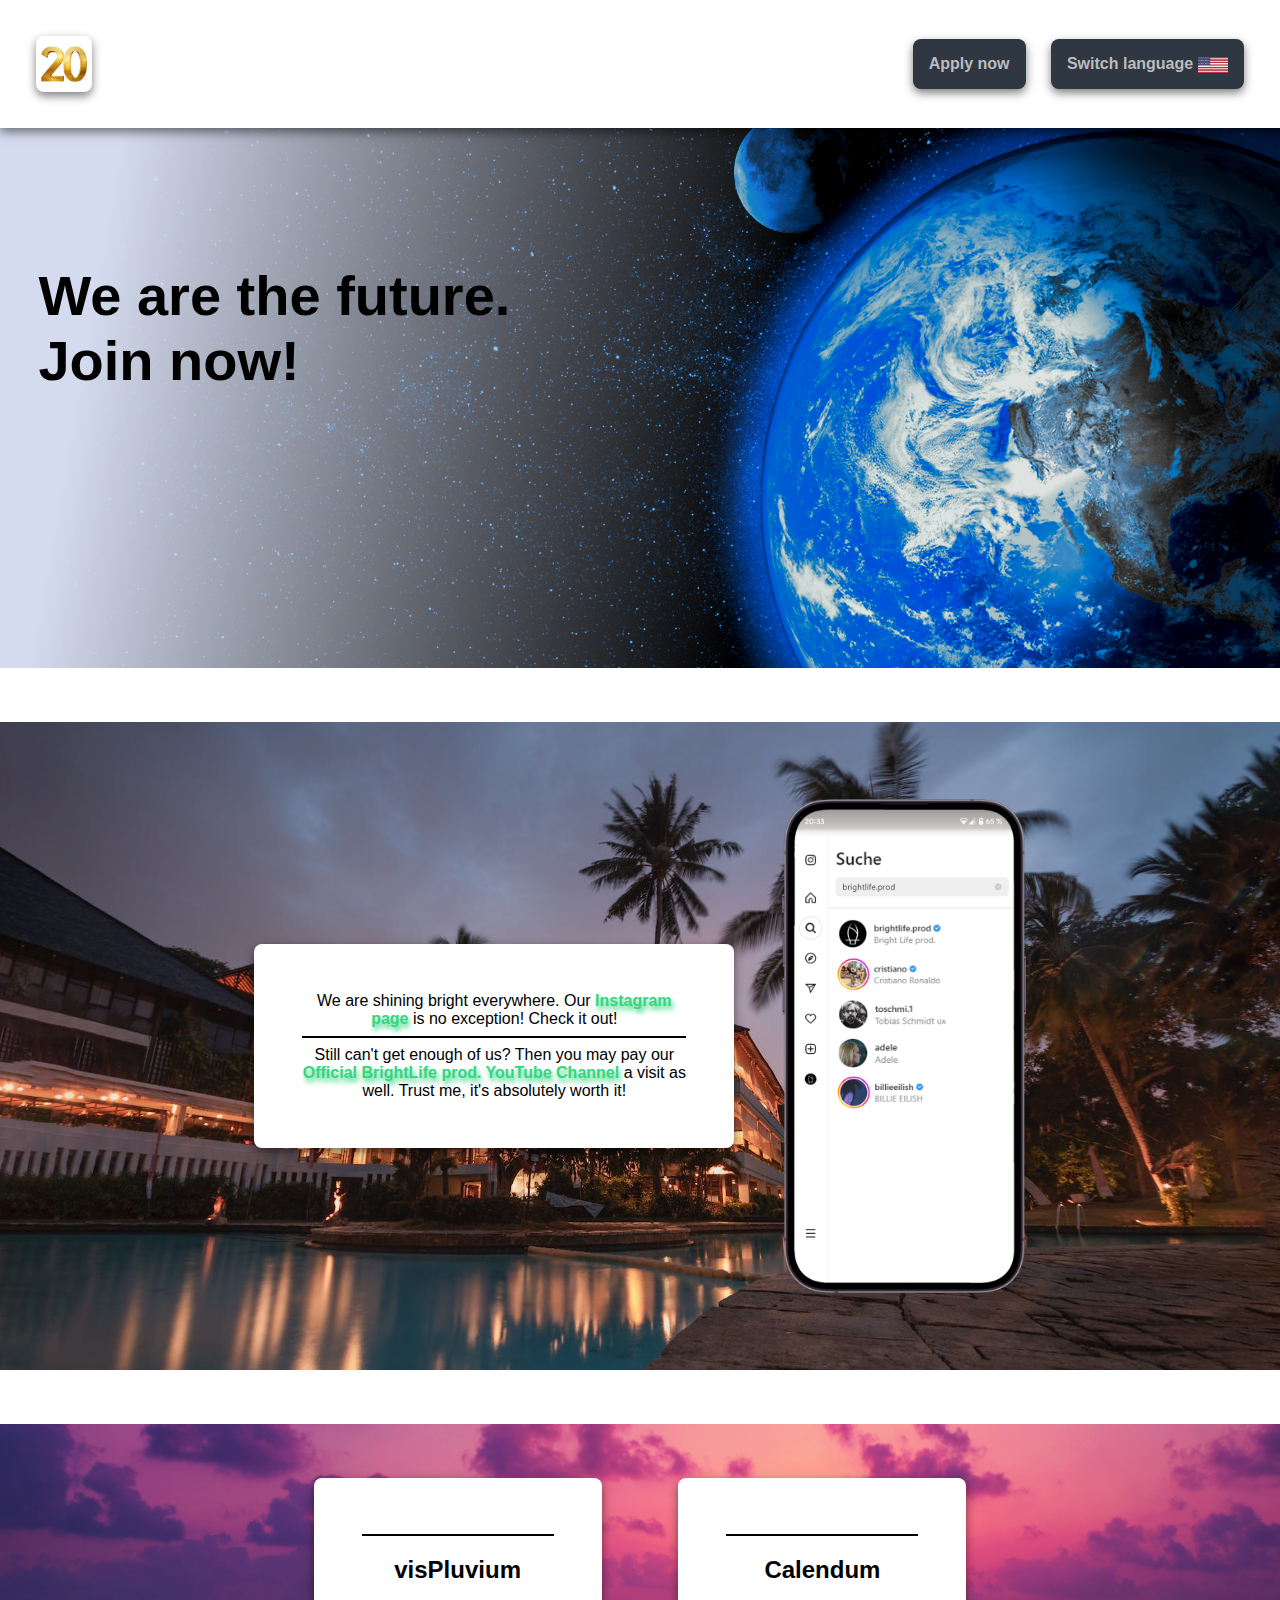
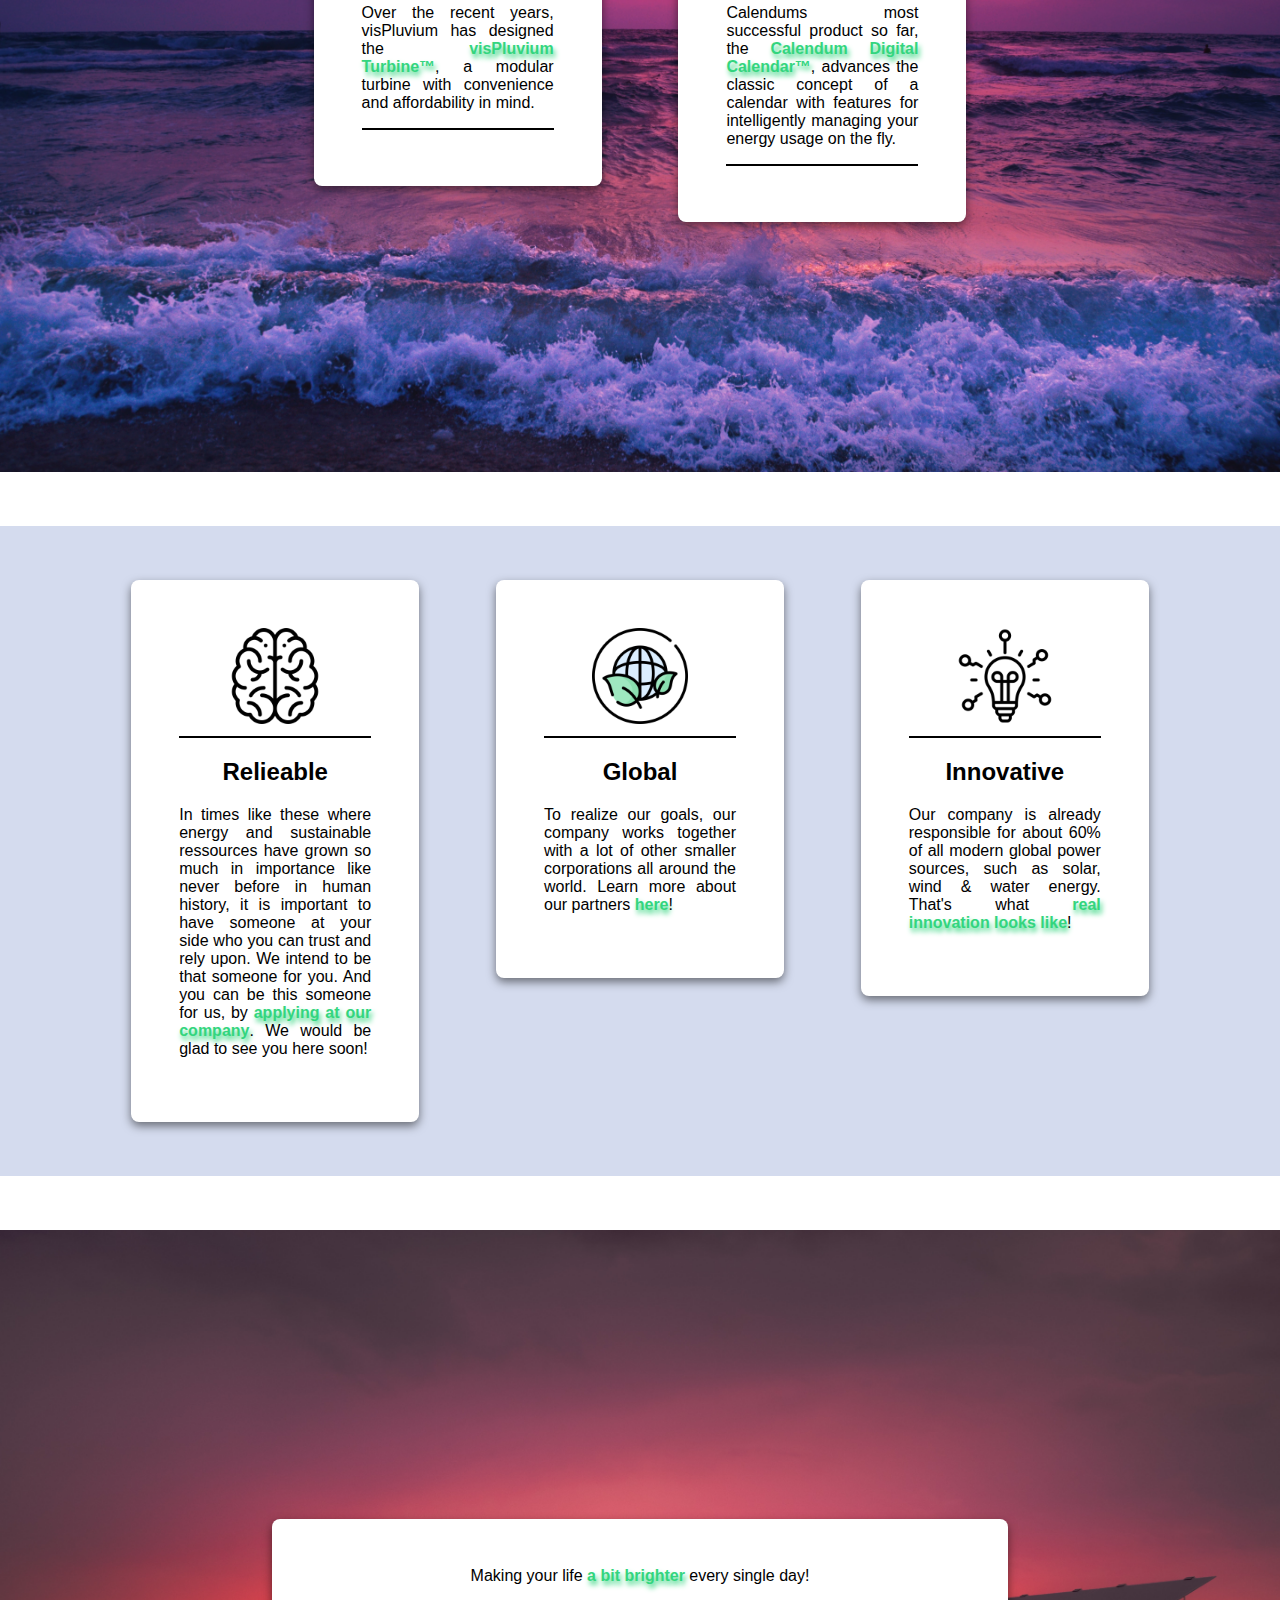
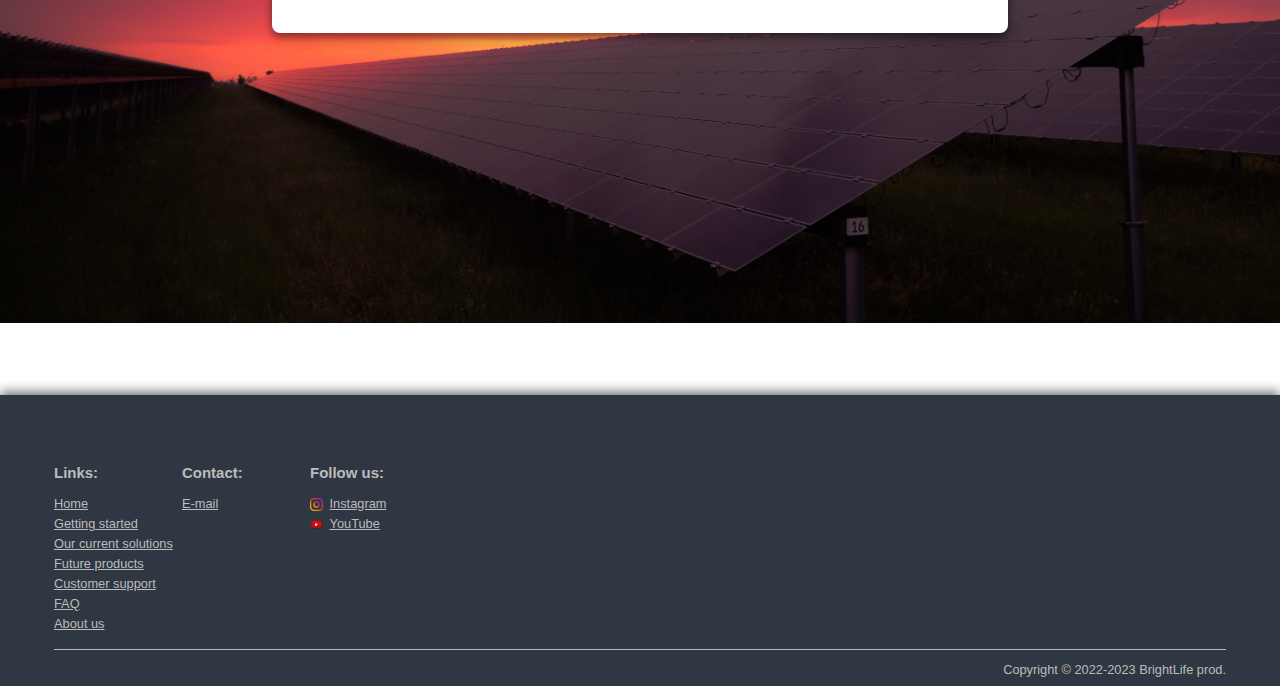
==== index.html @ 7cd16afc "Update index.html" ====
<!DOCTYPE html>
<html lang="en">
	<head>
		<meta charset="utf-8">
		<title>Goldene 20er: Hauptseite</title>
		<link rel="stylesheet" type="text/css" href="CSS/main.css">
		<link rel="stylesheet" type="text/css" href="CSS/slides.css">
		<link rel="icon" type="image/png" href="Media/logo.png">
	</head>
	<body>
		<header>
			<div class="container">
				<a href="index.html" tabindex="1">
					<img class="logo" alt="Logo" src="Media/logo.png">
				</a>
				<h1 id="page-title" title="Willkommen in den GOLDENEN 20ERN">Goldene <span>Zwanziger</span></h1>
			</div>
			<div class="container">
				<a href="apply.html" class="button" tabindex="2">Apply now</a>
				<div class="dropdown" tabindex="3">
					<div class="button" title="American English">Switch language <img src="Media/flag-en-US.png"></div>
					<div class="menu">
						<p>Sorry, we only support American English yet :(</p>
					</div>
				</div>
			</div>
		</header>
		<main>
			<div class="container layout-left smooth-background" style="background-image: linear-gradient(100deg, var(--bg-smooth-grey) 9%, transparent 60%), url('Media/bg-space.png');">
				<div class="slide-container">
					<div class="slide-wrapper">
						<div class="slide">We are the future. Join now!</div>
						<div class="slide">A Brighter Future. Together!</div>
						<div class="slide">Make your home powerful, with us!</div>
						<div class="slide">Energy's coming home!</div>
						<div class="slide">Making spirits bright!</div>
						<div class="slide">Be in your own world!</div>
					</div>
				</div>
			</div>
			<div class="container layout-img" style="background-image: url('Media/bg-house.jpg');">
				<div class="content-box">
					We are shining bright everywhere. Our <a href="https://www.instagram.com/brightlife.prod/">Instagram page</a> is no exception! Check it out!
					<hr>
					Still can't get enough of us? Then you may pay our <a href="https://www.youtube.com/@brightlifeprod" target="_blank">Official BrightLife prod. YouTube Channel</a> a visit as well. Trust me, it's absolutely worth it!
				</div>
				<a class="wrap-img" href="https://www.instagram.com/brightlife.prod/">
					<img src="Media/img-insta-phone.png">
				</a>
			</div>
			<div class="container layout-buttons" style="background-image: url('Media/bg-ocean.jpg');">
				<div class="content-box">
					<hr>
					<h2>visPluvium</h2>
					<p>Over the recent years, visPluvium has designed the <a href="visplu.html">visPluvium Turbine&trade;</a>, a modular turbine with convenience and affordability in mind.</p>
					<hr>
				</div>
				<div class="content-box">
					<hr>
					<h2>Calendum</h2>
					<p>Calendums most successful product so far, the <a href="calendum.html">Calendum Digital Calendar&trade;</a>, advances the classic concept of a calendar with features for intelligently managing your energy usage on the fly.</p>
					<hr>
				</div>
			</div>
			<div class="container layout-buttons smooth-background">
				<div class="content-box">
					<a href="apply.html">
						<img src="Media/picto-button-1.png">
					</a>
					<hr>
					<h2>Relieable</h2>
					<p>In times like these where energy and sustainable ressources have grown so much in importance like never before in human history, it is important to have someone at your side who you can trust and rely upon. We intend to be that someone for you. And you can be this someone for us, by <a href="apply.html">applying at our company</a>. We would be glad to see you here soon!</p>
				</div>
				<div class="content-box">
					<a href="faq.html#partner-corporations">
						<img src="Media/picto-button-2.png">
					</a>
					<hr>
					<h2>Global</h2>
					<p>To realize our goals, our company works together with a lot of other smaller corporations all around the world. Learn more about our partners <a href="faq.html#partner-corporations">here</a>!</p>
				</div>
				<div class="content-box">
					<a href="">
						<img src="Media/picto-button-3.png">
					</a>
					<hr>
					<h2>Innovative</h2>
					<p>Our company is already responsible for about 60% of all modern global power sources, such as solar, wind &amp; water energy. That's what <a href="">real innovation looks like</a>!</p>
				</div>
			</div>
			<div class="container layout-box" style="background-image: url('Media/bg-solar.jpg');">
				<div class="content-box">Making your life <a href="https://www.youtube.com/watch?v=SJUhlRoBL8M" target="_blank">a bit brighter</a> every single day!</div>
			</div>
		</main>
		<footer>
			<div class="links">
				<div class="container">
					<h3>Links:</h3>
					<a href="index.html">Home</a>
					<a href="starting.html">Getting started</a>
					<a href="solutions.html">Our current solutions</a>
					<a href="future.html">Future products</a>
					<a href="support.html">Customer support</a>
					<a href="faq.html">FAQ</a>
					<a href="about.html">About us</a>
				</div>
				<div class="container">
					<h3>Contact:</h3>
					<a href="mailto:lifeprodb@gmail.com">E-mail</a>
				</div>
				<div class="container">
					<h3>Follow us:</h3>
					<a href="https://instagram.com/brightlife.prod/"><img src="Media/ico-insta.png">Instagram</a>
					<a href="https://www.youtube.com/@brightlifeprod"><img src="Media/ico-youtube.png">YouTube</a>
				</div>
			</div>
			<div class="copyright">Copyright &copy; 2022-2023 BrightLife prod.</div>
		</footer>
		<script src="JavaScript/slides.js"></script>
	</body>
</html>
---- CSS/main.css ----
@keyframes title-fade-in-text{to{background-size:100% 100%}}@keyframes title-fade-in-shadow{to{filter:drop-shadow(0 4px 8px var(--shadow-default))}}@keyframes title-blink{50%{opacity:0}to{opacity:100}}@keyframes highlight-target{from{opacity:.3}to{opacity:1}}:root{--bg-dark: #2f3742;--bg-dark-dim: #262b34;--bg-dark-highlight: #414b5b;--bg-light: #ffffff;--bg-smooth-grey: #d4dbee;--fg-dark: #bcbcbc;--fg-dark-highlight: #e6e6e6;--fg-light: #000000;--fg-link-highlight: var(--fg-link-normal);--fg-link-normal: #33d57e;--shadow-default: #00000080;--shadow-link-highlight: var(--fg-link-normal);--shadow-link-normal: var(--fg-link-normal)}:target{animation:highlight-target 2s ease forwards}::-moz-selection{background-color:var(--fg-link-normal);box-shadow:2px 4px 5px #fff;color:#fff;display:block;text-shadow:2px 4px 5px #fff}::selection{background-color:var(--fg-link-normal);box-shadow:2px 4px 5px #fff;color:#fff;display:block;text-shadow:2px 4px 5px #fff}html{scrollbar-color:var(--fg-dark) var(--bg-dark-dim)}body{background-color:var(--bg-light);color:var(--fg-light);display:flex;margin:0;min-height:100vh;font-family:sans-serif;overflow:hidden visible;flex-direction:column;justify-content:space-between}header{align-items:center;background-color:var(--bg-light);box-shadow:0 4px 10px var(--shadow-default);color:var(--fg-light);display:flex;padding:4vh;position:relative;justify-content:space-between;z-index:1}header #page-title{margin:0 2ex;-webkit-user-select:none;-moz-user-select:none;user-select:none}@supports((-webkit-background-clip: text) or (background-clip: text)){header #page-title{animation:title-fade-in-text 5s .5s forwards;-webkit-background-clip:text;background-clip:text;background-size:0 100%;background-repeat:no-repeat;background-image:linear-gradient(var(--fg-light), var(--fg-light));color:rgba(0,0,0,0)}}header .button{margin-left:3ex}header .dropdown{margin-left:3ex}header .dropdown .button{margin-left:0}header .container{align-items:center;display:flex}header .logo{border-radius:.5em;box-shadow:0 4px 10px var(--shadow-default);display:block;height:3.5em;-webkit-user-select:none;-moz-user-select:none;user-select:none}header .logo:not([no-hover]):hover{opacity:.8}header img{height:1em;vertical-align:middle}main .dropdown,header .dropdown{position:relative}main .dropdown .button,header .dropdown .button{margin-left:0}main .dropdown .menu,header .dropdown .menu{background-color:var(--bg-dark);border-radius:.5em;box-sizing:border-box;box-shadow:0 4px 10px var(--shadow-default);color:var(--fg-dark);position:absolute;right:0;min-width:120%;display:none;padding:1em}main .dropdown:focus-within .menu,header .dropdown:focus-within .menu{display:block}main .button,header .button{background-color:var(--bg-dark);border:none;border-radius:.5em;box-shadow:0 4px 10px var(--shadow-default);color:var(--fg-dark);cursor:pointer;display:block;text-align:center;text-decoration:none;font-weight:bold;padding:1em;-webkit-user-select:none;-moz-user-select:none;user-select:none}main .button:not([no-hover]):hover,main .button:not([no-hover]):focus-within,main .dropdown:not([no-hover]):focus-within .button,header .button:not([no-hover]):hover,header .button:not([no-hover]):focus-within,header .dropdown:not([no-hover]):focus-within .button{color:var(--fg-dark-highlight);background-color:var(--bg-dark-highlight)}main{background-color:var(--bg-light);color:var(--fg-light);margin-bottom:8vh}main.invert{background-color:var(--bg-dark);color:var(--fg-dark)}main .container{background-repeat:no-repeat;background-size:cover;background-position:center;overflow:hidden;width:100%;margin:6vh 0;padding:6vh 0}main .container.smooth-background{background-color:var(--bg-smooth-grey);box-shadow:none}main .container:first-child{margin-top:0}main .container:last-child{margin-bottom:0}main .container .content-box{background-color:var(--bg-light);border-radius:.5em;box-shadow:0 4px 10px var(--shadow-default);color:var(--fg-light);text-align:center;padding:3em;word-wrap:break-word}main .container .content-box hr{border:1px solid var(--fg-light)}main .container .content-box a{color:var(--fg-link-normal);font-weight:bold;text-decoration:none;text-shadow:2px 4px 5px var(--shadow-link-normal)}main .container .content-box a:not([no-hover]):hover{color:var(--fg-link-highlight);-webkit-text-decoration:underline 1px;text-decoration:underline 1px;text-shadow:2px 4px 5px var(--shadow-link-highlight)}main .container .content-box.invert{background-color:var(--bg-dark);color:var(--fg-dark)}main .container .content-box.invert hr{border-color:var(--fg-dark)}main .container .content-banner{-webkit-user-select:none;-moz-user-select:none;user-select:none}main .layout-box{display:flex;justify-content:center;align-items:center;min-height:65vh}main .layout-box .content-box{width:50vw}main .layout-buttons{display:flex;justify-content:center;align-items:flex-start;background-color:var(--bg-smooth-grey);min-height:60vh}main .layout-buttons .content-box{width:15vw;margin:0 3vw}main .layout-buttons .content-box img{width:50%}main .layout-buttons .content-box h2{font-weight:bold}main .layout-buttons .content-box p{text-align:justify}main .layout-img{-moz-column-gap:3em;column-gap:3em;display:flex;justify-content:center;align-items:center;min-height:60vh}main .layout-img .content-box{width:30vw}main .layout-img .wrap-img{display:flex;flex-direction:column;height:55vh;justify-content:center}main .layout-img .wrap-img img{height:auto;max-height:100%;max-width:100%;-o-object-fit:contain;object-fit:contain}main .layout-img .wrap-img img.smooth-img{border-radius:1em;box-shadow:0 4px 10px 5px var(--shadow-default)}main .layout-img .wrap-img img:not([no-hover]):hover{filter:brightness(80%)}main .layout-left{align-items:center;box-sizing:border-box;display:flex;height:60vh;justify-content:flex-start;padding-left:3vw}main .layout-left .content-banner{box-sizing:border-box;font-size:3.5em;font-weight:bold;height:30vh;padding-left:3vw;-webkit-user-select:none;-moz-user-select:none;user-select:none;width:40vw}main .layout-shelf{align-items:center;display:flex;flex-direction:column;justify-content:space-between}main .layout-shelf img{height:70vh}main .layout-shelf img.smooth-img{box-shadow:0 4px 10px 5px var(--shadow-default)}main .layout-shelf nav{display:flex;justify-content:center;width:100%}main .layout-shelf nav .nav-button{margin:3ex;width:12%}main .layout-row{align-items:center;display:flex;justify-content:space-evenly;min-height:60vh}main .layout-row .item{font-weight:bold;font-size:1.5em}main .layout-row .operator{background-color:var(--bg-light);border-radius:.5em;box-shadow:0 4px 10px var(--shadow-default);color:var(--fg-light);text-align:center;padding:1.5em}footer{background-color:var(--bg-dark);box-shadow:0 -4px 10px var(--shadow-default);color:var(--fg-dark);font-size:.8em;padding:6vh;padding-bottom:1vh}footer .links{display:flex}footer .container{min-width:10vw}footer .copyright{border-top:1px solid var(--fg-dark);margin-top:1em;padding-top:1em;text-align:right}footer a{color:var(--fg-dark);display:block;margin-bottom:5px;transition:all .2s;text-decoration:underline}footer a:not([no-hover]):hover{color:#fff;transition:all .2s;text-shadow:-1px -1px #fff}footer img{height:1em;vertical-align:middle;margin-right:1ex}.centered,.centered *{text-align:center !important}.justified,.justified *{text-align:justify !important}.light-font,.light-font *{font-weight:normal !important}@media(max-aspect-ratio: 4/6){header{padding:4vw}header #page-title{font-size:3em}header .logo{height:6em}main .button,header .button{font-size:1.5em}main .dropdown .menu,header .dropdown .menu{font-size:1.8em}main{margin-bottom:4vh}main .container{margin:3vh 0;padding:3vh 0}main .container .content-box{font-size:1.8em}main .container .content-box h2{font-size:1.7em}main .container .content-box hr{border-width:1.8px}main .layout-box{min-height:30vh}main .layout-buttons{align-items:center;flex-direction:column;min-height:50vh}main .layout-buttons .content-box{margin:2vh 0;width:55vw}main .layout-buttons .content-box img{width:20%}main .layout-img{flex-direction:column;min-height:30vh}main .layout-img>*{margin:2vh 0}main .layout-img .content-box{width:50vw}main .layout-img .wrap-img{width:50vw}main .layout-left{height:20vh}main .layout-left .content-banner{height:15vh}main .layout-shelf img{height:40vh}main .layout-row{min-height:30vh}footer{padding:6vw;font-size:1.8em}footer .links{flex-direction:column}footer .container{align-items:center;display:flex;flex-wrap:wrap}footer .copyright{border-top-width:3px}footer a{margin-bottom:0;margin-left:10px}}
---- CSS/slides.css ----
main .slide-heading{font-weight:bold;font-size:4em;-webkit-user-select:none;-moz-user-select:none;user-select:none}main .slide-container{overflow:hidden;height:30vh;width:40vw}@media(max-aspect-ratio: 4/6){main .slide-container{height:15vh}}main .slide-container.line-slide,main .slide-container.line-slide .slide{height:4em;width:100%}main .slide-container .slide-wrapper{left:0;position:relative;transition:all ease .3s}main .slide-container .slide-wrapper .slide{box-sizing:border-box;display:none;font-size:3.5em;font-weight:bold;height:30vh;position:absolute;-webkit-user-select:none;-moz-user-select:none;user-select:none;width:40vw}@media(max-aspect-ratio: 4/6){main .slide-container .slide-wrapper .slide{height:15vh}}main .slide-container .slide-wrapper :first-child{display:block}
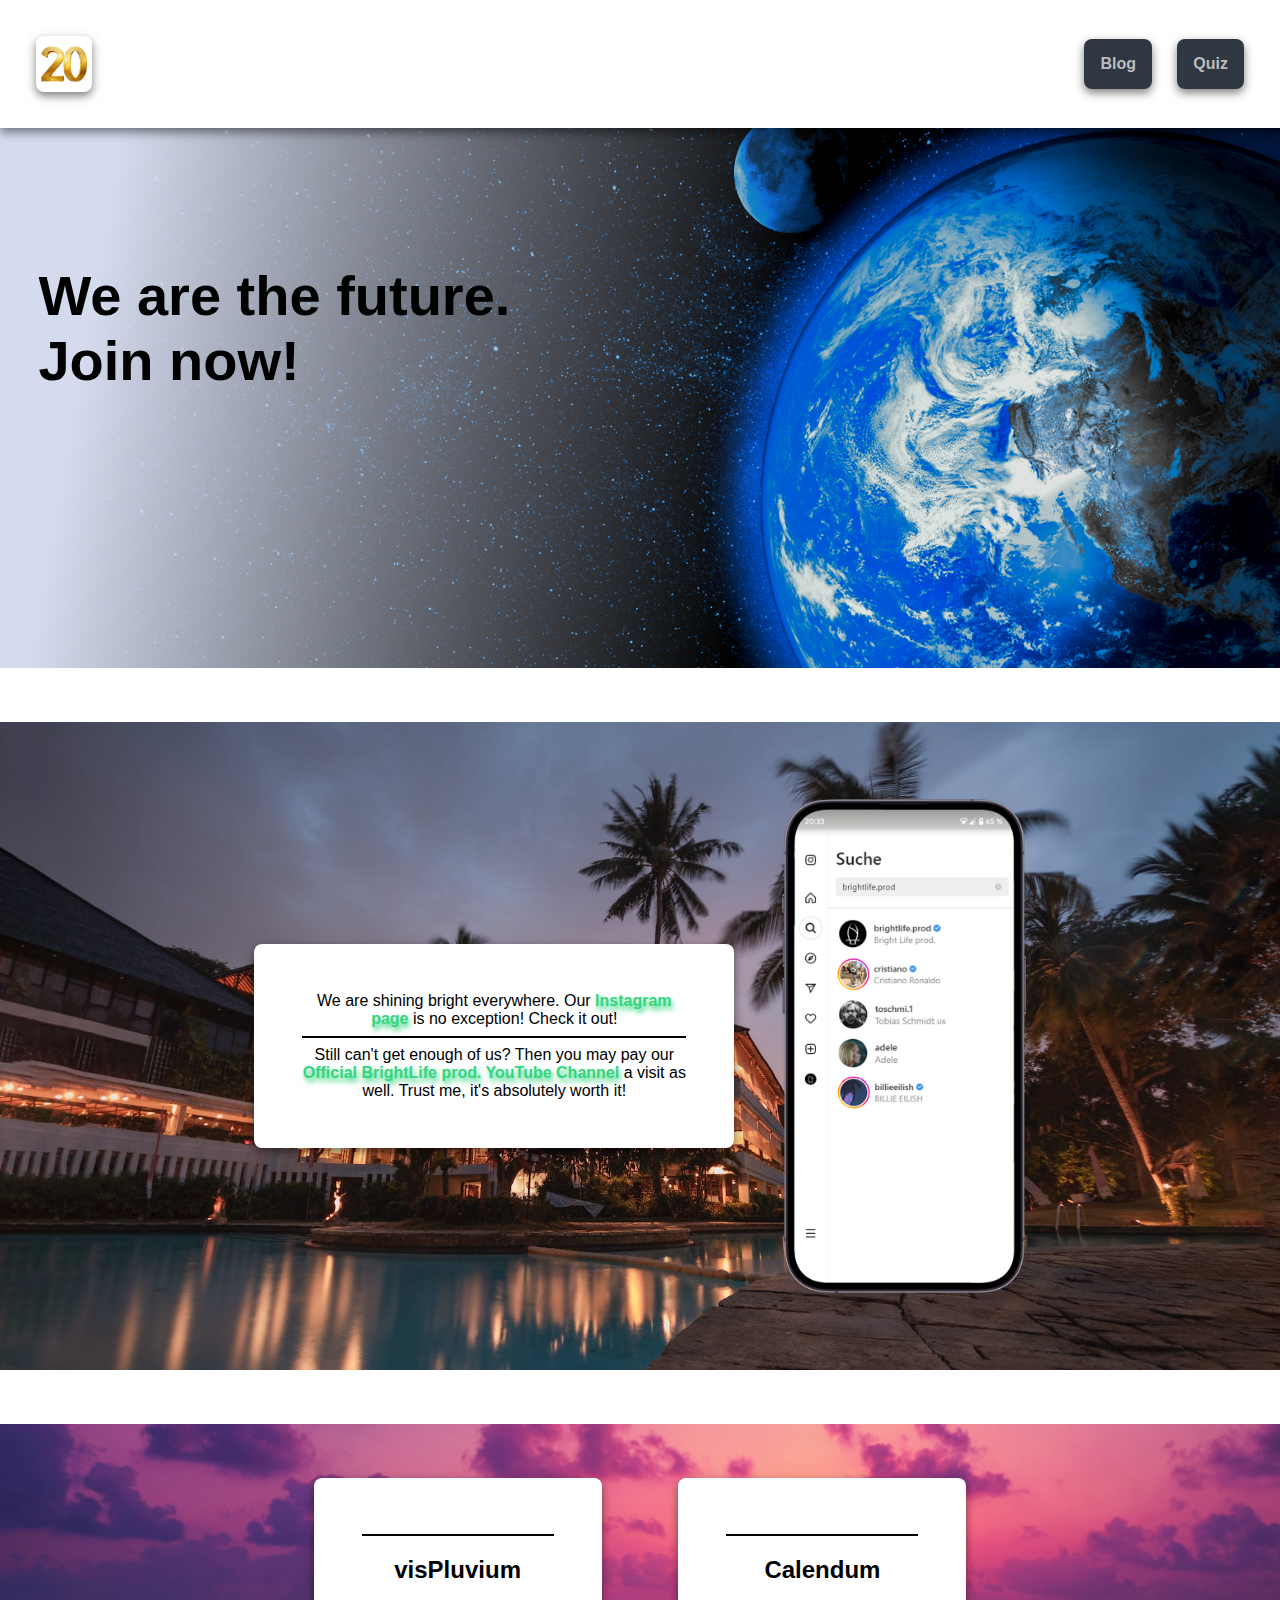
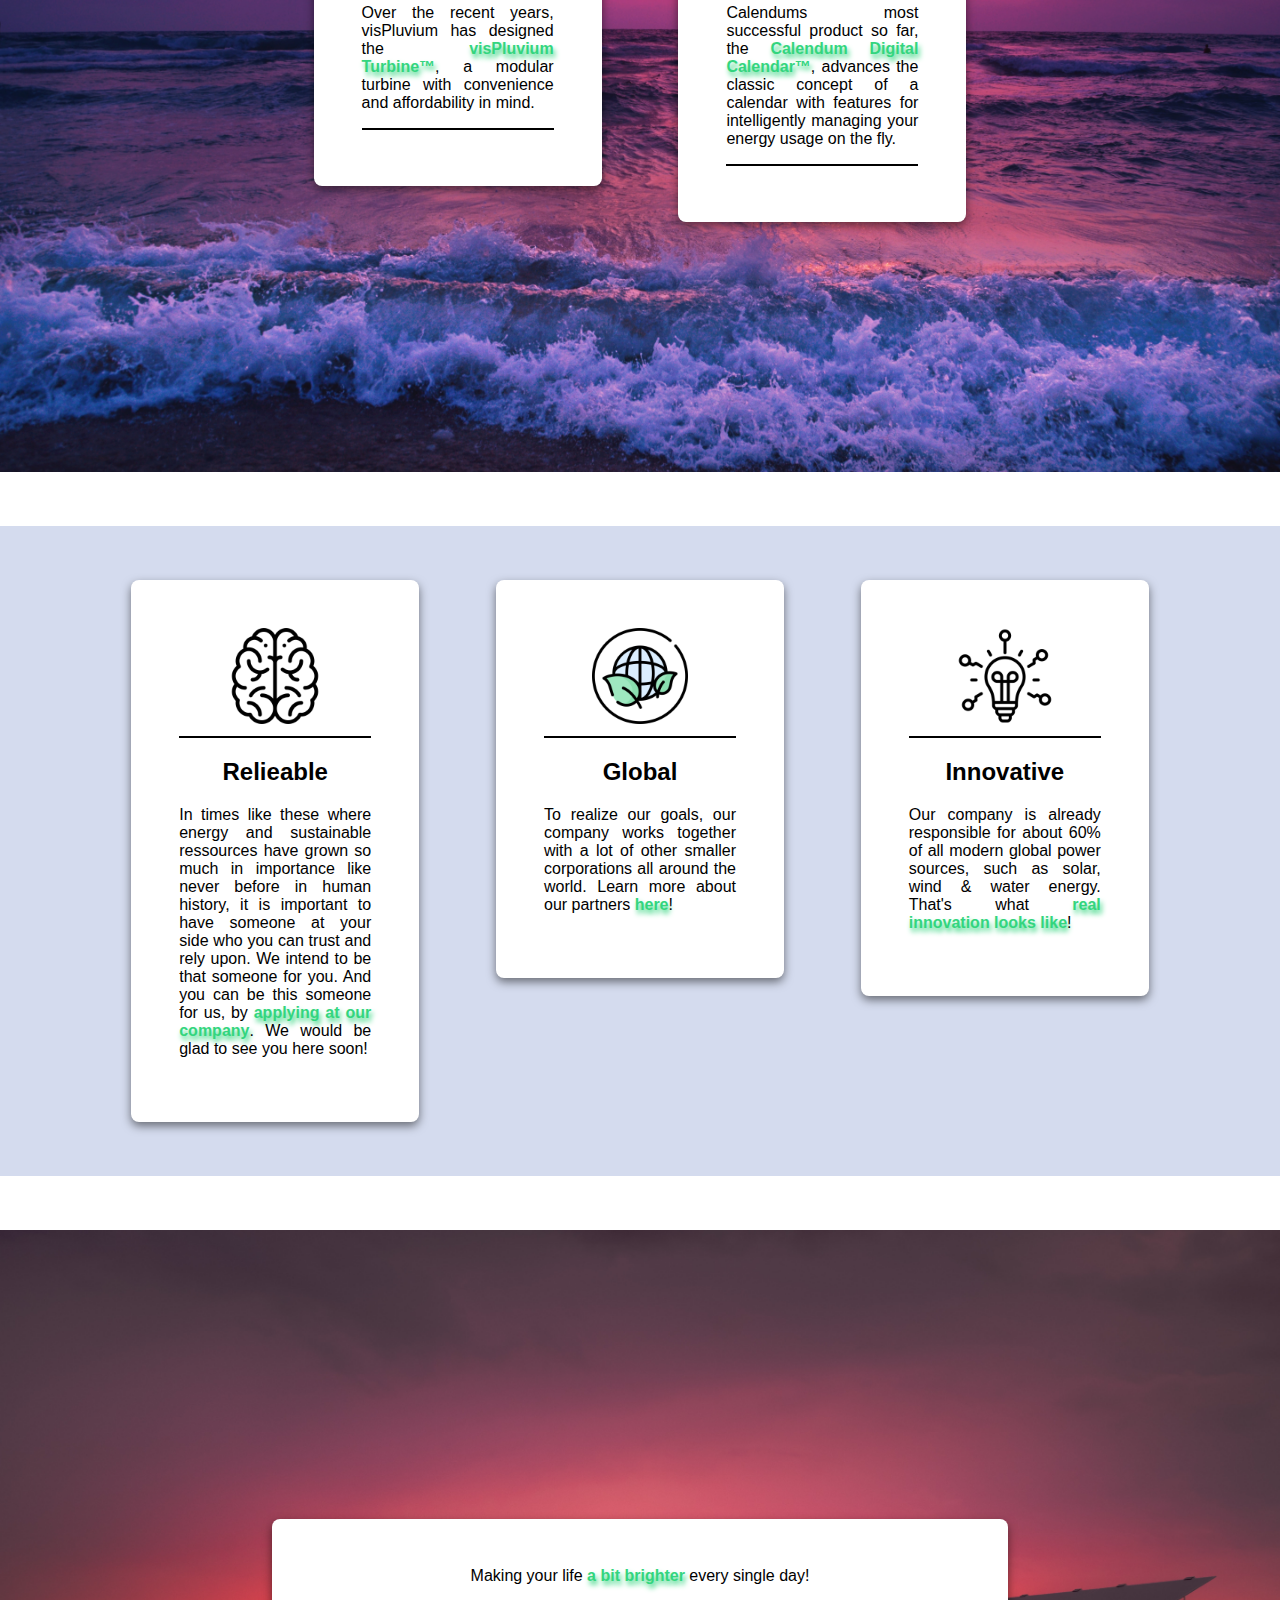
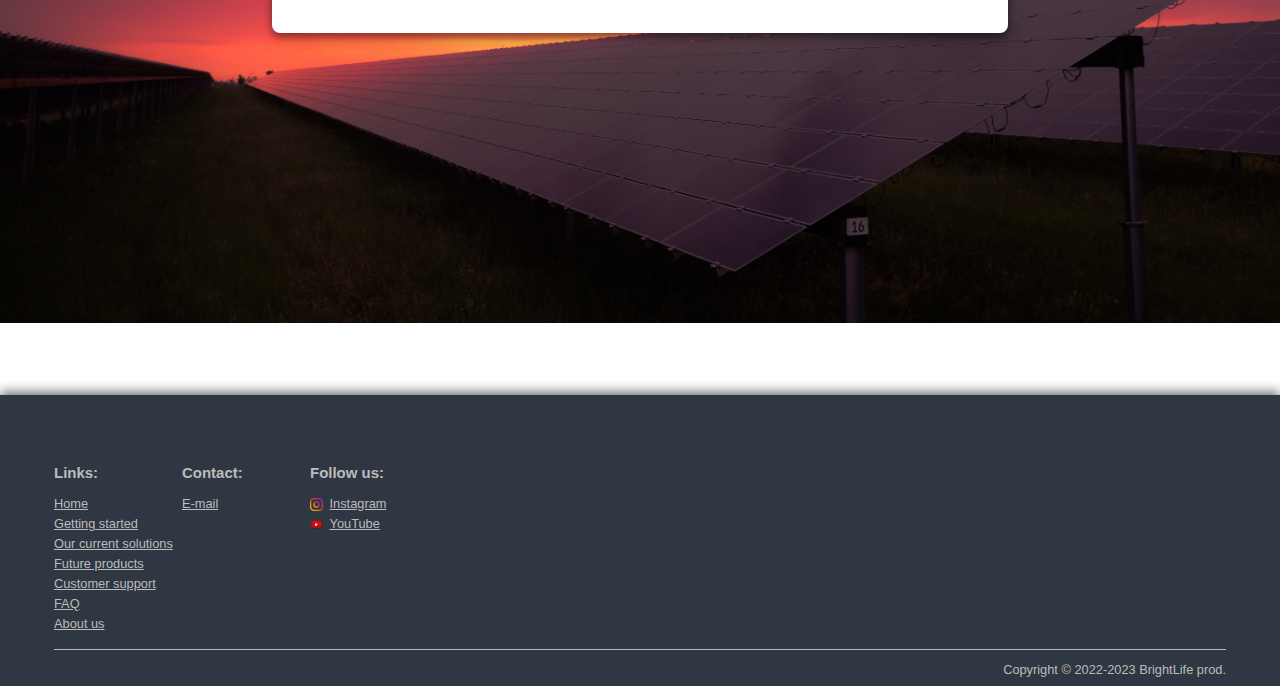
==== commit 5c51022b: "Buttons" ====
--- a/index.html
+++ b/index.html
@@ -16,13 +16,14 @@
 				<h1 id="page-title" title="Willkommen in den GOLDENEN 20ERN">Goldene <span>Zwanziger</span></h1>
 			</div>
 			<div class="container">
-				<a href="apply.html" class="button" tabindex="2">Apply now</a>
-				<div class="dropdown" tabindex="3">
+				<a href="blog.html" class="button" tabindex="2">Blog</a>
+				<a href="quiz.html" class="button" tabindex="3">Quiz</a>
+				<!-- <div class="dropdown" tabindex="3">
 					<div class="button" title="American English">Switch language <img src="Media/flag-en-US.png"></div>
 					<div class="menu">
 						<p>Sorry, we only support American English yet :(</p>
 					</div>
-				</div>
+				</div> -->
 			</div>
 		</header>
 		<main>
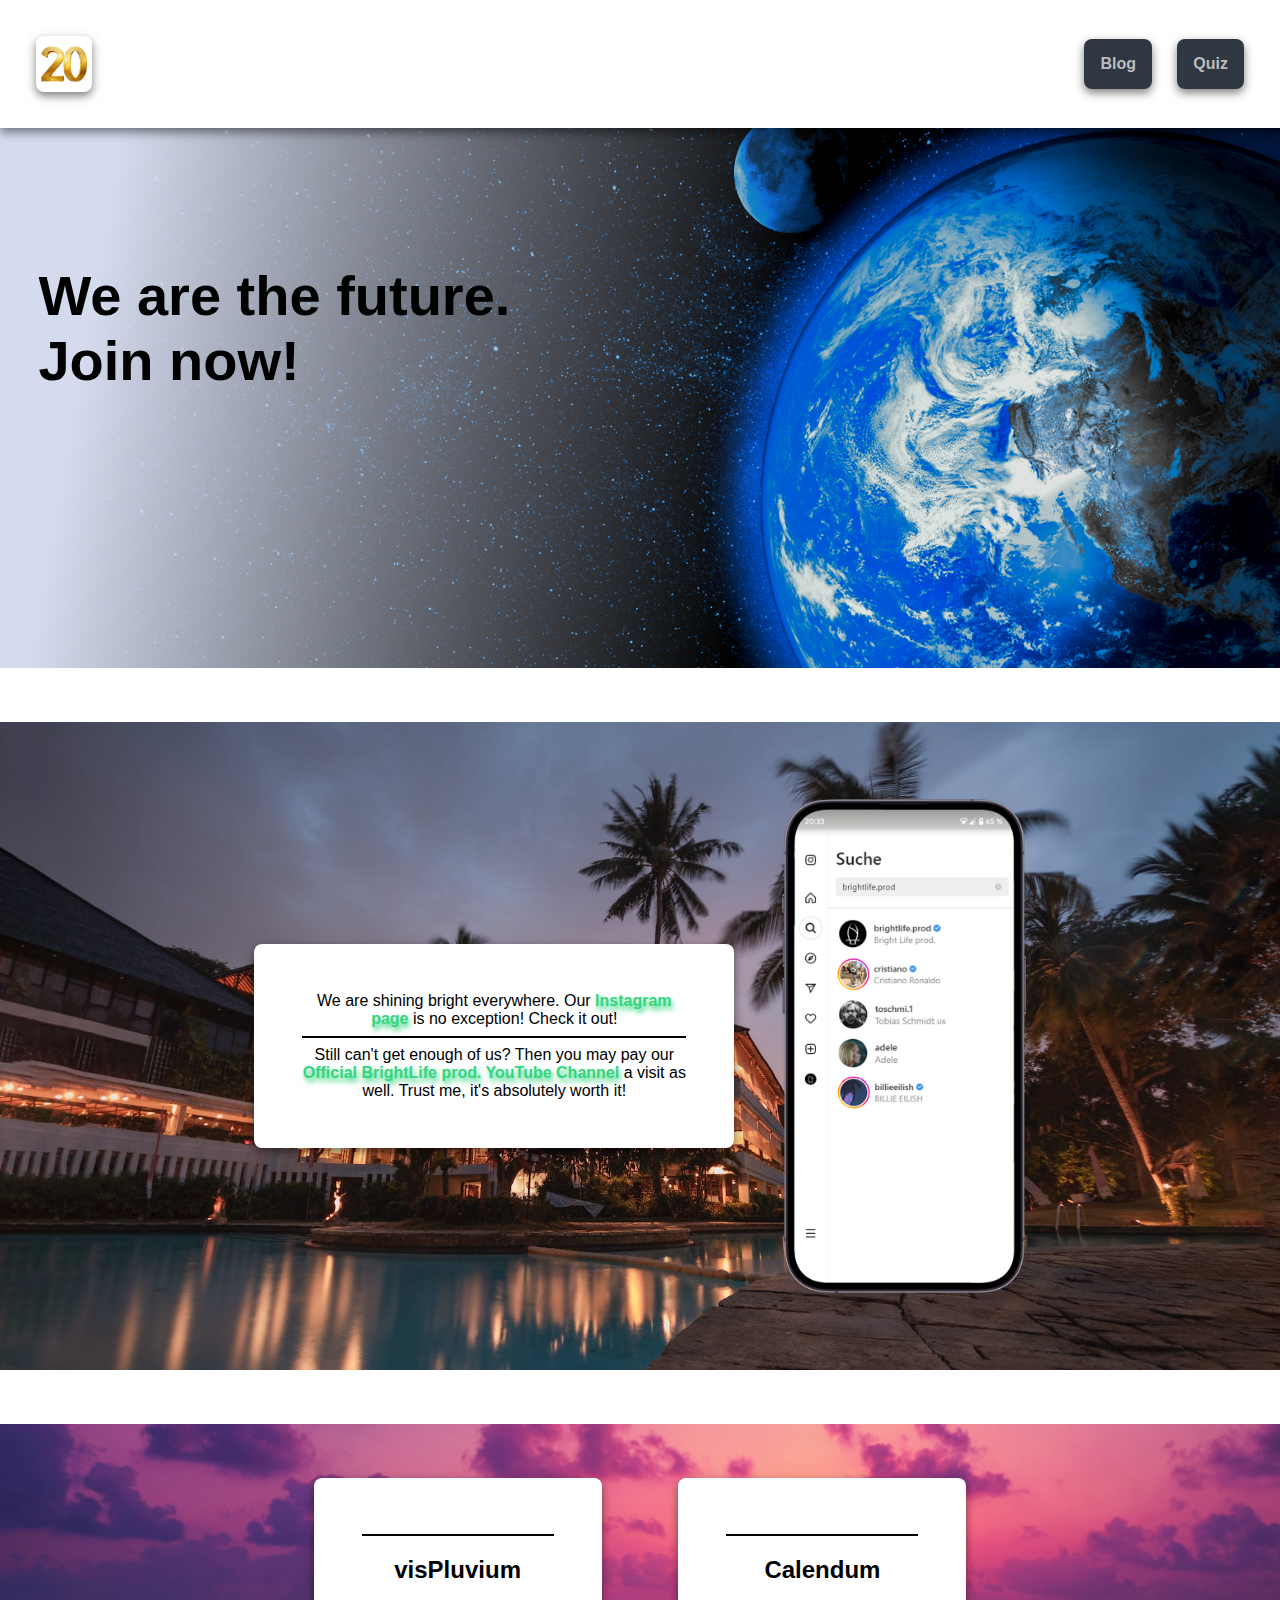
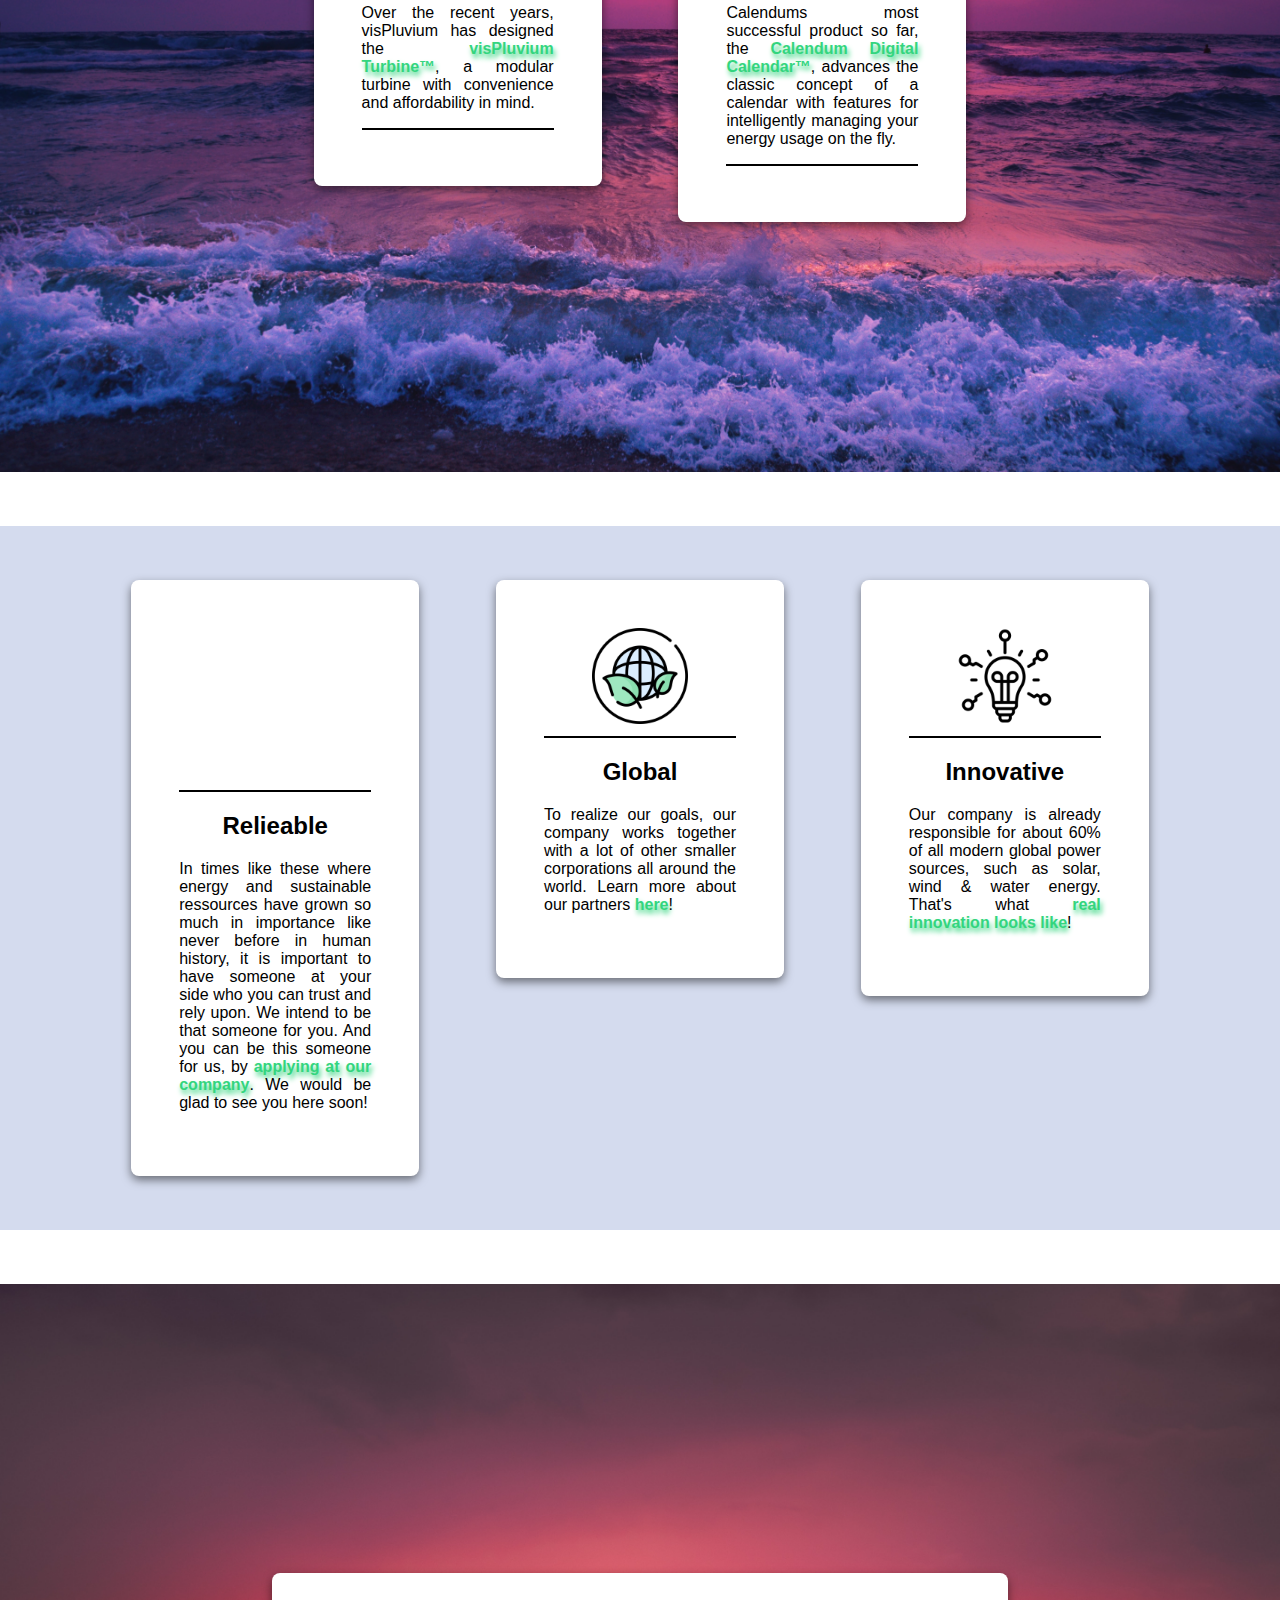
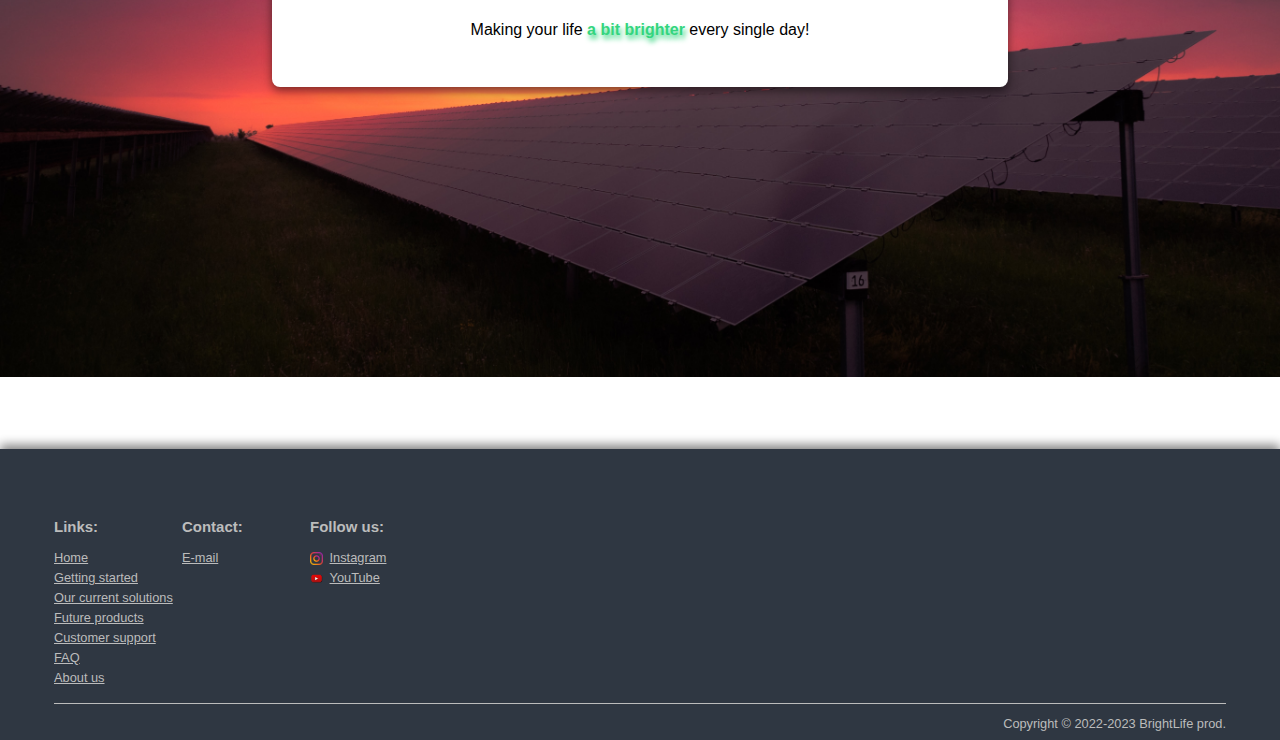
==== commit ce2e82be: "vid" ====
--- a/index.html
+++ b/index.html
@@ -66,7 +66,7 @@
 			<div class="container layout-buttons smooth-background">
 				<div class="content-box">
 					<a href="apply.html">
-						<img src="Media/picto-button-1.png">
+						<video src="Media/video-du-wachst-auf.mp4">
 					</a>
 					<hr>
 					<h2>Relieable</h2>
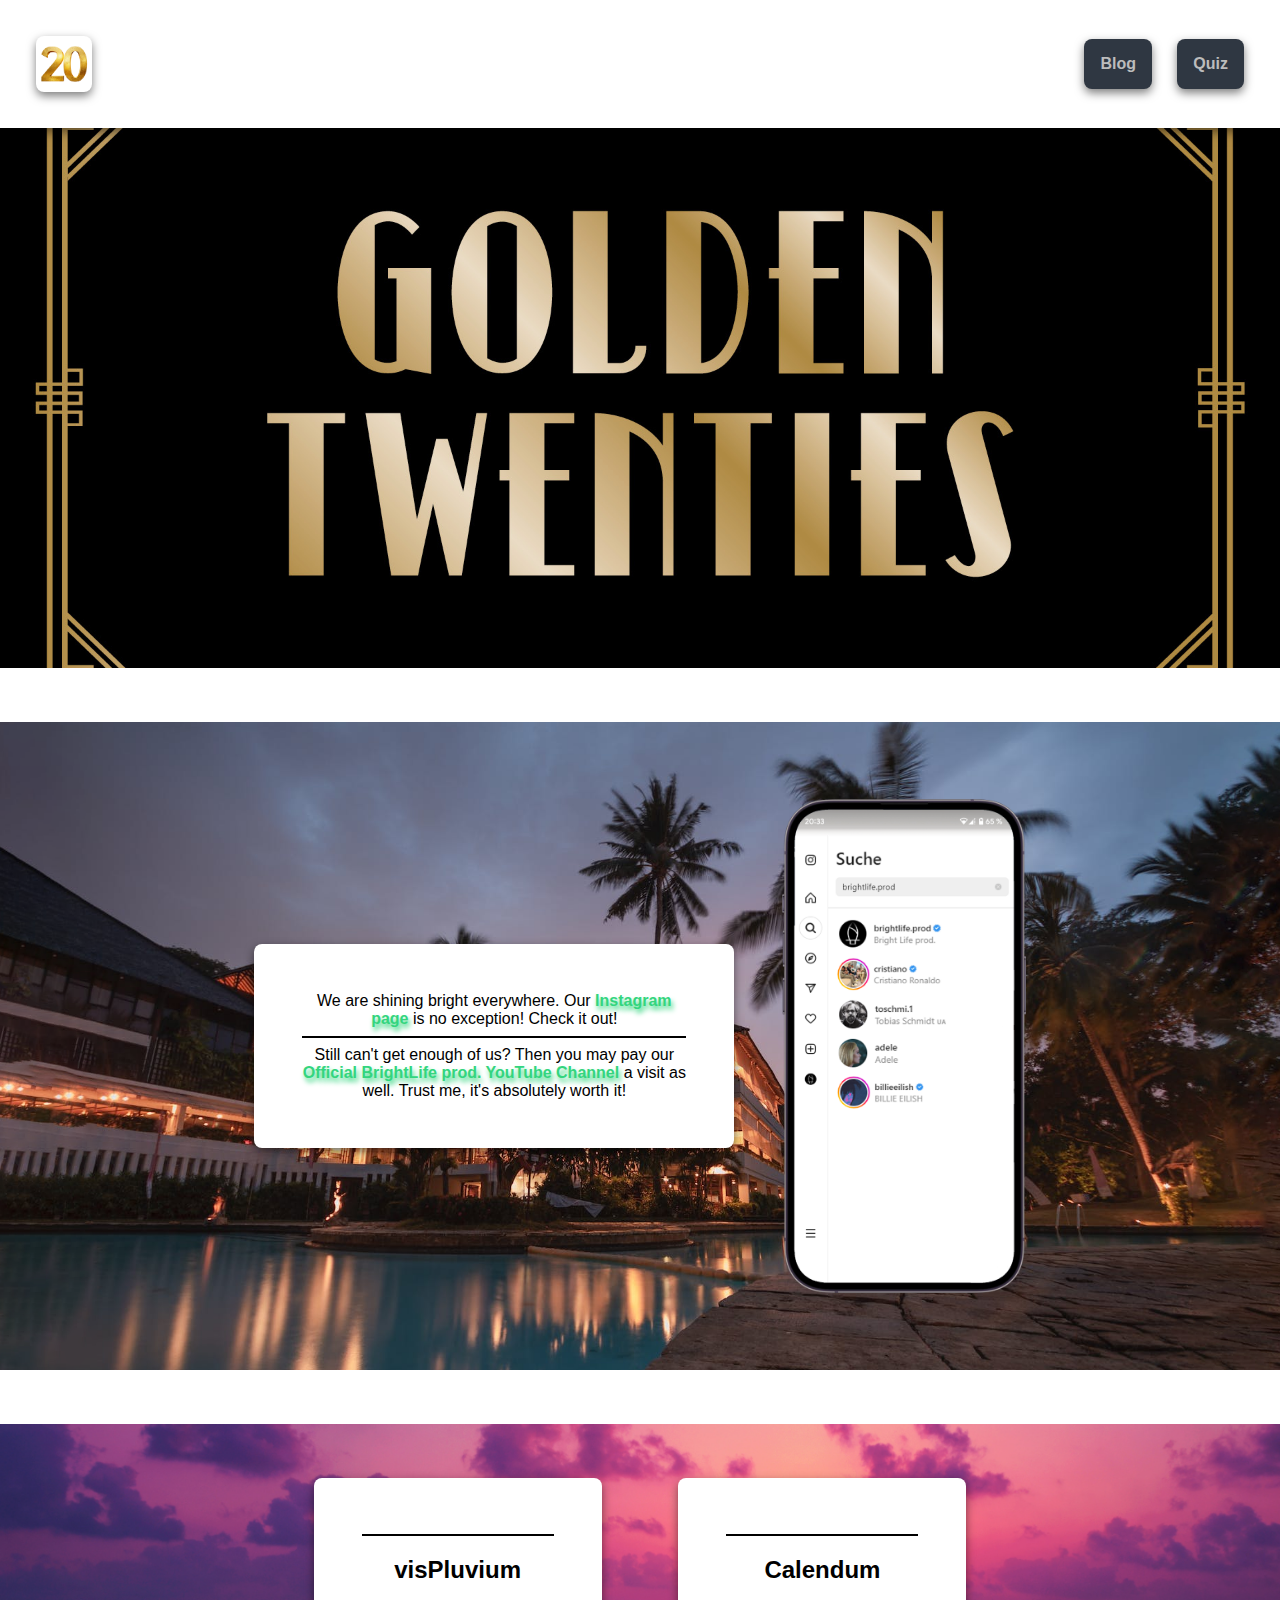
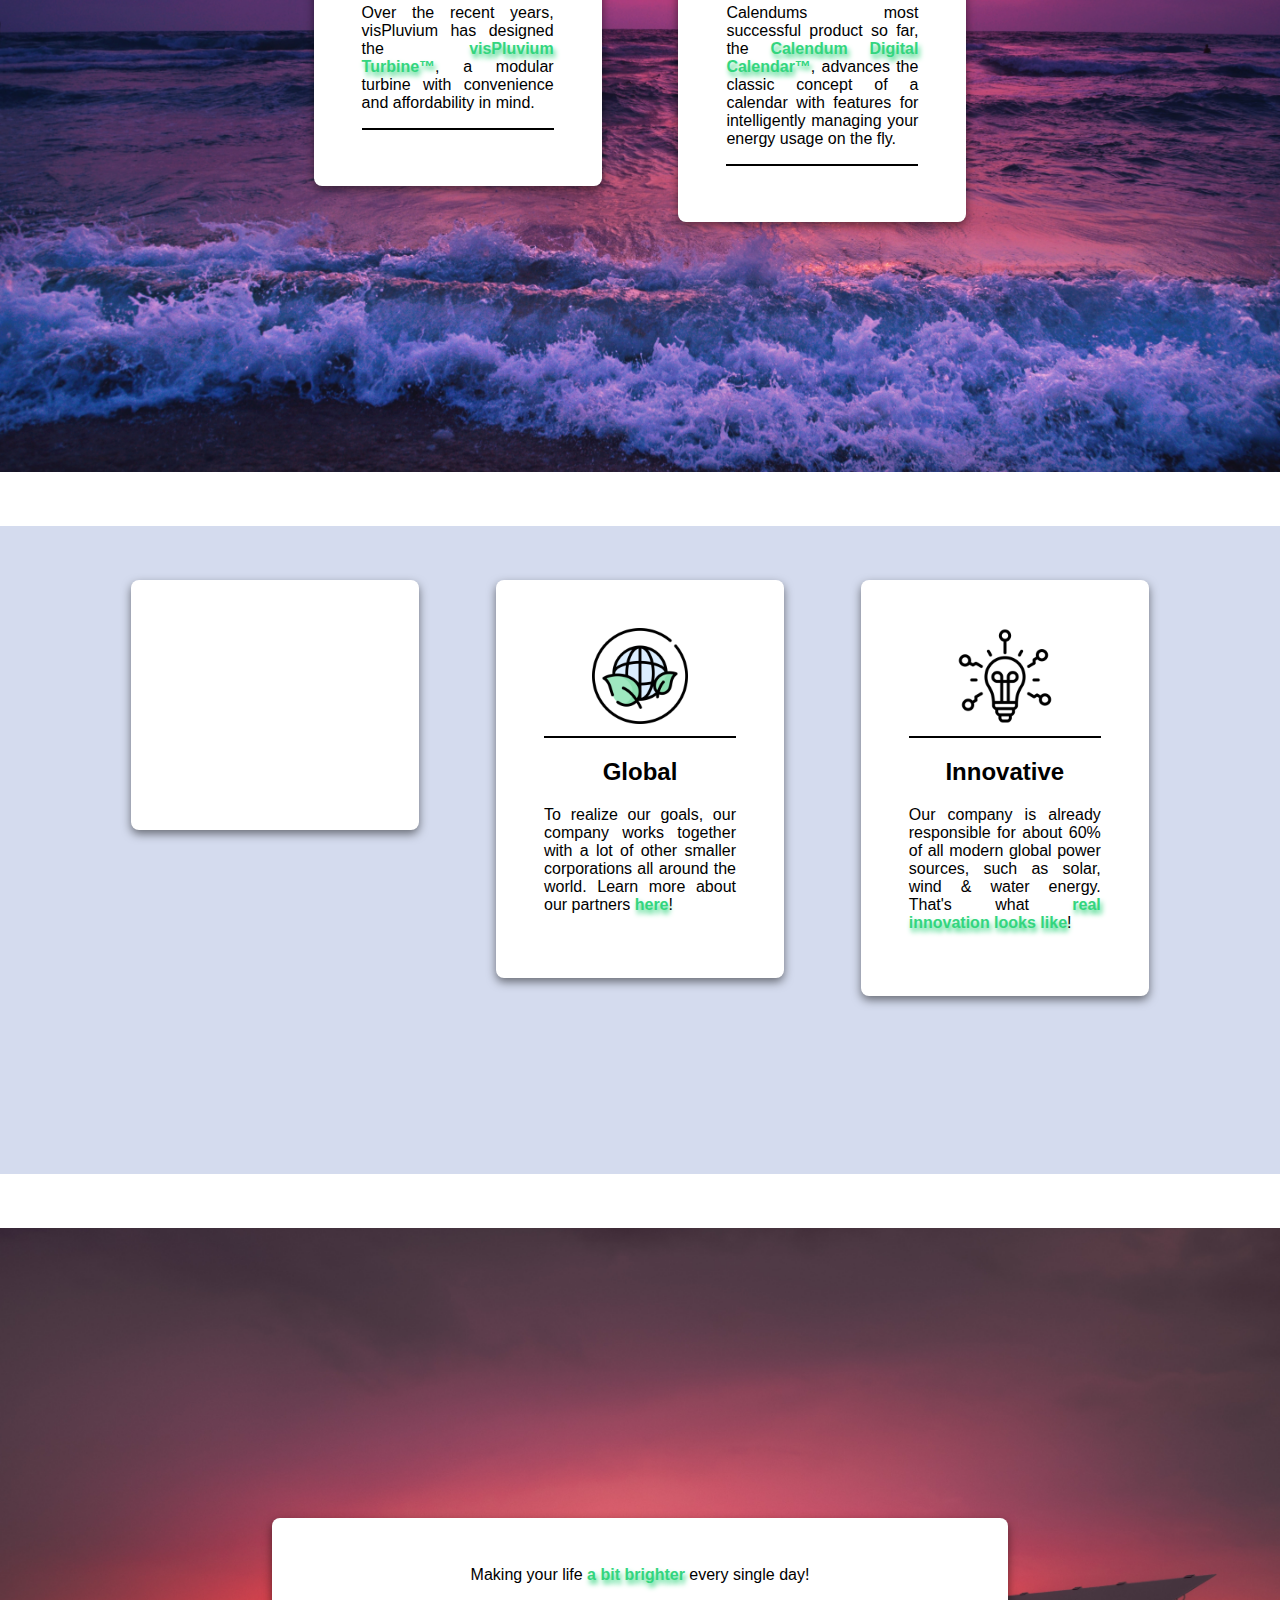
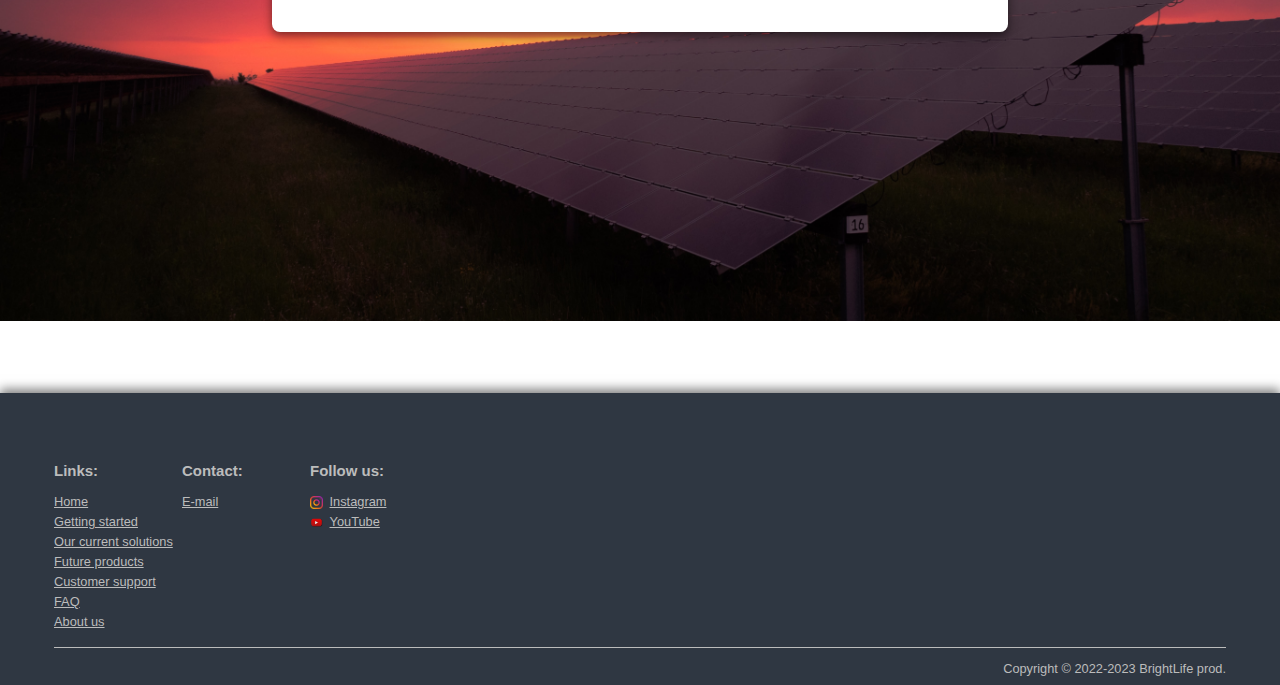
==== commit e75d90aa: "bruh" ====
--- a/index.html
+++ b/index.html
@@ -27,15 +27,10 @@
 			</div>
 		</header>
 		<main>
-			<div class="container layout-left smooth-background" style="background-image: linear-gradient(100deg, var(--bg-smooth-grey) 9%, transparent 60%), url('Media/bg-space.png');">
+			<div class="container layout-left smooth-background" style="background-image: url('Media/bg-golden-twenties.jpg');">
 				<div class="slide-container">
 					<div class="slide-wrapper">
-						<div class="slide">We are the future. Join now!</div>
-						<div class="slide">A Brighter Future. Together!</div>
-						<div class="slide">Make your home powerful, with us!</div>
-						<div class="slide">Energy's coming home!</div>
-						<div class="slide">Making spirits bright!</div>
-						<div class="slide">Be in your own world!</div>
+						<div class="slide"></div>
 					</div>
 				</div>
 			</div>
@@ -65,9 +60,7 @@
 			</div>
 			<div class="container layout-buttons smooth-background">
 				<div class="content-box">
-					<a href="apply.html">
-						<video src="Media/video-du-wachst-auf.mp4">
-					</a>
+					<video src="Media/video-du-wachst-auf.mp4">
 					<hr>
 					<h2>Relieable</h2>
 					<p>In times like these where energy and sustainable ressources have grown so much in importance like never before in human history, it is important to have someone at your side who you can trust and rely upon. We intend to be that someone for you. And you can be this someone for us, by <a href="apply.html">applying at our company</a>. We would be glad to see you here soon!</p>
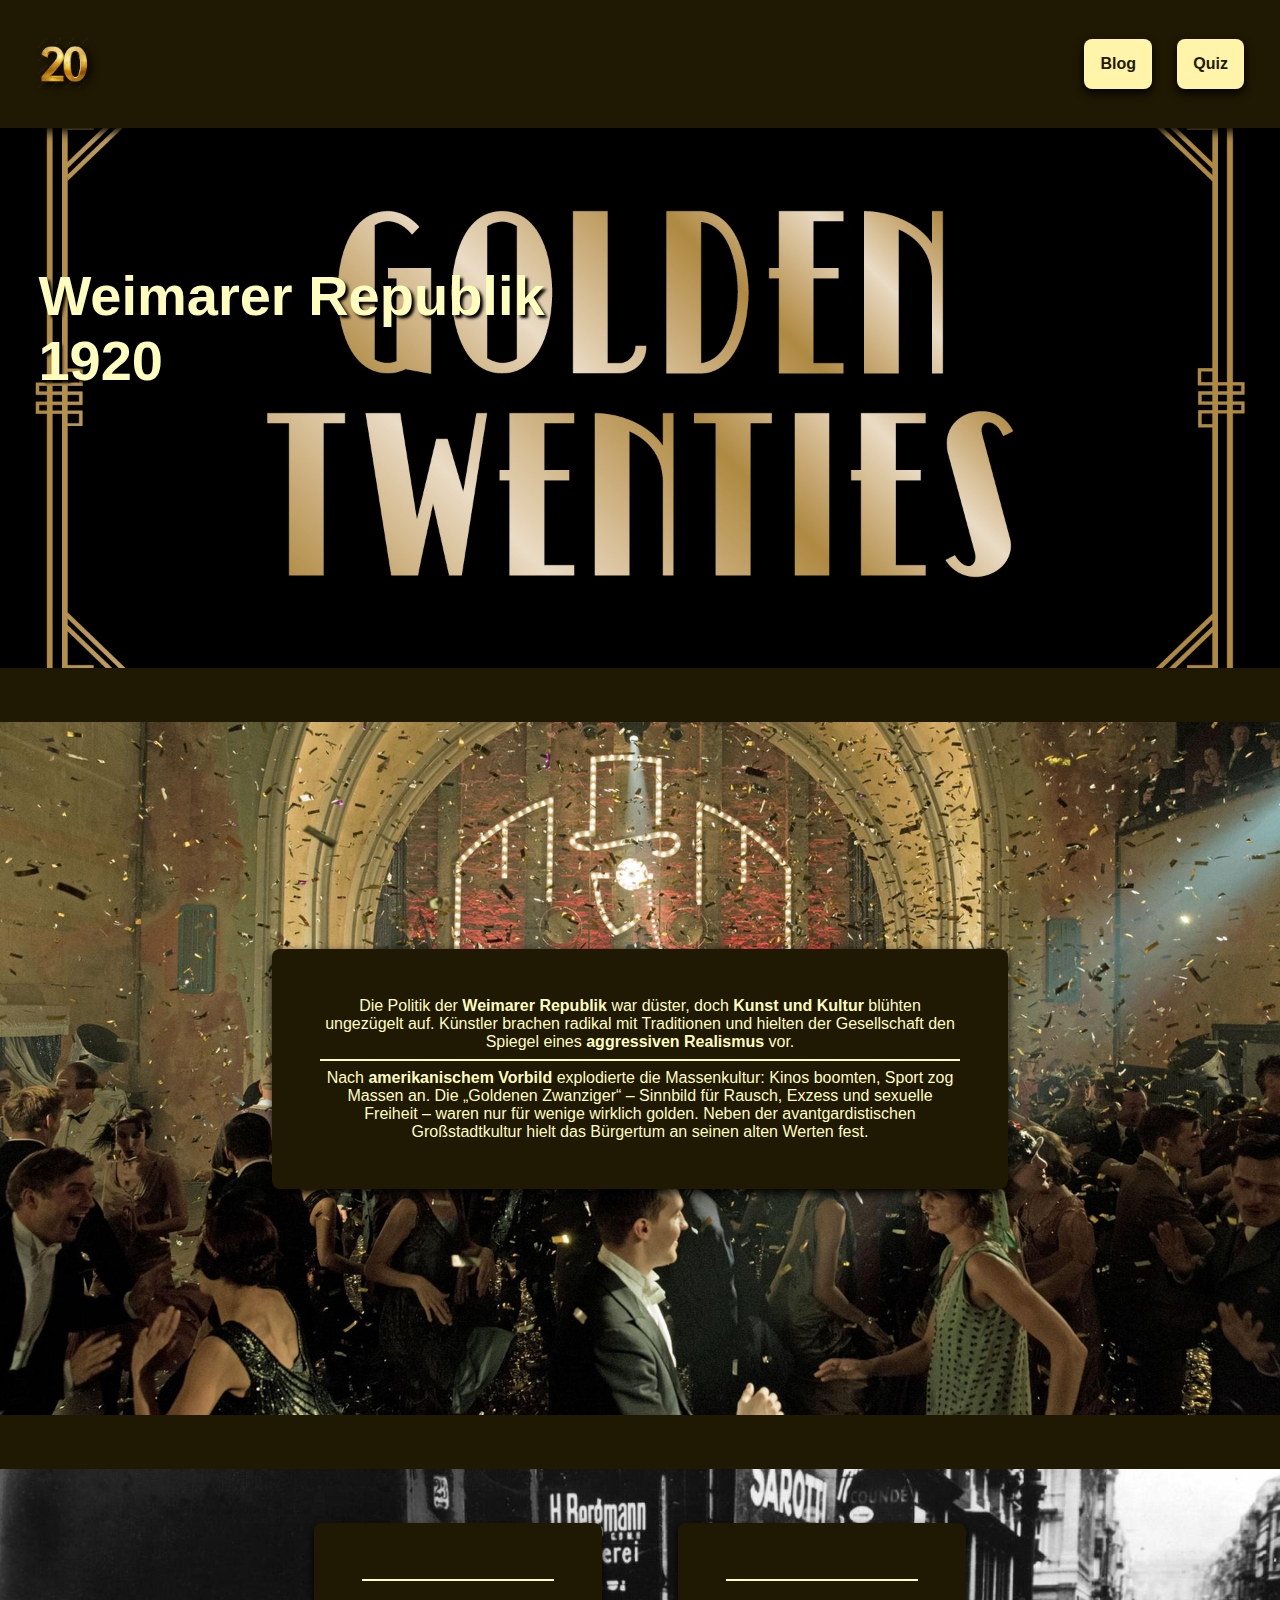
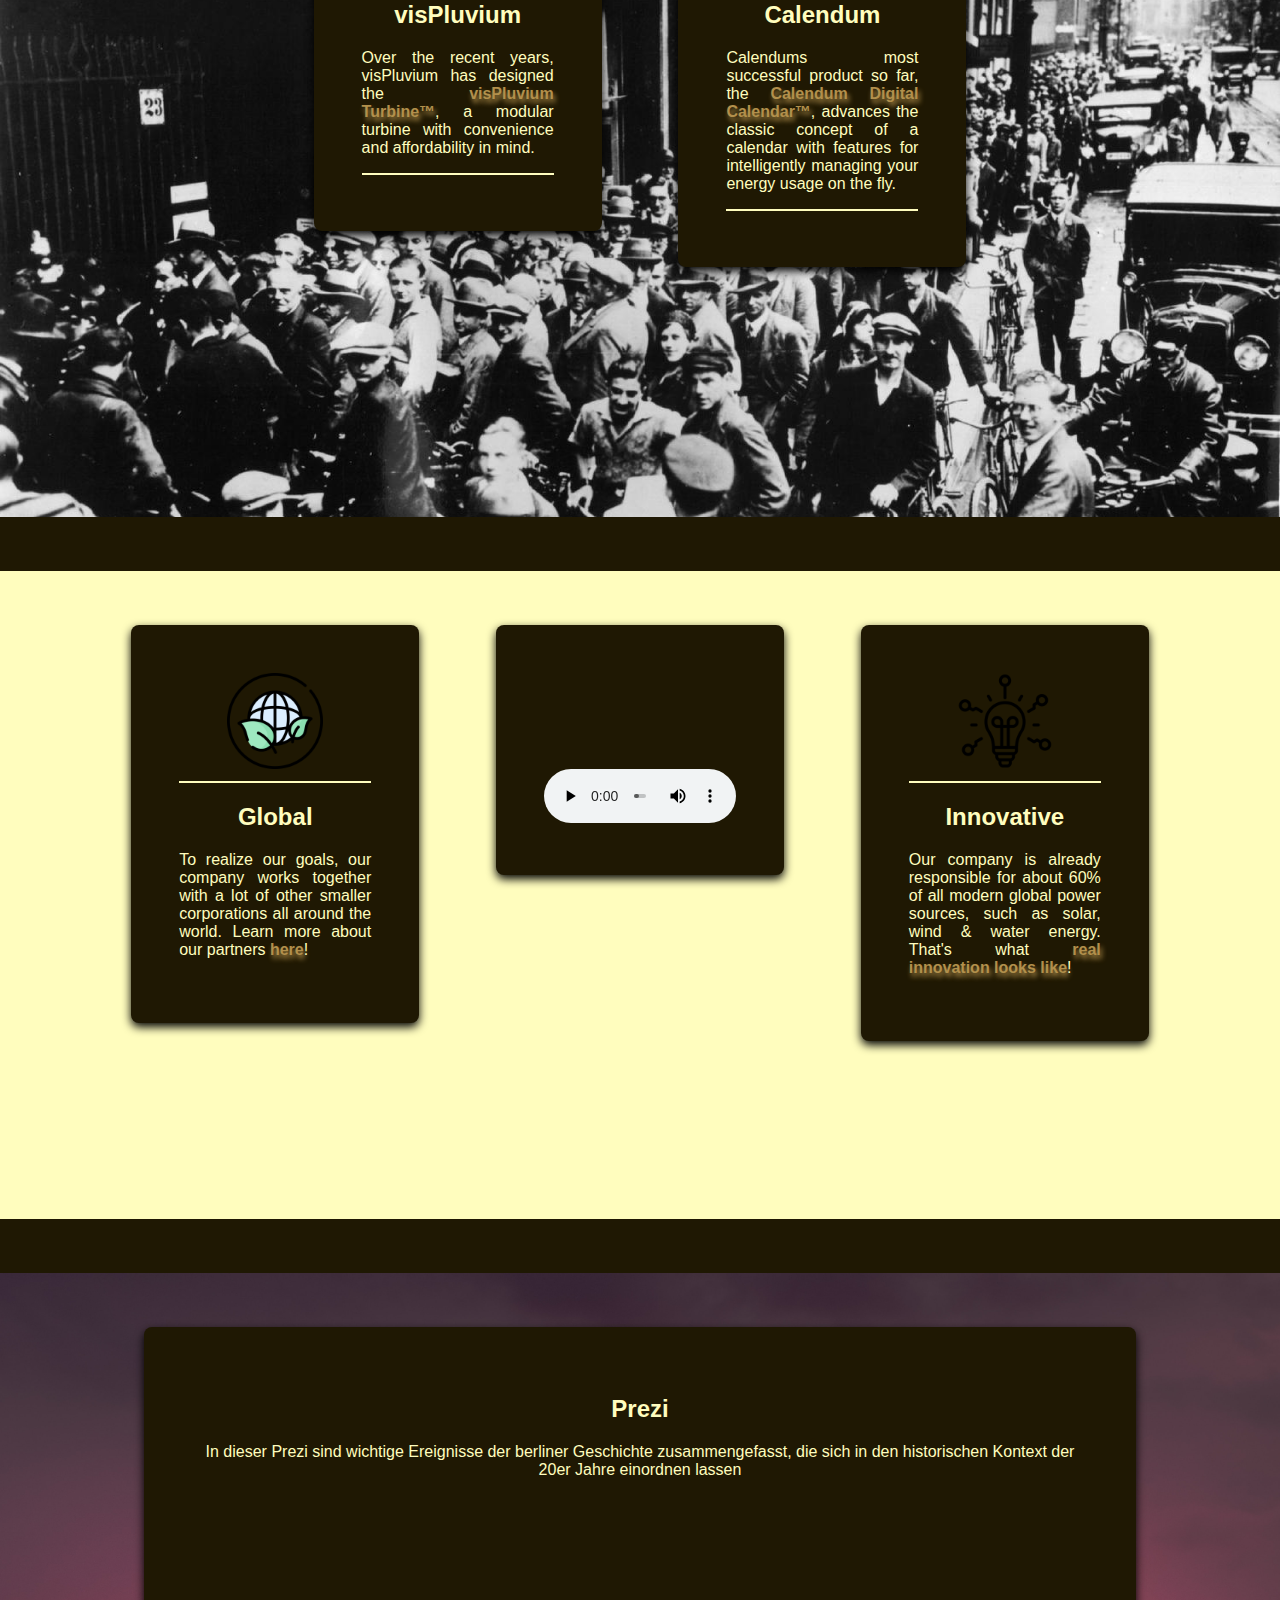
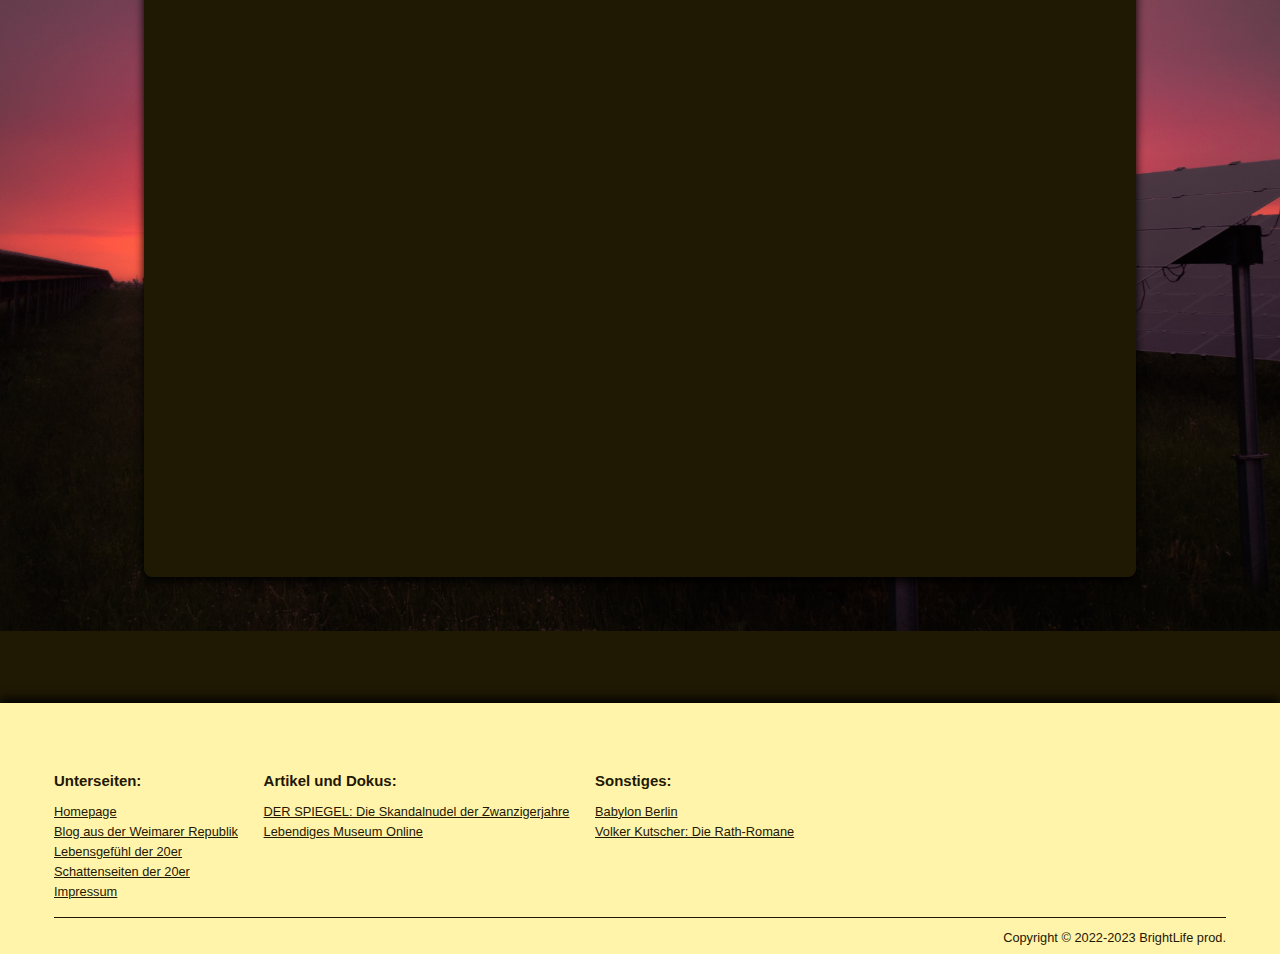
==== commit 816618b4: "big balls" ====
--- a/index.html
+++ b/index.html
@@ -13,11 +13,11 @@
 				<a href="index.html" tabindex="1">
 					<img class="logo" alt="Logo" src="Media/logo.png">
 				</a>
-				<h1 id="page-title" title="Willkommen in den GOLDENEN 20ERN">Goldene <span>Zwanziger</span></h1>
+				<h1 id="page-title" title="Willkommen in den GOLDENEN 20ERN">Goldene Zwanziger</h1>
 			</div>
 			<div class="container">
 				<a href="blog.html" class="button" tabindex="2">Blog</a>
-				<a href="quiz.html" class="button" tabindex="3">Quiz</a>
+				<a href="https://forms.office.com/Pages/ResponsePage.aspx?id=doMIcPDxwUeBzyVQYDhuU23PA9X9BzlIp231mAVAZ-FUNzZTVkxINjZSSVdMUUVXR0lGR0pEQ0JTRi4u" class="button" tabindex="3" target="_blank">Quiz</a>
 				<!-- <div class="dropdown" tabindex="3">
 					<div class="button" title="American English">Switch language <img src="Media/flag-en-US.png"></div>
 					<div class="menu">
@@ -30,21 +30,23 @@
 			<div class="container layout-left smooth-background" style="background-image: url('Media/bg-golden-twenties.jpg');">
 				<div class="slide-container">
 					<div class="slide-wrapper">
-						<div class="slide"></div>
+						<div class="slide">Weimarer Republik 1920</div>
+						<div class="slide">Tanz auf dem Vulkan</div>
+						<div class="slide">Wirtschaftskrise und Hyperinflation</div>
 					</div>
 				</div>
 			</div>
-			<div class="container layout-img" style="background-image: url('Media/bg-house.jpg');">
+			<div class="container layout-box" style="background-image: url('Media/bg-babylon.jpg');">
 				<div class="content-box">
-					We are shining bright everywhere. Our <a href="https://www.instagram.com/brightlife.prod/">Instagram page</a> is no exception! Check it out!
+					Die Politik der <b>Weimarer Republik</b> war düster, doch <b>Kunst und Kultur</b> blühten ungezügelt auf.
+					Künstler brachen radikal mit Traditionen und hielten der Gesellschaft den Spiegel eines <b>aggressiven Realismus</b> vor.
 					<hr>
-					Still can't get enough of us? Then you may pay our <a href="https://www.youtube.com/@brightlifeprod" target="_blank">Official BrightLife prod. YouTube Channel</a> a visit as well. Trust me, it's absolutely worth it!
+					Nach <b>amerikanischem Vorbild</b> explodierte die Massenkultur: Kinos boomten, Sport zog Massen an. Die „Goldenen Zwanziger“ – Sinnbild für Rausch,
+					Exzess und sexuelle Freiheit – waren nur für wenige wirklich golden. Neben der avantgardistischen Großstadtkultur hielt das Bürgertum an
+					seinen alten Werten fest.
 				</div>
-				<a class="wrap-img" href="https://www.instagram.com/brightlife.prod/">
-					<img src="Media/img-insta-phone.png">
-				</a>
 			</div>
-			<div class="container layout-buttons" style="background-image: url('Media/bg-ocean.jpg');">
+			<div class="container layout-buttons" style="background-image: url('Media/bg-menschenmasse.jpg');">
 				<div class="content-box">
 					<hr>
 					<h2>visPluvium</h2>
@@ -59,12 +61,7 @@
 				</div>
 			</div>
 			<div class="container layout-buttons smooth-background">
-				<div class="content-box">
-					<video src="Media/video-du-wachst-auf.mp4">
-					<hr>
-					<h2>Relieable</h2>
-					<p>In times like these where energy and sustainable ressources have grown so much in importance like never before in human history, it is important to have someone at your side who you can trust and rely upon. We intend to be that someone for you. And you can be this someone for us, by <a href="apply.html">applying at our company</a>. We would be glad to see you here soon!</p>
-				</div>
+				<!-- TODO -->
 				<div class="content-box">
 					<a href="faq.html#partner-corporations">
 						<img src="Media/picto-button-2.png">
@@ -74,6 +71,12 @@
 					<p>To realize our goals, our company works together with a lot of other smaller corporations all around the world. Learn more about our partners <a href="faq.html#partner-corporations">here</a>!</p>
 				</div>
 				<div class="content-box">
+					<video controls src="Media/video-du-wachst-auf.mp4">
+					<hr>
+					<h2>Relieable</h2>
+					<p>In times like these where energy and sustainable ressources have grown so much in importance like never before in human history, it is important to have someone at your side who you can trust and rely upon. We intend to be that someone for you. And you can be this someone for us, by <a href="apply.html">applying at our company</a>. We would be glad to see you here soon!</p>
+				</div>
+				<div class="content-box">
 					<a href="">
 						<img src="Media/picto-button-3.png">
 					</a>
@@ -81,31 +84,35 @@
 					<h2>Innovative</h2>
 					<p>Our company is already responsible for about 60% of all modern global power sources, such as solar, wind &amp; water energy. That's what <a href="">real innovation looks like</a>!</p>
 				</div>
+				<!-- END TODO -->
 			</div>
 			<div class="container layout-box" style="background-image: url('Media/bg-solar.jpg');">
-				<div class="content-box">Making your life <a href="https://www.youtube.com/watch?v=SJUhlRoBL8M" target="_blank">a bit brighter</a> every single day!</div>
+				<div class="content-box large">
+					<h2>Prezi</h2>
+					<p>In dieser Prezi sind wichtige Ereignisse der berliner Geschichte zusammengefasst, die sich in den historischen Kontext der 20er Jahre einordnen lassen</p>
+					<iframe src="https://prezi.com/p/embed/kqvphxunvhk7/" id="iframe_container" frameborder="0" webkitallowfullscreen="" mozallowfullscreen="" allowfullscreen="" allow="autoplay; fullscreen" height="315" width="560"></iframe>
+				</div>
 			</div>
 		</main>
 		<footer>
 			<div class="links">
 				<div class="container">
-					<h3>Links:</h3>
-					<a href="index.html">Home</a>
-					<a href="starting.html">Getting started</a>
-					<a href="solutions.html">Our current solutions</a>
-					<a href="future.html">Future products</a>
-					<a href="support.html">Customer support</a>
-					<a href="faq.html">FAQ</a>
-					<a href="about.html">About us</a>
+					<h3>Unterseiten:</h3>
+					<a href="index.html">Homepage</a>
+					<a href="blog.html">Blog aus der Weimarer Republik</a>
+					<a href="leben.html">Lebensgefühl der 20er</a>
+					<a href="schatten.html">Schattenseiten der 20er</a>
+					<a href="about.html">Impressum</a>
 				</div>
 				<div class="container">
-					<h3>Contact:</h3>
-					<a href="mailto:lifeprodb@gmail.com">E-mail</a>
+					<h3>Artikel und Dokus:</h3>
+					<a href="https://www.spiegel.de/geschichte/die-skandalnudel-der-zwanzigerjahre-a-48b98dd6-2dfc-4e28-b8f8-03bb572ad6be">DER SPIEGEL: Die Skandalnudel der Zwanzigerjahre</a>
+					<a href="https://www.dhm.de/lemo/kapitel/weimarer-republik/kunst-und-kultur">Lebendiges Museum Online</a>
 				</div>
 				<div class="container">
-					<h3>Follow us:</h3>
-					<a href="https://instagram.com/brightlife.prod/"><img src="Media/ico-insta.png">Instagram</a>
-					<a href="https://www.youtube.com/@brightlifeprod"><img src="Media/ico-youtube.png">YouTube</a>
+					<h3>Sonstiges:</h3>
+					<a href="https://www.daserste.de/unterhaltung/serie/babylon-berlin/index.html">Babylon Berlin</a>
+					<a href="https://gereonrath.de/">Volker Kutscher: Die Rath-Romane</a>
 				</div>
 			</div>
 			<div class="copyright">Copyright &copy; 2022-2023 BrightLife prod.</div>
--- a/CSS/main.css
+++ b/CSS/main.css
@@ -1 +1 @@
-@keyframes title-fade-in-text{to{background-size:100% 100%}}@keyframes title-fade-in-shadow{to{filter:drop-shadow(0 4px 8px var(--shadow-default))}}@keyframes title-blink{50%{opacity:0}to{opacity:100}}@keyframes highlight-target{from{opacity:.3}to{opacity:1}}:root{--bg-dark: #2f3742;--bg-dark-dim: #262b34;--bg-dark-highlight: #414b5b;--bg-light: #ffffff;--bg-smooth-grey: #d4dbee;--fg-dark: #bcbcbc;--fg-dark-highlight: #e6e6e6;--fg-light: #000000;--fg-link-highlight: var(--fg-link-normal);--fg-link-normal: #33d57e;--shadow-default: #00000080;--shadow-link-highlight: var(--fg-link-normal);--shadow-link-normal: var(--fg-link-normal)}:target{animation:highlight-target 2s ease forwards}::-moz-selection{background-color:var(--fg-link-normal);box-shadow:2px 4px 5px #fff;color:#fff;display:block;text-shadow:2px 4px 5px #fff}::selection{background-color:var(--fg-link-normal);box-shadow:2px 4px 5px #fff;color:#fff;display:block;text-shadow:2px 4px 5px #fff}html{scrollbar-color:var(--fg-dark) var(--bg-dark-dim)}body{background-color:var(--bg-light);color:var(--fg-light);display:flex;margin:0;min-height:100vh;font-family:sans-serif;overflow:hidden visible;flex-direction:column;justify-content:space-between}header{align-items:center;background-color:var(--bg-light);box-shadow:0 4px 10px var(--shadow-default);color:var(--fg-light);display:flex;padding:4vh;position:relative;justify-content:space-between;z-index:1}header #page-title{margin:0 2ex;-webkit-user-select:none;-moz-user-select:none;user-select:none}@supports((-webkit-background-clip: text) or (background-clip: text)){header #page-title{animation:title-fade-in-text 5s .5s forwards;-webkit-background-clip:text;background-clip:text;background-size:0 100%;background-repeat:no-repeat;background-image:linear-gradient(var(--fg-light), var(--fg-light));color:rgba(0,0,0,0)}}header .button{margin-left:3ex}header .dropdown{margin-left:3ex}header .dropdown .button{margin-left:0}header .container{align-items:center;display:flex}header .logo{border-radius:.5em;box-shadow:0 4px 10px var(--shadow-default);display:block;height:3.5em;-webkit-user-select:none;-moz-user-select:none;user-select:none}header .logo:not([no-hover]):hover{opacity:.8}header img{height:1em;vertical-align:middle}main .dropdown,header .dropdown{position:relative}main .dropdown .button,header .dropdown .button{margin-left:0}main .dropdown .menu,header .dropdown .menu{background-color:var(--bg-dark);border-radius:.5em;box-sizing:border-box;box-shadow:0 4px 10px var(--shadow-default);color:var(--fg-dark);position:absolute;right:0;min-width:120%;display:none;padding:1em}main .dropdown:focus-within .menu,header .dropdown:focus-within .menu{display:block}main .button,header .button{background-color:var(--bg-dark);border:none;border-radius:.5em;box-shadow:0 4px 10px var(--shadow-default);color:var(--fg-dark);cursor:pointer;display:block;text-align:center;text-decoration:none;font-weight:bold;padding:1em;-webkit-user-select:none;-moz-user-select:none;user-select:none}main .button:not([no-hover]):hover,main .button:not([no-hover]):focus-within,main .dropdown:not([no-hover]):focus-within .button,header .button:not([no-hover]):hover,header .button:not([no-hover]):focus-within,header .dropdown:not([no-hover]):focus-within .button{color:var(--fg-dark-highlight);background-color:var(--bg-dark-highlight)}main{background-color:var(--bg-light);color:var(--fg-light);margin-bottom:8vh}main.invert{background-color:var(--bg-dark);color:var(--fg-dark)}main .container{background-repeat:no-repeat;background-size:cover;background-position:center;overflow:hidden;width:100%;margin:6vh 0;padding:6vh 0}main .container.smooth-background{background-color:var(--bg-smooth-grey);box-shadow:none}main .container:first-child{margin-top:0}main .container:last-child{margin-bottom:0}main .container .content-box{background-color:var(--bg-light);border-radius:.5em;box-shadow:0 4px 10px var(--shadow-default);color:var(--fg-light);text-align:center;padding:3em;word-wrap:break-word}main .container .content-box hr{border:1px solid var(--fg-light)}main .container .content-box a{color:var(--fg-link-normal);font-weight:bold;text-decoration:none;text-shadow:2px 4px 5px var(--shadow-link-normal)}main .container .content-box a:not([no-hover]):hover{color:var(--fg-link-highlight);-webkit-text-decoration:underline 1px;text-decoration:underline 1px;text-shadow:2px 4px 5px var(--shadow-link-highlight)}main .container .content-box.invert{background-color:var(--bg-dark);color:var(--fg-dark)}main .container .content-box.invert hr{border-color:var(--fg-dark)}main .container .content-banner{-webkit-user-select:none;-moz-user-select:none;user-select:none}main .layout-box{display:flex;justify-content:center;align-items:center;min-height:65vh}main .layout-box .content-box{width:50vw}main .layout-buttons{display:flex;justify-content:center;align-items:flex-start;background-color:var(--bg-smooth-grey);min-height:60vh}main .layout-buttons .content-box{width:15vw;margin:0 3vw}main .layout-buttons .content-box img{width:50%}main .layout-buttons .content-box h2{font-weight:bold}main .layout-buttons .content-box p{text-align:justify}main .layout-img{-moz-column-gap:3em;column-gap:3em;display:flex;justify-content:center;align-items:center;min-height:60vh}main .layout-img .content-box{width:30vw}main .layout-img .wrap-img{display:flex;flex-direction:column;height:55vh;justify-content:center}main .layout-img .wrap-img img{height:auto;max-height:100%;max-width:100%;-o-object-fit:contain;object-fit:contain}main .layout-img .wrap-img img.smooth-img{border-radius:1em;box-shadow:0 4px 10px 5px var(--shadow-default)}main .layout-img .wrap-img img:not([no-hover]):hover{filter:brightness(80%)}main .layout-left{align-items:center;box-sizing:border-box;display:flex;height:60vh;justify-content:flex-start;padding-left:3vw}main .layout-left .content-banner{box-sizing:border-box;font-size:3.5em;font-weight:bold;height:30vh;padding-left:3vw;-webkit-user-select:none;-moz-user-select:none;user-select:none;width:40vw}main .layout-shelf{align-items:center;display:flex;flex-direction:column;justify-content:space-between}main .layout-shelf img{height:70vh}main .layout-shelf img.smooth-img{box-shadow:0 4px 10px 5px var(--shadow-default)}main .layout-shelf nav{display:flex;justify-content:center;width:100%}main .layout-shelf nav .nav-button{margin:3ex;width:12%}main .layout-row{align-items:center;display:flex;justify-content:space-evenly;min-height:60vh}main .layout-row .item{font-weight:bold;font-size:1.5em}main .layout-row .operator{background-color:var(--bg-light);border-radius:.5em;box-shadow:0 4px 10px var(--shadow-default);color:var(--fg-light);text-align:center;padding:1.5em}footer{background-color:var(--bg-dark);box-shadow:0 -4px 10px var(--shadow-default);color:var(--fg-dark);font-size:.8em;padding:6vh;padding-bottom:1vh}footer .links{display:flex}footer .container{min-width:10vw}footer .copyright{border-top:1px solid var(--fg-dark);margin-top:1em;padding-top:1em;text-align:right}footer a{color:var(--fg-dark);display:block;margin-bottom:5px;transition:all .2s;text-decoration:underline}footer a:not([no-hover]):hover{color:#fff;transition:all .2s;text-shadow:-1px -1px #fff}footer img{height:1em;vertical-align:middle;margin-right:1ex}.centered,.centered *{text-align:center !important}.justified,.justified *{text-align:justify !important}.light-font,.light-font *{font-weight:normal !important}@media(max-aspect-ratio: 4/6){header{padding:4vw}header #page-title{font-size:3em}header .logo{height:6em}main .button,header .button{font-size:1.5em}main .dropdown .menu,header .dropdown .menu{font-size:1.8em}main{margin-bottom:4vh}main .container{margin:3vh 0;padding:3vh 0}main .container .content-box{font-size:1.8em}main .container .content-box h2{font-size:1.7em}main .container .content-box hr{border-width:1.8px}main .layout-box{min-height:30vh}main .layout-buttons{align-items:center;flex-direction:column;min-height:50vh}main .layout-buttons .content-box{margin:2vh 0;width:55vw}main .layout-buttons .content-box img{width:20%}main .layout-img{flex-direction:column;min-height:30vh}main .layout-img>*{margin:2vh 0}main .layout-img .content-box{width:50vw}main .layout-img .wrap-img{width:50vw}main .layout-left{height:20vh}main .layout-left .content-banner{height:15vh}main .layout-shelf img{height:40vh}main .layout-row{min-height:30vh}footer{padding:6vw;font-size:1.8em}footer .links{flex-direction:column}footer .container{align-items:center;display:flex;flex-wrap:wrap}footer .copyright{border-top-width:3px}footer a{margin-bottom:0;margin-left:10px}}+@font-face{font-family:Walbaum;src:url(../Fonts/Walbaum.woff2)}@keyframes title-fade-in-text{to{background-size:100% 100%}}@keyframes title-fade-in-shadow{to{filter:drop-shadow(0 4px 8px var(--shadow-default))}}@keyframes title-blink{50%{opacity:0}to{opacity:100}}@keyframes highlight-target{from{opacity:.3}to{opacity:1}}:root{--bg-dark: #fff4aa;--bg-dark-dim: #262b34;--bg-dark-highlight: #d5c86d;--bg-light: #1f1803;--bg-smooth-grey: #fffdbe;--fg-dark: #1f1803;--fg-dark-highlight: #000000;--fg-light: #fffdbe;--fg-link-highlight: var(--fg-link-normal);--fg-link-normal: #b2904c;--shadow-default: #000000;--shadow-link-highlight: var(--fg-link-normal);--shadow-link-normal: var(--fg-link-normal)}:target{animation:highlight-target 2s ease forwards}::-moz-selection{background-color:var(--fg-link-normal);box-shadow:2px 4px 5px #fff;color:#fff;display:block;text-shadow:2px 4px 5px #fff}::selection{background-color:var(--fg-link-normal);box-shadow:2px 4px 5px #fff;color:#fff;display:block;text-shadow:2px 4px 5px #fff}html{scrollbar-color:var(--fg-dark) var(--bg-dark-dim)}body{background-color:var(--bg-light);color:var(--fg-light);display:flex;flex-direction:column;font-family:sans-serif;justify-content:space-between;margin:0;min-height:100vh;overflow:hidden visible}header{align-items:center;background-color:var(--bg-light);box-shadow:0 4px 10px var(--shadow-default);color:var(--fg-light);display:flex;padding:4vh;position:relative;justify-content:space-between;z-index:1}header #page-title{margin:0 2ex;-webkit-user-select:none;-moz-user-select:none;user-select:none;font-family:Walbaum}@supports((-webkit-background-clip: text) or (background-clip: text)){header #page-title{animation:title-fade-in-text 5s .5s forwards;-webkit-background-clip:text;background-clip:text;background-repeat:no-repeat;background-size:0 100%;background-image:linear-gradient(30deg, var(--fg-light), var(--fg-link-normal));color:rgba(0,0,0,0)}}header .button{margin-left:3ex}header .dropdown{margin-left:3ex}header .dropdown .button{margin-left:0}header .container{align-items:center;display:flex}header .logo{filter:drop-shadow(var(--shadow-default) 3px 3px 5px);display:block;height:3.5em;-webkit-user-select:none;-moz-user-select:none;user-select:none}header .logo:not([no-hover]):hover{opacity:.8}header img{height:1em;vertical-align:middle}main .dropdown,header .dropdown{position:relative}main .dropdown .button,header .dropdown .button{margin-left:0}main .dropdown .menu,header .dropdown .menu{background-color:var(--bg-dark);border-radius:.5em;box-shadow:0 4px 10px var(--shadow-default);box-sizing:border-box;color:var(--fg-dark);display:none;min-width:120%;padding:1em;position:absolute;right:0}main .dropdown:focus-within .menu,header .dropdown:focus-within .menu{display:block}main .button,header .button{background-color:var(--bg-dark);border:none;border-radius:.5em;box-shadow:0 4px 10px var(--shadow-default);color:var(--fg-dark);cursor:pointer;display:block;font-weight:bold;padding:1em;text-align:center;text-decoration:none;-webkit-user-select:none;-moz-user-select:none;user-select:none}main .button:not([no-hover]):hover,main .button:not([no-hover]):focus-within,main .dropdown:not([no-hover]):focus-within .button,header .button:not([no-hover]):hover,header .button:not([no-hover]):focus-within,header .dropdown:not([no-hover]):focus-within .button{color:var(--fg-dark-highlight);background-color:var(--bg-dark-highlight)}main{background-color:var(--bg-light);color:var(--fg-light);margin-bottom:8vh}main.invert{background-color:var(--bg-dark);color:var(--fg-dark)}main .container{background-position:center;background-repeat:no-repeat;background-size:cover;margin:6vh 0;overflow:hidden;padding:6vh 0;width:100%}main .container.smooth-background{background-color:var(--bg-smooth-grey);box-shadow:none}main .container:first-child{margin-top:0}main .container:last-child{margin-bottom:0}main .container .content-box{background-color:var(--bg-light);border-radius:.5em;box-shadow:0 4px 10px var(--shadow-default);color:var(--fg-light);padding:3em;text-align:center;word-wrap:break-word}main .container .content-box hr{border:1px solid var(--fg-light)}main .container .content-box a{color:var(--fg-link-normal);font-weight:bold;text-decoration:none;text-shadow:2px 4px 5px var(--shadow-link-normal)}main .container .content-box a:not([no-hover]):hover{color:var(--fg-link-highlight);-webkit-text-decoration:underline 1px;text-decoration:underline 1px;text-shadow:2px 4px 5px var(--shadow-link-highlight)}main .container .content-box b{font-family:Impact,Haettenschweiler,"Arial Narrow Bold",sans-serif}main .container .content-box b:not([no-hover]):hover{color:var(--fg-link-highlight)}main .container .content-box.invert{background-color:var(--bg-dark);color:var(--fg-dark)}main .container .content-box.invert hr{border-color:var(--fg-dark)}main .container .content-banner{-webkit-user-select:none;-moz-user-select:none;user-select:none}main .layout-box{align-items:center;display:flex;justify-content:center;min-height:65vh}main .layout-box .content-box{width:50vw}main .layout-box .content-box.large{width:70vw}main .layout-box iframe{width:100%;height:70vh}main .layout-buttons{align-items:flex-start;background-color:var(--bg-smooth-grey);display:flex;justify-content:center;min-height:60vh}main .layout-buttons .content-box{margin:0 3vw;width:15vw}main .layout-buttons .content-box img{width:50%}main .layout-buttons .content-box video{width:100%}main .layout-buttons .content-box h2{font-weight:bold}main .layout-buttons .content-box p{text-align:justify}main .layout-img{align-items:center;-moz-column-gap:3em;column-gap:3em;display:flex;justify-content:center;min-height:60vh}main .layout-img .content-box{width:30vw}main .layout-img .wrap-img{display:flex;flex-direction:column;height:55vh;justify-content:center}main .layout-img .wrap-img img,main .layout-img .wrap-img video{height:auto;max-height:100%;max-width:100%;-o-object-fit:contain;object-fit:contain}main .layout-img .wrap-img img.smooth-img,main .layout-img .wrap-img video.smooth-img{border-radius:1em;box-shadow:0 4px 10px 5px var(--shadow-default)}main .layout-img .wrap-img img:not([no-hover]):hover,main .layout-img .wrap-img video:not([no-hover]):hover{filter:brightness(80%)}main .layout-left{align-items:center;box-sizing:border-box;display:flex;height:60vh;justify-content:flex-start;padding-left:3vw}main .layout-left .content-banner{box-sizing:border-box;font-size:3.5em;font-weight:bold;height:30vh;padding-left:3vw;-webkit-user-select:none;-moz-user-select:none;user-select:none;width:40vw}main .layout-shelf{align-items:center;display:flex;flex-direction:column;justify-content:space-between}main .layout-shelf img,main .layout-shelf video{height:70vh}main .layout-shelf img.smooth-img,main .layout-shelf video.smooth-img{box-shadow:0 4px 10px 5px var(--shadow-default)}main .layout-shelf nav{display:flex;justify-content:center;width:100%}main .layout-shelf nav .nav-button{margin:3ex;width:12%}main .layout-row{align-items:center;display:flex;justify-content:space-evenly;min-height:60vh}main .layout-row .item{font-weight:bold;font-size:1.5em}main .layout-row .operator{background-color:var(--bg-light);border-radius:.5em;box-shadow:0 4px 10px var(--shadow-default);color:var(--fg-light);padding:1.5em;text-align:center}footer{background-color:var(--bg-dark);box-shadow:0 -4px 10px var(--shadow-default);color:var(--fg-dark);font-size:.8em;padding:6vh;padding-bottom:1vh}footer .links{display:flex}footer .container{min-width:10vw;padding-right:2vw}footer .copyright{border-top:1px solid var(--fg-dark);margin-top:1em;padding-top:1em;text-align:right}footer a{color:var(--fg-dark);display:block;margin-bottom:5px;text-decoration:underline;transition:all .2s}footer a:not([no-hover]):hover{color:#fff;text-shadow:-1px -1px #fff;transition:all .2s}footer img{height:1em;margin-right:1ex;vertical-align:middle}.centered,.centered *{text-align:center !important}.justified,.justified *{text-align:justify !important}.light-font,.light-font *{font-weight:normal !important}@media(max-aspect-ratio: 4/6){header{padding:4vw}header #page-title{font-size:3em}header .logo{height:6em}main .button,header .button{font-size:1.5em}main .dropdown .menu,header .dropdown .menu{font-size:1.8em}main{margin-bottom:4vh}main .container{margin:3vh 0;padding:3vh 0}main .container .content-box{font-size:1.8em}main .container .content-box h2{font-size:1.7em}main .container .content-box hr{border-width:1.8px}main .layout-box{min-height:30vh}main .layout-buttons{align-items:center;flex-direction:column;min-height:50vh}main .layout-buttons .content-box{margin:2vh 0;width:55vw}main .layout-buttons .content-box img{width:20%}main .layout-img{flex-direction:column;min-height:30vh}main .layout-img>*{margin:2vh 0}main .layout-img .content-box{width:50vw}main .layout-img .wrap-img{width:50vw}main .layout-left{height:20vh}main .layout-left .content-banner{height:15vh}main .layout-shelf img{height:40vh}main .layout-row{min-height:30vh}footer{padding:6vw;font-size:1.8em}footer .links{flex-direction:column}footer .container{align-items:center;display:flex;flex-wrap:wrap}footer .copyright{border-top-width:3px}footer a{margin-bottom:0;margin-left:10px}}--- a/CSS/slides.css
+++ b/CSS/slides.css
@@ -1 +1 @@
-main .slide-heading{font-weight:bold;font-size:4em;-webkit-user-select:none;-moz-user-select:none;user-select:none}main .slide-container{overflow:hidden;height:30vh;width:40vw}@media(max-aspect-ratio: 4/6){main .slide-container{height:15vh}}main .slide-container.line-slide,main .slide-container.line-slide .slide{height:4em;width:100%}main .slide-container .slide-wrapper{left:0;position:relative;transition:all ease .3s}main .slide-container .slide-wrapper .slide{box-sizing:border-box;display:none;font-size:3.5em;font-weight:bold;height:30vh;position:absolute;-webkit-user-select:none;-moz-user-select:none;user-select:none;width:40vw}@media(max-aspect-ratio: 4/6){main .slide-container .slide-wrapper .slide{height:15vh}}main .slide-container .slide-wrapper :first-child{display:block}+main .slide-heading{font-weight:bold;font-size:4em;-webkit-user-select:none;-moz-user-select:none;user-select:none}main .slide-container{overflow:hidden;height:30vh;width:40vw}@media(max-aspect-ratio: 4/6){main .slide-container{height:15vh}}main .slide-container.line-slide,main .slide-container.line-slide .slide{height:4em;width:100%}main .slide-container .slide-wrapper{left:0;position:relative;transition:all ease .3s}main .slide-container .slide-wrapper .slide{box-sizing:border-box;display:none;font-size:3.5em;font-weight:bold;text-shadow:3px 3px 3px #000;height:30vh;position:absolute;-webkit-user-select:none;-moz-user-select:none;user-select:none;width:40vw}@media(max-aspect-ratio: 4/6){main .slide-container .slide-wrapper .slide{height:15vh}}main .slide-container .slide-wrapper :first-child{display:block}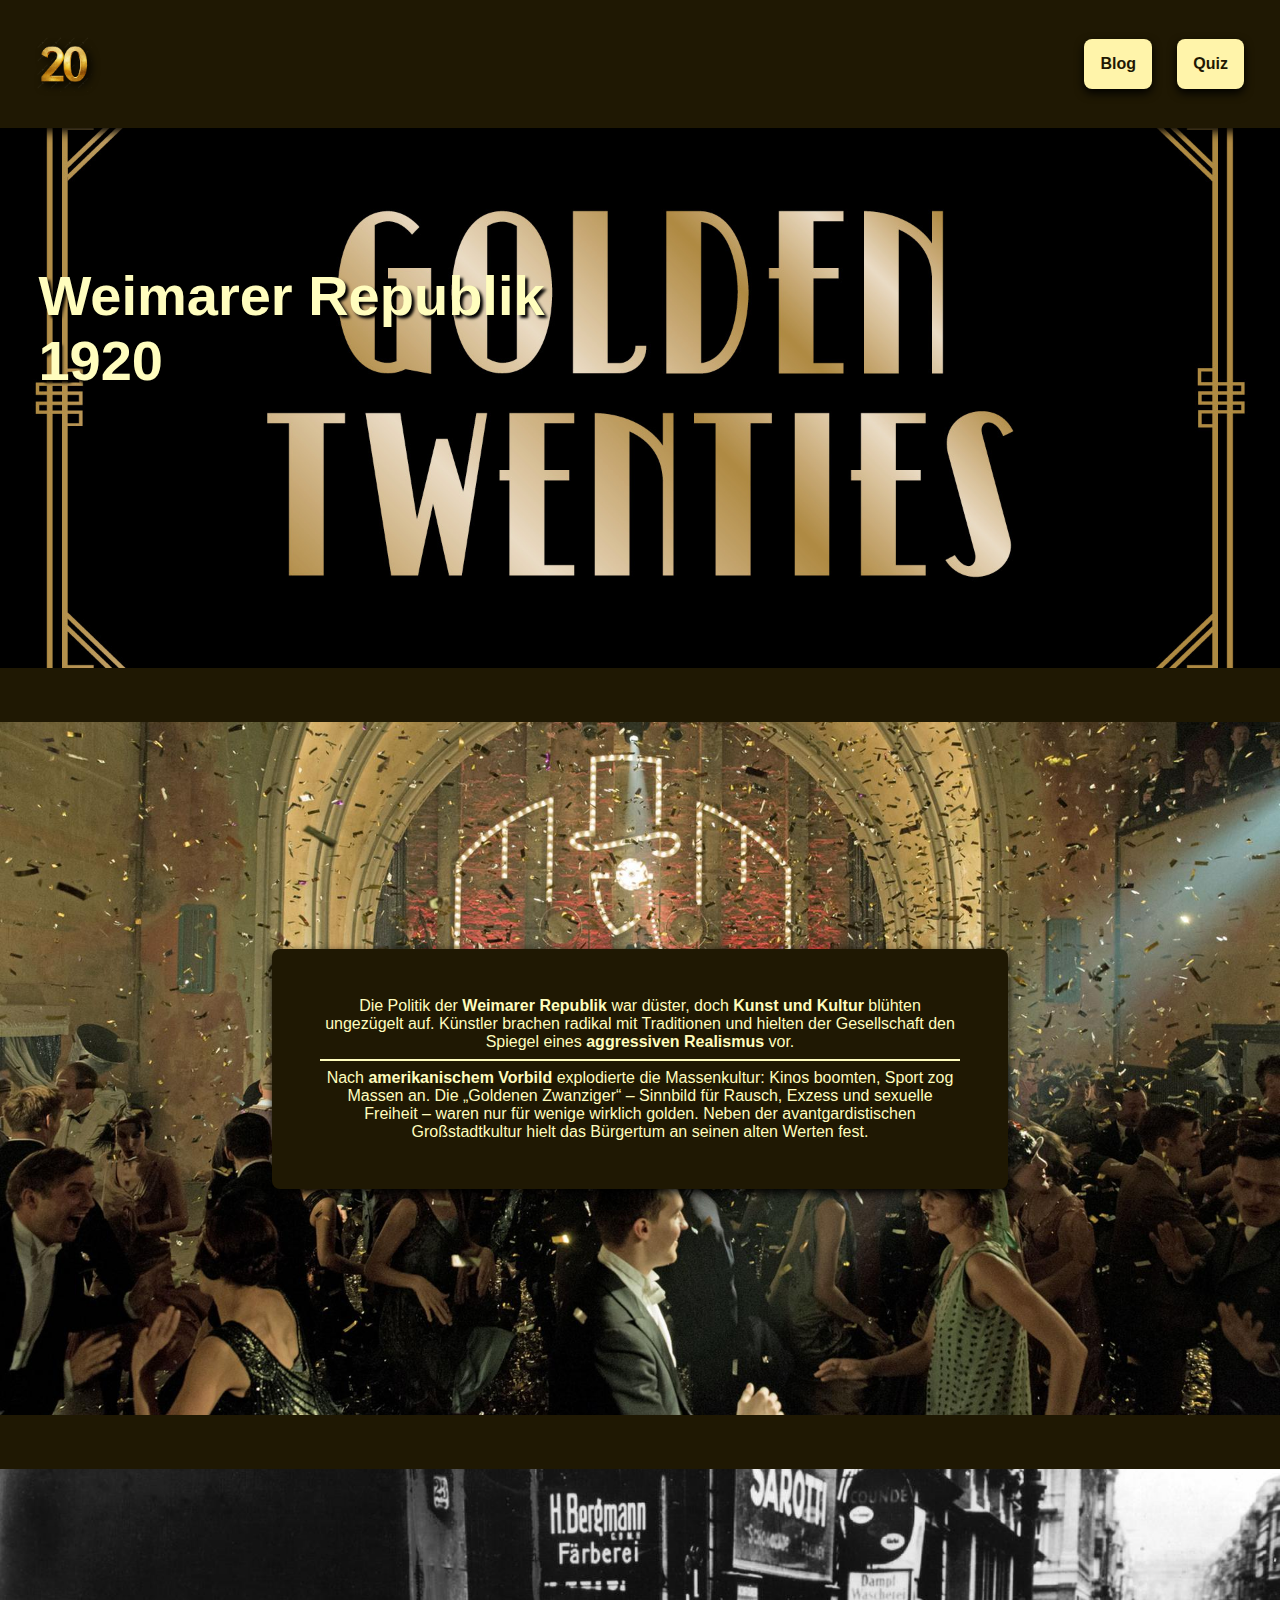
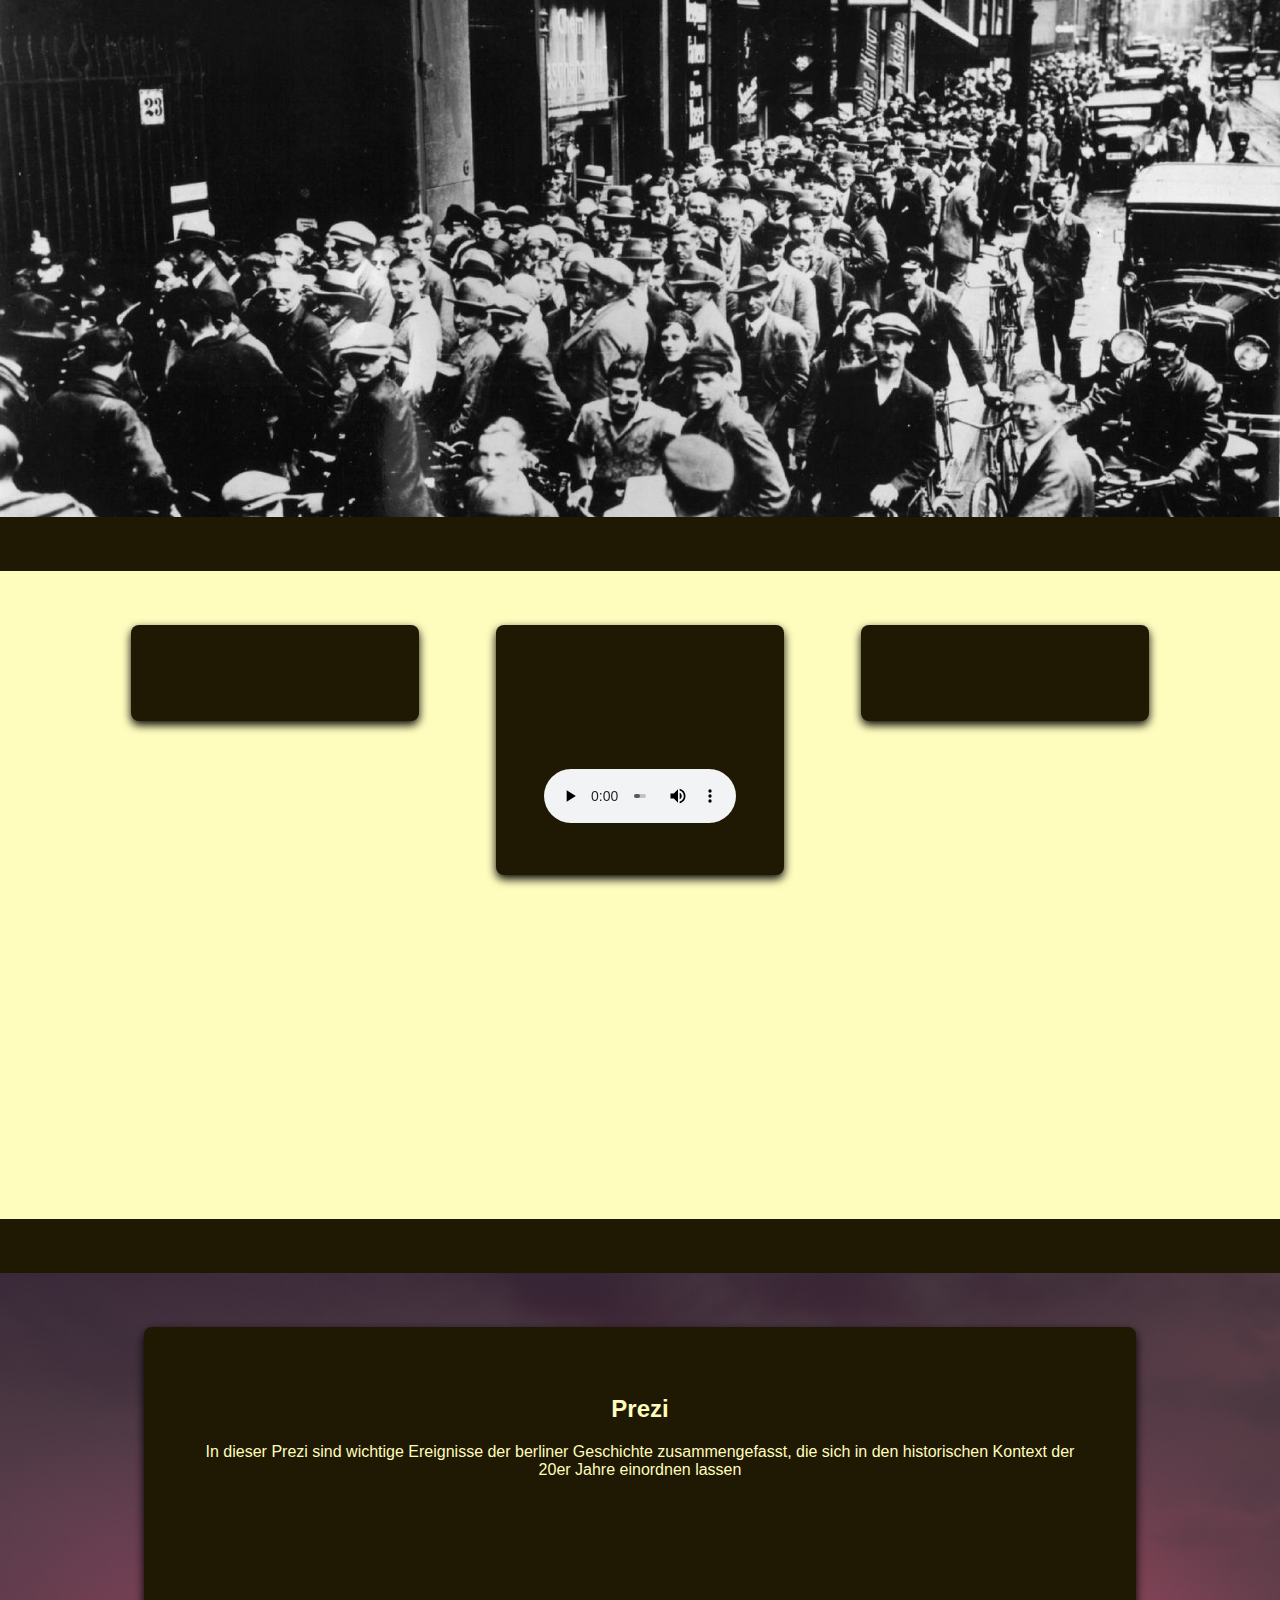
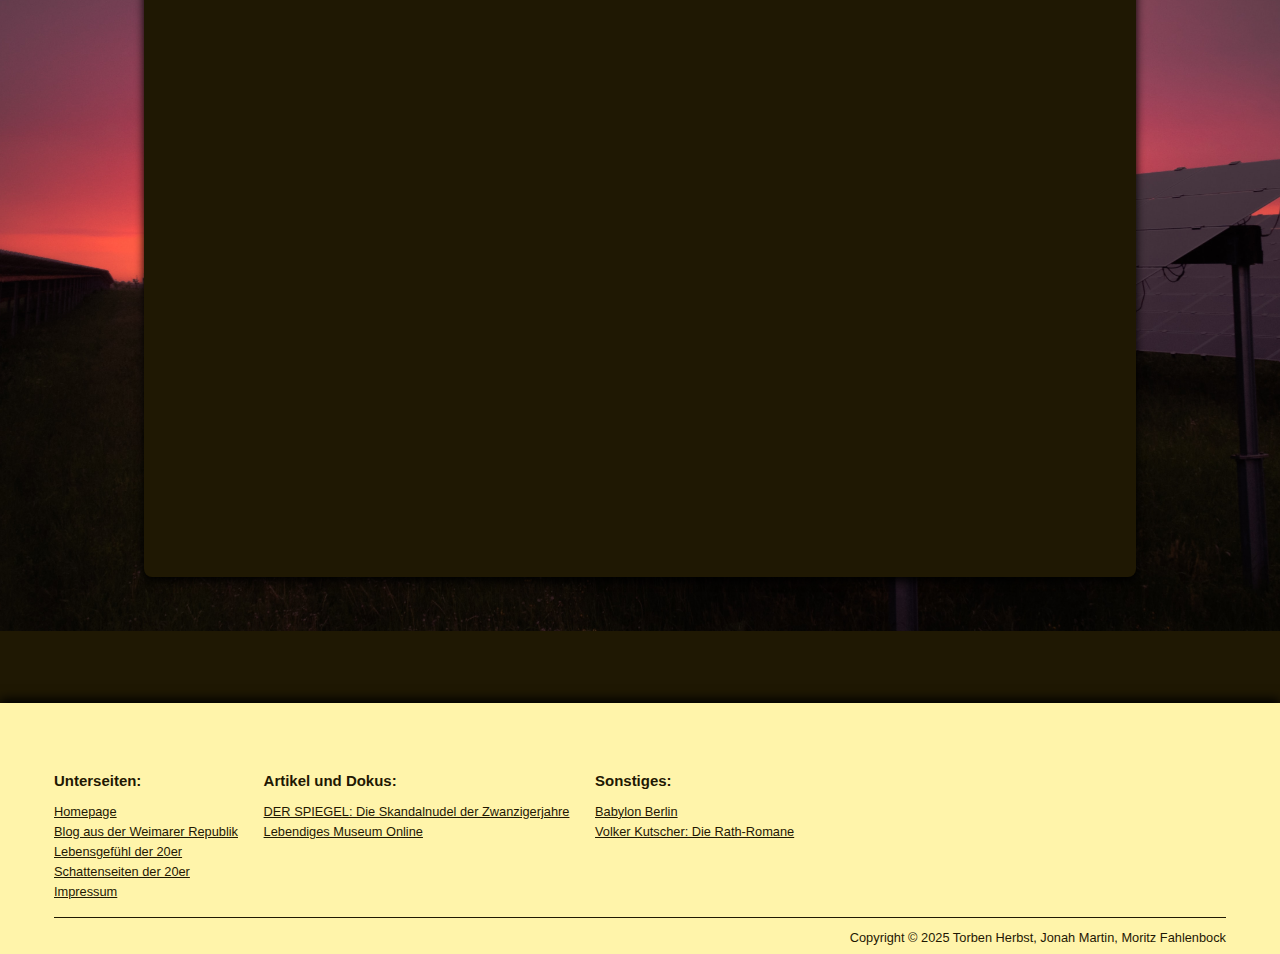
==== commit e107f638: "balls 2" ====
--- a/index.html
+++ b/index.html
@@ -47,7 +47,7 @@
 				</div>
 			</div>
 			<div class="container layout-buttons" style="background-image: url('Media/bg-menschenmasse.jpg');">
-				<div class="content-box">
+				<!-- <div class="content-box">
 					<hr>
 					<h2>visPluvium</h2>
 					<p>Over the recent years, visPluvium has designed the <a href="visplu.html">visPluvium Turbine&trade;</a>, a modular turbine with convenience and affordability in mind.</p>
@@ -58,31 +58,28 @@
 					<h2>Calendum</h2>
 					<p>Calendums most successful product so far, the <a href="calendum.html">Calendum Digital Calendar&trade;</a>, advances the classic concept of a calendar with features for intelligently managing your energy usage on the fly.</p>
 					<hr>
-				</div>
+				</div> -->
 			</div>
 			<div class="container layout-buttons smooth-background">
 				<!-- TODO -->
 				<div class="content-box">
-					<a href="faq.html#partner-corporations">
+					<!-- <a href="faq.html#partner-corporations">
 						<img src="Media/picto-button-2.png">
 					</a>
 					<hr>
 					<h2>Global</h2>
-					<p>To realize our goals, our company works together with a lot of other smaller corporations all around the world. Learn more about our partners <a href="faq.html#partner-corporations">here</a>!</p>
+					<p>To realize our goals, our company works together with a lot of other smaller corporations all around the world. Learn more about our partners <a href="faq.html#partner-corporations">here</a>!</p> -->
 				</div>
 				<div class="content-box">
 					<video controls src="Media/video-du-wachst-auf.mp4">
-					<hr>
-					<h2>Relieable</h2>
-					<p>In times like these where energy and sustainable ressources have grown so much in importance like never before in human history, it is important to have someone at your side who you can trust and rely upon. We intend to be that someone for you. And you can be this someone for us, by <a href="apply.html">applying at our company</a>. We would be glad to see you here soon!</p>
 				</div>
 				<div class="content-box">
-					<a href="">
+					<!-- <a href="">
 						<img src="Media/picto-button-3.png">
 					</a>
 					<hr>
 					<h2>Innovative</h2>
-					<p>Our company is already responsible for about 60% of all modern global power sources, such as solar, wind &amp; water energy. That's what <a href="">real innovation looks like</a>!</p>
+					<p>Our company is already responsible for about 60% of all modern global power sources, such as solar, wind &amp; water energy. That's what <a href="">real innovation looks like</a>!</p> -->
 				</div>
 				<!-- END TODO -->
 			</div>
@@ -115,7 +112,7 @@
 					<a href="https://gereonrath.de/">Volker Kutscher: Die Rath-Romane</a>
 				</div>
 			</div>
-			<div class="copyright">Copyright &copy; 2022-2023 BrightLife prod.</div>
+			<div class="copyright">Copyright &copy; 2025 Torben Herbst, Jonah Martin, Moritz Fahlenbock</div>
 		</footer>
 		<script src="JavaScript/slides.js"></script>
 	</body>
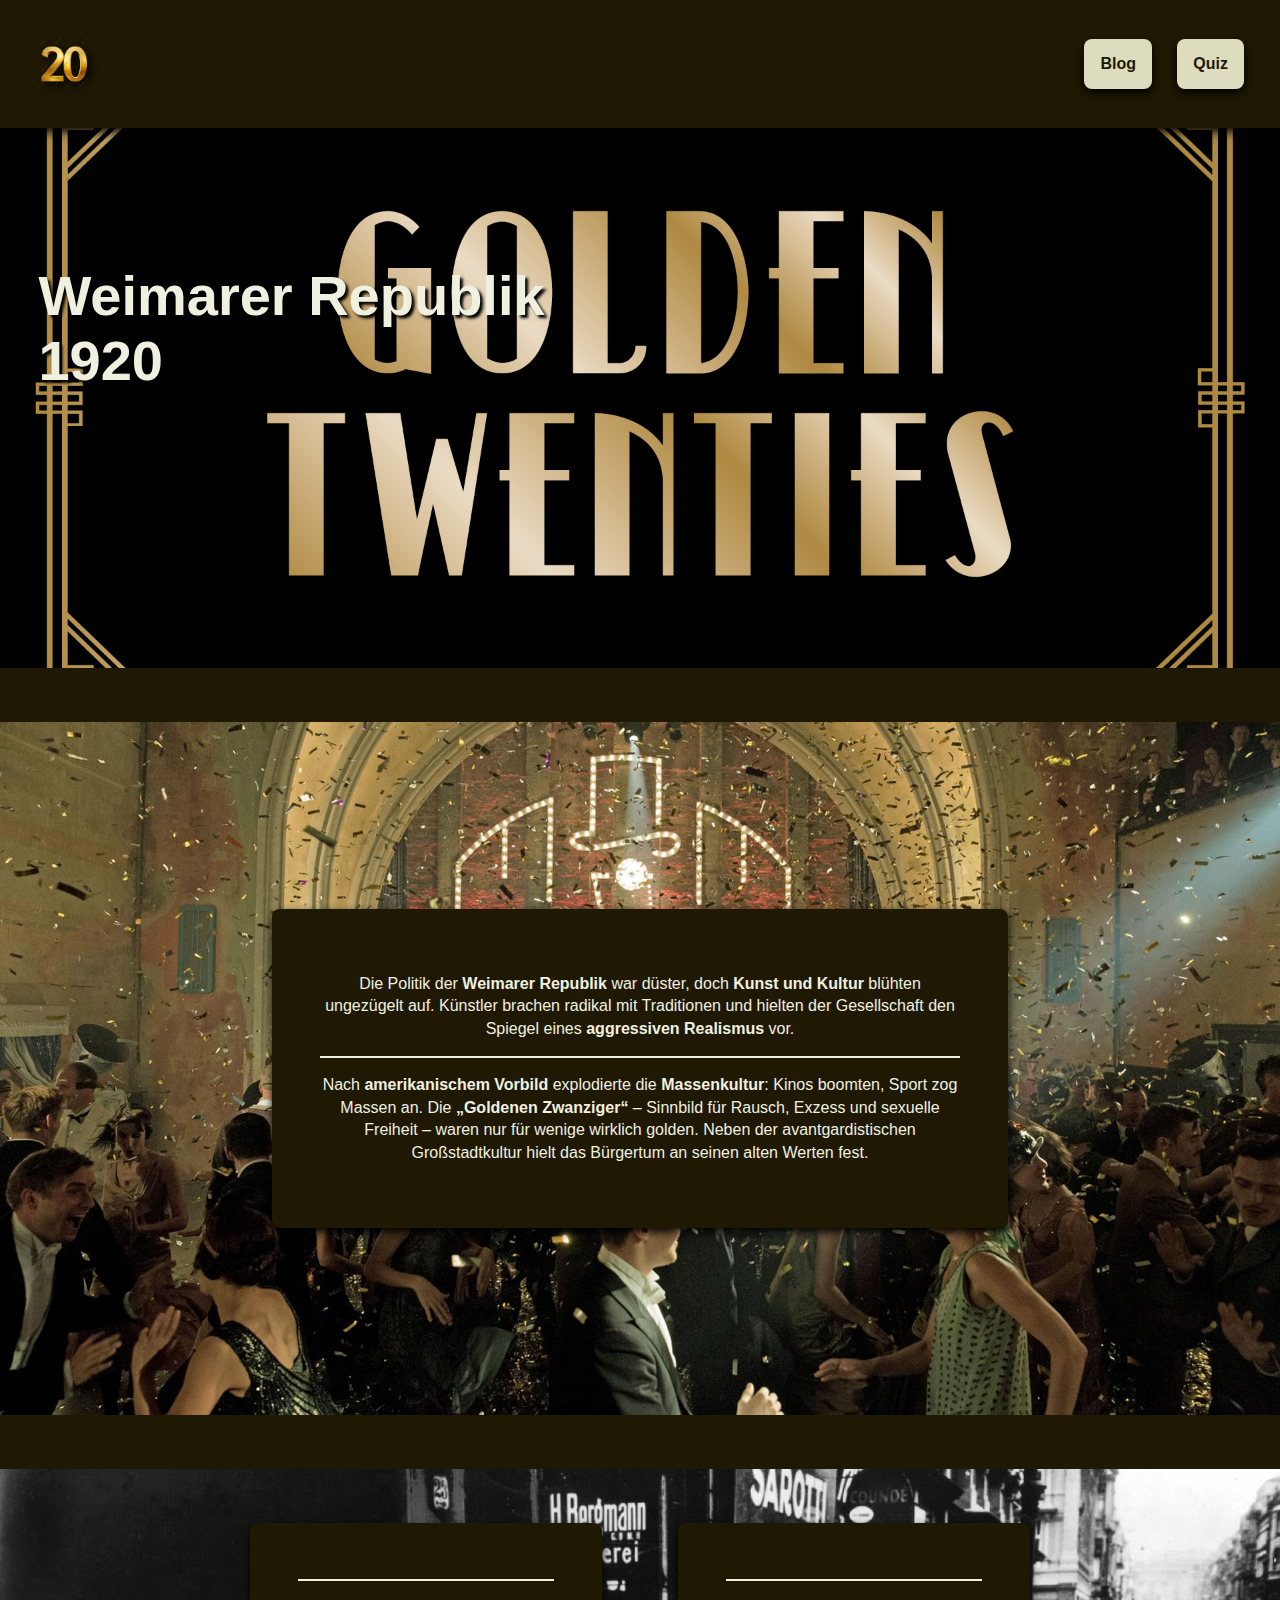
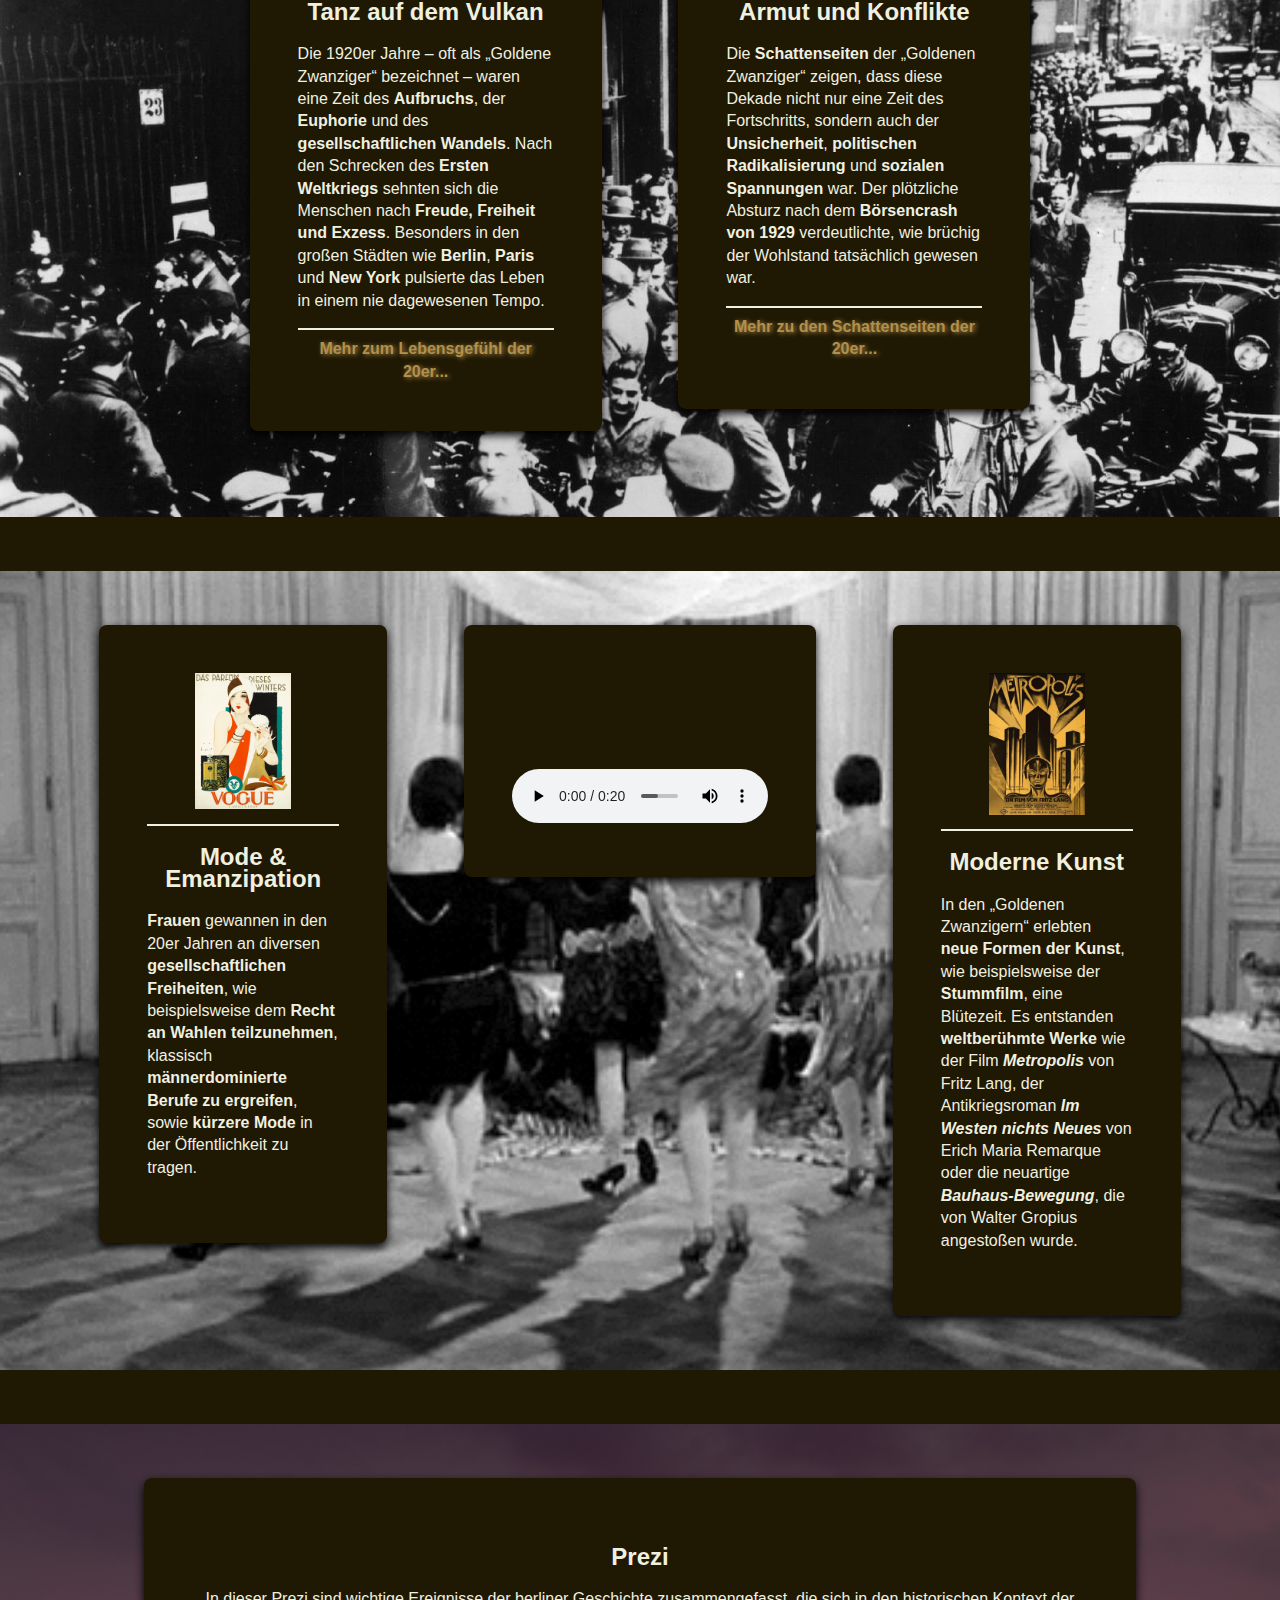
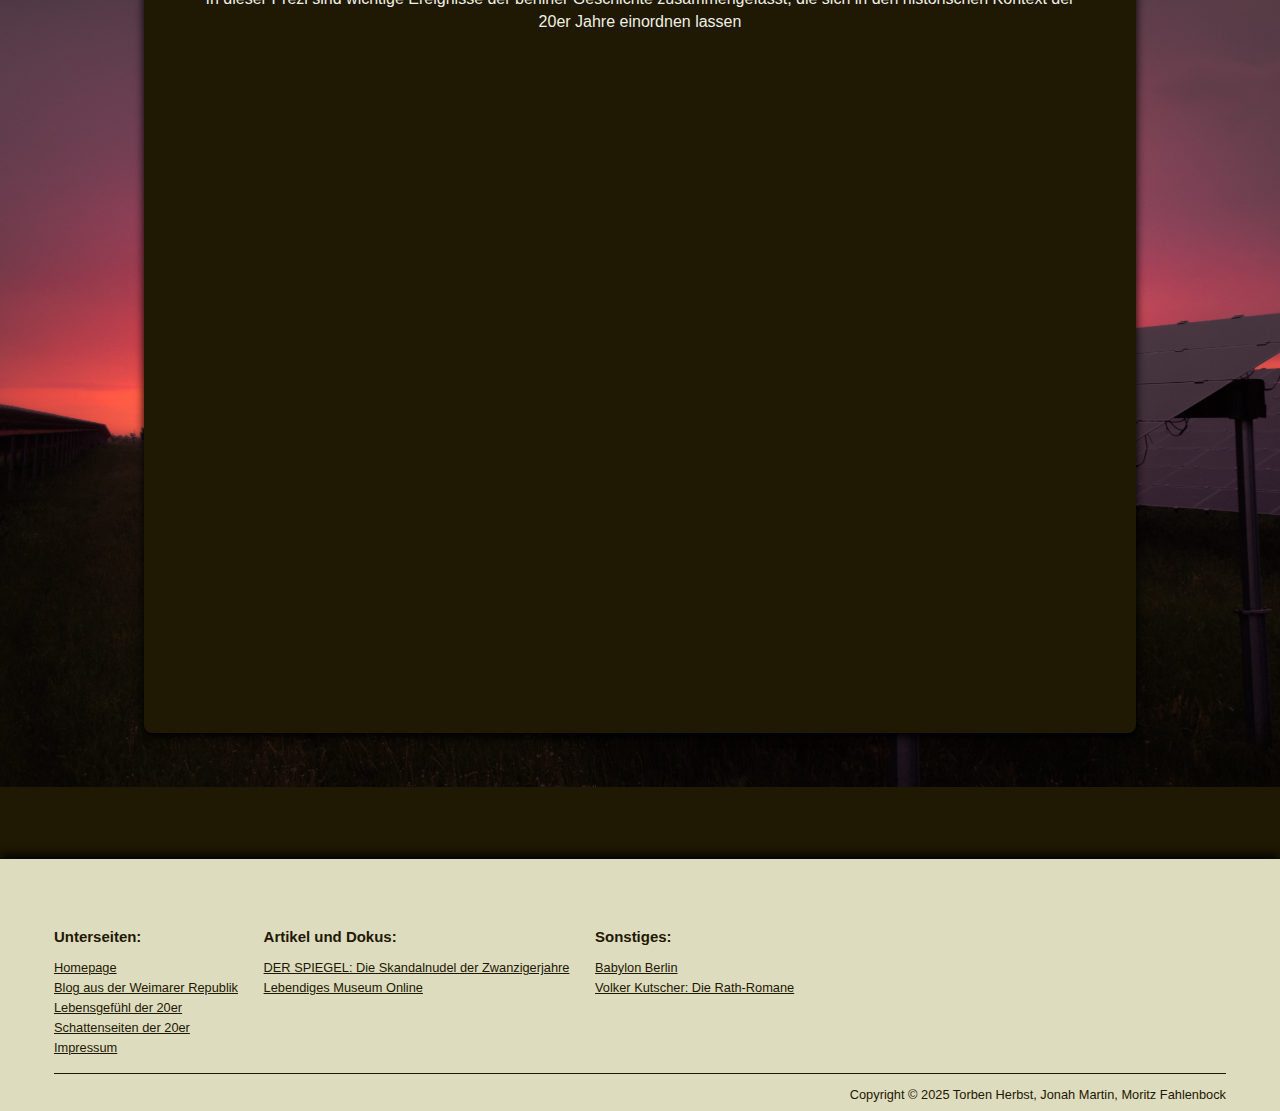
==== commit 9924cc06: "major content update" ====
--- a/index.html
+++ b/index.html
@@ -1,5 +1,5 @@
 <!DOCTYPE html>
-<html lang="en">
+<html lang="de">
 	<head>
 		<meta charset="utf-8">
 		<title>Goldene 20er: Hauptseite</title>
@@ -18,16 +18,10 @@
 			<div class="container">
 				<a href="blog.html" class="button" tabindex="2">Blog</a>
 				<a href="https://forms.office.com/Pages/ResponsePage.aspx?id=doMIcPDxwUeBzyVQYDhuU23PA9X9BzlIp231mAVAZ-FUNzZTVkxINjZSSVdMUUVXR0lGR0pEQ0JTRi4u" class="button" tabindex="3" target="_blank">Quiz</a>
-				<!-- <div class="dropdown" tabindex="3">
-					<div class="button" title="American English">Switch language <img src="Media/flag-en-US.png"></div>
-					<div class="menu">
-						<p>Sorry, we only support American English yet :(</p>
-					</div>
-				</div> -->
 			</div>
 		</header>
 		<main>
-			<div class="container layout-left smooth-background" style="background-image: url('Media/bg-golden-twenties.jpg');">
+			<div class="container layout-left smooth-background" style="background-image: url(Media/bg-golden-twenties.jpg)">
 				<div class="slide-container">
 					<div class="slide-wrapper">
 						<div class="slide">Weimarer Republik 1920</div>
@@ -36,58 +30,77 @@
 					</div>
 				</div>
 			</div>
-			<div class="container layout-box" style="background-image: url('Media/bg-babylon.jpg');">
+			<div class="container layout-box" style="background-image: url(Media/bg-babylon.jpg)">
 				<div class="content-box">
-					Die Politik der <b>Weimarer Republik</b> war düster, doch <b>Kunst und Kultur</b> blühten ungezügelt auf.
-					Künstler brachen radikal mit Traditionen und hielten der Gesellschaft den Spiegel eines <b>aggressiven Realismus</b> vor.
+					<p>
+						Die Politik der <b>Weimarer Republik</b> war düster, doch <b>Kunst und Kultur</b> blühten ungezügelt auf.
+						Künstler brachen radikal mit Traditionen und hielten der Gesellschaft den Spiegel eines <b>aggressiven Realismus</b> vor.
+					</p>
 					<hr>
-					Nach <b>amerikanischem Vorbild</b> explodierte die Massenkultur: Kinos boomten, Sport zog Massen an. Die „Goldenen Zwanziger“ – Sinnbild für Rausch,
-					Exzess und sexuelle Freiheit – waren nur für wenige wirklich golden. Neben der avantgardistischen Großstadtkultur hielt das Bürgertum an
-					seinen alten Werten fest.
+					<p>
+						Nach <b>amerikanischem Vorbild</b> explodierte die <b>Massenkultur</b>: Kinos boomten, Sport zog Massen an. Die <b>„Goldenen Zwanziger“</b> – Sinnbild für Rausch,
+						Exzess und sexuelle Freiheit – waren nur für wenige wirklich golden. Neben der avantgardistischen Großstadtkultur hielt das Bürgertum an
+						seinen alten Werten fest.
+					</p>
 				</div>
 			</div>
-			<div class="container layout-buttons" style="background-image: url('Media/bg-menschenmasse.jpg');">
-				<!-- <div class="content-box">
+			<div class="container layout-buttons" style="background-image: url(Media/bg-menschenmasse.jpg)">
+				<div class="content-box large">
 					<hr>
-					<h2>visPluvium</h2>
-					<p>Over the recent years, visPluvium has designed the <a href="visplu.html">visPluvium Turbine&trade;</a>, a modular turbine with convenience and affordability in mind.</p>
+					<h2>Tanz auf dem Vulkan</h2>
+					<p>
+						Die 1920er Jahre – oft als „Goldene Zwanziger“ bezeichnet – waren eine Zeit des <b>Aufbruchs</b>, der <b>Euphorie</b> und des <b>gesellschaftlichen Wandels</b>.
+						Nach den Schrecken des <b>Ersten Weltkriegs</b> sehnten sich die Menschen nach <b>Freude, Freiheit und Exzess</b>. Besonders in den großen Städten wie
+						<b>Berlin</b>, <b>Paris</b> und <b>New York</b> pulsierte das Leben in einem nie dagewesenen Tempo.
+					</p>
 					<hr>
+					<a href="leben.html">Mehr zum Lebensgefühl der 20er...</a>
 				</div>
+				<div class="content-box large">
+					<hr>
+					<h2>Armut und Konflikte</h2>
+					<p>
+						Die <b>Schattenseiten</b> der „Goldenen Zwanziger“ zeigen, dass diese Dekade nicht nur eine Zeit des Fortschritts, sondern auch der <b>Unsicherheit</b>,
+						<b>politischen Radikalisierung</b> und <b>sozialen Spannungen</b> war. Der plötzliche Absturz nach dem <b>Börsencrash von 1929</b> verdeutlichte, wie brüchig der
+						Wohlstand tatsächlich gewesen war.
+					</p>
+					<hr>
+					<a href="leben.html">Mehr zu den Schattenseiten der 20er...</a>
+				</div>
+			</div>
+			<div class="container layout-buttons" style="background-image: url(Media/bg-tanz.gif)">
 				<div class="content-box">
-					<hr>
-					<h2>Calendum</h2>
-					<p>Calendums most successful product so far, the <a href="calendum.html">Calendum Digital Calendar&trade;</a>, advances the classic concept of a calendar with features for intelligently managing your energy usage on the fly.</p>
-					<hr>
-				</div> -->
-			</div>
-			<div class="container layout-buttons smooth-background">
-				<!-- TODO -->
-				<div class="content-box">
-					<!-- <a href="faq.html#partner-corporations">
-						<img src="Media/picto-button-2.png">
+					<a href="leben.html#frauen">
+						<img src="Media/bg-vogue.jpg">
 					</a>
 					<hr>
-					<h2>Global</h2>
-					<p>To realize our goals, our company works together with a lot of other smaller corporations all around the world. Learn more about our partners <a href="faq.html#partner-corporations">here</a>!</p> -->
+					<h2>Mode &amp; Emanzipation</h2>
+					<p>
+						<b>Frauen</b> gewannen in den 20er Jahren an diversen <b>gesellschaftlichen Freiheiten</b>, wie beispielsweise dem <b>Recht an Wahlen teilzunehmen</b>, klassisch <b>männerdominierte Berufe
+						zu ergreifen</b>, sowie <b>kürzere Mode</b> in der Öffentlichkeit zu tragen.
+					</p>
 				</div>
-				<div class="content-box">
+				<div class="content-box large">
 					<video controls src="Media/video-du-wachst-auf.mp4">
 				</div>
 				<div class="content-box">
-					<!-- <a href="">
-						<img src="Media/picto-button-3.png">
+					<a href="leben.html#kunst">
+						<img src="Media/img-metropolis.jpg">
 					</a>
 					<hr>
-					<h2>Innovative</h2>
-					<p>Our company is already responsible for about 60% of all modern global power sources, such as solar, wind &amp; water energy. That's what <a href="">real innovation looks like</a>!</p> -->
+					<h2>Moderne Kunst</h2>
+					<p>
+						In den „Goldenen Zwanzigern“ erlebten <b>neue Formen der Kunst</b>, wie beispielsweise der <b>Stummfilm</b>, eine Blütezeit. Es entstanden <b>weltberühmte Werke</b> wie der Film <i>Metropolis</i> von
+						Fritz Lang, der Antikriegsroman <i>Im Westen nichts Neues</i> von Erich Maria Remarque oder die neuartige <i>Bauhaus-Bewegung</i>, die von Walter Gropius angestoßen wurde.
+					</p>
 				</div>
 				<!-- END TODO -->
 			</div>
-			<div class="container layout-box" style="background-image: url('Media/bg-solar.jpg');">
+			<div class="container layout-box" style="background-image: url(Media/bg-solar.jpg)">
 				<div class="content-box large">
 					<h2>Prezi</h2>
 					<p>In dieser Prezi sind wichtige Ereignisse der berliner Geschichte zusammengefasst, die sich in den historischen Kontext der 20er Jahre einordnen lassen</p>
-					<iframe src="https://prezi.com/p/embed/kqvphxunvhk7/" id="iframe_container" frameborder="0" webkitallowfullscreen="" mozallowfullscreen="" allowfullscreen="" allow="autoplay; fullscreen" height="315" width="560"></iframe>
+					<iframe src="https://prezi.com/p/embed/kqvphxunvhk7/" frameborder="0" webkitallowfullscreen mozallowfullscreen allowfullscreen allow="autoplay; fullscreen" height="315" width="560"></iframe>
 				</div>
 			</div>
 		</main>
--- a/CSS/main.css
+++ b/CSS/main.css
@@ -1 +1 @@
-@font-face{font-family:Walbaum;src:url(../Fonts/Walbaum.woff2)}@keyframes title-fade-in-text{to{background-size:100% 100%}}@keyframes title-fade-in-shadow{to{filter:drop-shadow(0 4px 8px var(--shadow-default))}}@keyframes title-blink{50%{opacity:0}to{opacity:100}}@keyframes highlight-target{from{opacity:.3}to{opacity:1}}:root{--bg-dark: #fff4aa;--bg-dark-dim: #262b34;--bg-dark-highlight: #d5c86d;--bg-light: #1f1803;--bg-smooth-grey: #fffdbe;--fg-dark: #1f1803;--fg-dark-highlight: #000000;--fg-light: #fffdbe;--fg-link-highlight: var(--fg-link-normal);--fg-link-normal: #b2904c;--shadow-default: #000000;--shadow-link-highlight: var(--fg-link-normal);--shadow-link-normal: var(--fg-link-normal)}:target{animation:highlight-target 2s ease forwards}::-moz-selection{background-color:var(--fg-link-normal);box-shadow:2px 4px 5px #fff;color:#fff;display:block;text-shadow:2px 4px 5px #fff}::selection{background-color:var(--fg-link-normal);box-shadow:2px 4px 5px #fff;color:#fff;display:block;text-shadow:2px 4px 5px #fff}html{scrollbar-color:var(--fg-dark) var(--bg-dark-dim)}body{background-color:var(--bg-light);color:var(--fg-light);display:flex;flex-direction:column;font-family:sans-serif;justify-content:space-between;margin:0;min-height:100vh;overflow:hidden visible}header{align-items:center;background-color:var(--bg-light);box-shadow:0 4px 10px var(--shadow-default);color:var(--fg-light);display:flex;padding:4vh;position:relative;justify-content:space-between;z-index:1}header #page-title{margin:0 2ex;-webkit-user-select:none;-moz-user-select:none;user-select:none;font-family:Walbaum}@supports((-webkit-background-clip: text) or (background-clip: text)){header #page-title{animation:title-fade-in-text 5s .5s forwards;-webkit-background-clip:text;background-clip:text;background-repeat:no-repeat;background-size:0 100%;background-image:linear-gradient(30deg, var(--fg-light), var(--fg-link-normal));color:rgba(0,0,0,0)}}header .button{margin-left:3ex}header .dropdown{margin-left:3ex}header .dropdown .button{margin-left:0}header .container{align-items:center;display:flex}header .logo{filter:drop-shadow(var(--shadow-default) 3px 3px 5px);display:block;height:3.5em;-webkit-user-select:none;-moz-user-select:none;user-select:none}header .logo:not([no-hover]):hover{opacity:.8}header img{height:1em;vertical-align:middle}main .dropdown,header .dropdown{position:relative}main .dropdown .button,header .dropdown .button{margin-left:0}main .dropdown .menu,header .dropdown .menu{background-color:var(--bg-dark);border-radius:.5em;box-shadow:0 4px 10px var(--shadow-default);box-sizing:border-box;color:var(--fg-dark);display:none;min-width:120%;padding:1em;position:absolute;right:0}main .dropdown:focus-within .menu,header .dropdown:focus-within .menu{display:block}main .button,header .button{background-color:var(--bg-dark);border:none;border-radius:.5em;box-shadow:0 4px 10px var(--shadow-default);color:var(--fg-dark);cursor:pointer;display:block;font-weight:bold;padding:1em;text-align:center;text-decoration:none;-webkit-user-select:none;-moz-user-select:none;user-select:none}main .button:not([no-hover]):hover,main .button:not([no-hover]):focus-within,main .dropdown:not([no-hover]):focus-within .button,header .button:not([no-hover]):hover,header .button:not([no-hover]):focus-within,header .dropdown:not([no-hover]):focus-within .button{color:var(--fg-dark-highlight);background-color:var(--bg-dark-highlight)}main{background-color:var(--bg-light);color:var(--fg-light);margin-bottom:8vh}main.invert{background-color:var(--bg-dark);color:var(--fg-dark)}main .container{background-position:center;background-repeat:no-repeat;background-size:cover;margin:6vh 0;overflow:hidden;padding:6vh 0;width:100%}main .container.smooth-background{background-color:var(--bg-smooth-grey);box-shadow:none}main .container:first-child{margin-top:0}main .container:last-child{margin-bottom:0}main .container .content-box{background-color:var(--bg-light);border-radius:.5em;box-shadow:0 4px 10px var(--shadow-default);color:var(--fg-light);padding:3em;text-align:center;word-wrap:break-word}main .container .content-box hr{border:1px solid var(--fg-light)}main .container .content-box a{color:var(--fg-link-normal);font-weight:bold;text-decoration:none;text-shadow:2px 4px 5px var(--shadow-link-normal)}main .container .content-box a:not([no-hover]):hover{color:var(--fg-link-highlight);-webkit-text-decoration:underline 1px;text-decoration:underline 1px;text-shadow:2px 4px 5px var(--shadow-link-highlight)}main .container .content-box b{font-family:Impact,Haettenschweiler,"Arial Narrow Bold",sans-serif}main .container .content-box b:not([no-hover]):hover{color:var(--fg-link-highlight)}main .container .content-box.invert{background-color:var(--bg-dark);color:var(--fg-dark)}main .container .content-box.invert hr{border-color:var(--fg-dark)}main .container .content-banner{-webkit-user-select:none;-moz-user-select:none;user-select:none}main .layout-box{align-items:center;display:flex;justify-content:center;min-height:65vh}main .layout-box .content-box{width:50vw}main .layout-box .content-box.large{width:70vw}main .layout-box iframe{width:100%;height:70vh}main .layout-buttons{align-items:flex-start;background-color:var(--bg-smooth-grey);display:flex;justify-content:center;min-height:60vh}main .layout-buttons .content-box{margin:0 3vw;width:15vw}main .layout-buttons .content-box img{width:50%}main .layout-buttons .content-box video{width:100%}main .layout-buttons .content-box h2{font-weight:bold}main .layout-buttons .content-box p{text-align:justify}main .layout-img{align-items:center;-moz-column-gap:3em;column-gap:3em;display:flex;justify-content:center;min-height:60vh}main .layout-img .content-box{width:30vw}main .layout-img .wrap-img{display:flex;flex-direction:column;height:55vh;justify-content:center}main .layout-img .wrap-img img,main .layout-img .wrap-img video{height:auto;max-height:100%;max-width:100%;-o-object-fit:contain;object-fit:contain}main .layout-img .wrap-img img.smooth-img,main .layout-img .wrap-img video.smooth-img{border-radius:1em;box-shadow:0 4px 10px 5px var(--shadow-default)}main .layout-img .wrap-img img:not([no-hover]):hover,main .layout-img .wrap-img video:not([no-hover]):hover{filter:brightness(80%)}main .layout-left{align-items:center;box-sizing:border-box;display:flex;height:60vh;justify-content:flex-start;padding-left:3vw}main .layout-left .content-banner{box-sizing:border-box;font-size:3.5em;font-weight:bold;height:30vh;padding-left:3vw;-webkit-user-select:none;-moz-user-select:none;user-select:none;width:40vw}main .layout-shelf{align-items:center;display:flex;flex-direction:column;justify-content:space-between}main .layout-shelf img,main .layout-shelf video{height:70vh}main .layout-shelf img.smooth-img,main .layout-shelf video.smooth-img{box-shadow:0 4px 10px 5px var(--shadow-default)}main .layout-shelf nav{display:flex;justify-content:center;width:100%}main .layout-shelf nav .nav-button{margin:3ex;width:12%}main .layout-row{align-items:center;display:flex;justify-content:space-evenly;min-height:60vh}main .layout-row .item{font-weight:bold;font-size:1.5em}main .layout-row .operator{background-color:var(--bg-light);border-radius:.5em;box-shadow:0 4px 10px var(--shadow-default);color:var(--fg-light);padding:1.5em;text-align:center}footer{background-color:var(--bg-dark);box-shadow:0 -4px 10px var(--shadow-default);color:var(--fg-dark);font-size:.8em;padding:6vh;padding-bottom:1vh}footer .links{display:flex}footer .container{min-width:10vw;padding-right:2vw}footer .copyright{border-top:1px solid var(--fg-dark);margin-top:1em;padding-top:1em;text-align:right}footer a{color:var(--fg-dark);display:block;margin-bottom:5px;text-decoration:underline;transition:all .2s}footer a:not([no-hover]):hover{color:#fff;text-shadow:-1px -1px #fff;transition:all .2s}footer img{height:1em;margin-right:1ex;vertical-align:middle}.centered,.centered *{text-align:center !important}.justified,.justified *{text-align:justify !important}.light-font,.light-font *{font-weight:normal !important}@media(max-aspect-ratio: 4/6){header{padding:4vw}header #page-title{font-size:3em}header .logo{height:6em}main .button,header .button{font-size:1.5em}main .dropdown .menu,header .dropdown .menu{font-size:1.8em}main{margin-bottom:4vh}main .container{margin:3vh 0;padding:3vh 0}main .container .content-box{font-size:1.8em}main .container .content-box h2{font-size:1.7em}main .container .content-box hr{border-width:1.8px}main .layout-box{min-height:30vh}main .layout-buttons{align-items:center;flex-direction:column;min-height:50vh}main .layout-buttons .content-box{margin:2vh 0;width:55vw}main .layout-buttons .content-box img{width:20%}main .layout-img{flex-direction:column;min-height:30vh}main .layout-img>*{margin:2vh 0}main .layout-img .content-box{width:50vw}main .layout-img .wrap-img{width:50vw}main .layout-left{height:20vh}main .layout-left .content-banner{height:15vh}main .layout-shelf img{height:40vh}main .layout-row{min-height:30vh}footer{padding:6vw;font-size:1.8em}footer .links{flex-direction:column}footer .container{align-items:center;display:flex;flex-wrap:wrap}footer .copyright{border-top-width:3px}footer a{margin-bottom:0;margin-left:10px}}+@font-face{font-family:Walbaum;src:url(../Fonts/Walbaum.woff2)}@keyframes title-fade-in-text{to{background-size:100% 100%}}@keyframes title-fade-in-shadow{to{filter:drop-shadow(0 4px 8px var(--shadow-default))}}@keyframes title-blink{50%{opacity:0}to{opacity:100}}@keyframes highlight-target{from{opacity:.3}to{opacity:1}}:root{--bg-dark: #dddcbe;--bg-dark-dim: #262b34;--bg-dark-highlight: #d5c86d;--bg-light: #1f1803;--bg-smooth-grey: #dddcbe;--fg-dark: #1f1803;--fg-dark-highlight: #000000;--fg-light: #f0f0e0;--fg-link-highlight: var(--fg-link-normal);--fg-link-normal: #b2904c;--shadow-default: #000000;--shadow-link-highlight: var(--fg-link-normal);--shadow-link-normal: var(--fg-link-normal)}:target{animation:highlight-target 2s ease forwards}::-moz-selection{background-color:var(--fg-link-normal);box-shadow:2px 4px 5px #fff;color:#fff;display:block;text-shadow:2px 4px 5px #fff}::selection{background-color:var(--fg-link-normal);box-shadow:2px 4px 5px #fff;color:#fff;display:block;text-shadow:2px 4px 5px #fff}html{scrollbar-color:var(--fg-dark) var(--bg-dark-dim)}body{background-color:var(--bg-light);color:var(--fg-light);display:flex;flex-direction:column;font-family:sans-serif;justify-content:space-between;margin:0;min-height:100vh;overflow:hidden visible}header{align-items:center;background-color:var(--bg-light);box-shadow:0 4px 10px var(--shadow-default);color:var(--fg-light);display:flex;padding:4vh;position:relative;justify-content:space-between;z-index:1}header #page-title{margin:0 2ex;-webkit-user-select:none;-moz-user-select:none;user-select:none;font-family:Walbaum}@supports((-webkit-background-clip: text) or (background-clip: text)){header #page-title{animation:title-fade-in-text 5s .5s forwards;-webkit-background-clip:text;background-clip:text;background-repeat:no-repeat;background-size:0 100%;background-image:linear-gradient(30deg, var(--fg-light), var(--fg-link-normal));color:rgba(0,0,0,0)}}header .button{margin-left:3ex}header .dropdown{margin-left:3ex}header .dropdown .button{margin-left:0}header .container{align-items:center;display:flex}header .logo{filter:drop-shadow(var(--shadow-default) 3px 3px 5px);display:block;height:3.5em;-webkit-user-select:none;-moz-user-select:none;user-select:none}header .logo:not([no-hover]):hover{opacity:.8}header img{height:1em;vertical-align:middle}main .dropdown,header .dropdown{position:relative}main .dropdown .button,header .dropdown .button{margin-left:0}main .dropdown .menu,header .dropdown .menu{background-color:var(--bg-dark);border-radius:.5em;box-shadow:0 4px 10px var(--shadow-default);box-sizing:border-box;color:var(--fg-dark);display:none;min-width:120%;padding:1em;position:absolute;right:0}main .dropdown:focus-within .menu,header .dropdown:focus-within .menu{display:block}main .button,header .button{background-color:var(--bg-dark);border:none;border-radius:.5em;box-shadow:0 4px 10px var(--shadow-default);color:var(--fg-dark);cursor:pointer;display:block;font-weight:bold;padding:1em;text-align:center;text-decoration:none;-webkit-user-select:none;-moz-user-select:none;user-select:none}main .button:not([no-hover]):hover,main .button:not([no-hover]):focus-within,main .dropdown:not([no-hover]):focus-within .button,header .button:not([no-hover]):hover,header .button:not([no-hover]):focus-within,header .dropdown:not([no-hover]):focus-within .button{color:var(--fg-dark-highlight);background-color:var(--bg-dark-highlight)}main{background-color:var(--bg-light);color:var(--fg-light);margin-bottom:8vh}main.invert{background-color:var(--bg-dark);color:var(--fg-dark)}main .container{background-position:center;background-repeat:no-repeat;background-size:cover;margin:6vh 0;overflow:hidden;padding:6vh 0;width:100%}main .container.smooth-background{background-color:var(--bg-smooth-grey);box-shadow:none}main .container:first-child{margin-top:0}main .container:last-child{margin-bottom:0}main .container .content-box{background-color:var(--bg-light);border-radius:.5em;box-shadow:0 4px 10px var(--shadow-default);color:var(--fg-light);padding:3em;text-align:center;word-wrap:break-word;line-height:1.4em}main .container .content-box hr{border:1px solid var(--fg-light)}main .container .content-box a{color:var(--fg-link-normal);font-weight:bold;text-decoration:none;text-shadow:2px 1px 5px var(--shadow-link-normal)}main .container .content-box a:not([no-hover]):hover{color:var(--fg-link-highlight);-webkit-text-decoration:underline 1px;text-decoration:underline 1px;text-shadow:2px 4px 5px var(--shadow-link-highlight)}main .container .content-box b,main .container .content-box i{font-weight:900}main .container .content-box b:not([no-hover]):hover,main .container .content-box i:not([no-hover]):hover{color:var(--fg-link-highlight)}main .container .content-box.invert{background-color:var(--bg-dark);color:var(--fg-dark)}main .container .content-box.invert hr{border-color:var(--fg-dark)}main .container .content-banner{-webkit-user-select:none;-moz-user-select:none;user-select:none}main .layout-box{align-items:center;display:flex;justify-content:center;min-height:65vh}main .layout-box .content-box{width:50vw}main .layout-box .content-box.large{width:70vw}main .layout-box iframe{width:100%;height:70vh}main .layout-buttons{align-items:flex-start;background-color:var(--bg-smooth-grey);display:flex;justify-content:center;min-height:60vh}main .layout-buttons .content-box{margin:0 3vw;width:15vw}main .layout-buttons .content-box.large{width:20vw}main .layout-buttons .content-box img{width:50%}main .layout-buttons .content-box video{width:100%}main .layout-buttons .content-box h2{font-weight:bold}main .layout-buttons .content-box p{text-align:left}main .layout-img{align-items:center;-moz-column-gap:3em;column-gap:3em;display:flex;justify-content:center;min-height:60vh}main .layout-img .content-box{width:30vw}main .layout-img .wrap-img{display:flex;flex-direction:column;height:55vh;justify-content:center}main .layout-img .wrap-img img,main .layout-img .wrap-img video{height:auto;max-height:100%;max-width:100%;-o-object-fit:contain;object-fit:contain}main .layout-img .wrap-img img.smooth-img,main .layout-img .wrap-img video.smooth-img{border-radius:1em;box-shadow:0 4px 10px 5px var(--shadow-default)}main .layout-img .wrap-img img:not([no-hover]):hover,main .layout-img .wrap-img video:not([no-hover]):hover{filter:brightness(80%)}main .layout-left{align-items:center;box-sizing:border-box;display:flex;height:60vh;justify-content:flex-start;padding-left:3vw}main .layout-left .content-banner{box-sizing:border-box;font-size:3.5em;font-weight:bold;height:30vh;padding-left:3vw;-webkit-user-select:none;-moz-user-select:none;user-select:none;width:40vw}main .layout-shelf{align-items:center;display:flex;flex-direction:column;justify-content:space-between}main .layout-shelf img,main .layout-shelf video{height:70vh}main .layout-shelf img.smooth-img,main .layout-shelf video.smooth-img{box-shadow:0 4px 10px 5px var(--shadow-default)}main .layout-shelf nav{display:flex;justify-content:center;width:100%}main .layout-shelf nav .nav-button{margin:3ex;width:12%}main .layout-row{align-items:center;display:flex;justify-content:space-evenly;min-height:60vh}main .layout-row .item{font-weight:bold;font-size:1.5em}main .layout-row .operator{background-color:var(--bg-light);border-radius:.5em;box-shadow:0 4px 10px var(--shadow-default);color:var(--fg-light);padding:1.5em;text-align:center}footer{background-color:var(--bg-dark);box-shadow:0 -4px 10px var(--shadow-default);color:var(--fg-dark);font-size:.8em;padding:6vh;padding-bottom:1vh}footer .links{display:flex}footer .container{min-width:10vw;padding-right:2vw}footer .copyright{border-top:1px solid var(--fg-dark);margin-top:1em;padding-top:1em;text-align:right}footer a{color:var(--fg-dark);display:block;margin-bottom:5px;text-decoration:underline;transition:all .2s}footer a:not([no-hover]):hover{color:#fff;text-shadow:-1px -1px #fff;transition:all .2s}footer img{height:1em;margin-right:1ex;vertical-align:middle}.centered,.centered *{text-align:center !important}.justified,.justified *{text-align:justify !important}.light-font,.light-font *{font-weight:normal !important}@media(max-aspect-ratio: 4/6){header{padding:4vw}header #page-title{font-size:3em}header .logo{height:6em}main .button,header .button{font-size:1.5em}main .dropdown .menu,header .dropdown .menu{font-size:1.8em}main{margin-bottom:4vh}main .container{margin:3vh 0;padding:3vh 0}main .container .content-box{font-size:1.8em}main .container .content-box h2{font-size:1.7em}main .container .content-box hr{border-width:1.8px}main .layout-box{min-height:30vh}main .layout-buttons{align-items:center;flex-direction:column;min-height:50vh}main .layout-buttons .content-box{margin:2vh 0;width:55vw}main .layout-buttons .content-box img{width:20%}main .layout-img{flex-direction:column;min-height:30vh}main .layout-img>*{margin:2vh 0}main .layout-img .content-box{width:50vw}main .layout-img .wrap-img{width:50vw}main .layout-left{height:20vh}main .layout-left .content-banner{height:15vh}main .layout-shelf img{height:40vh}main .layout-row{min-height:30vh}footer{padding:6vw;font-size:1.8em}footer .links{flex-direction:column}footer .container{align-items:center;display:flex;flex-wrap:wrap}footer .copyright{border-top-width:3px}footer a{margin-bottom:0;margin-left:10px}}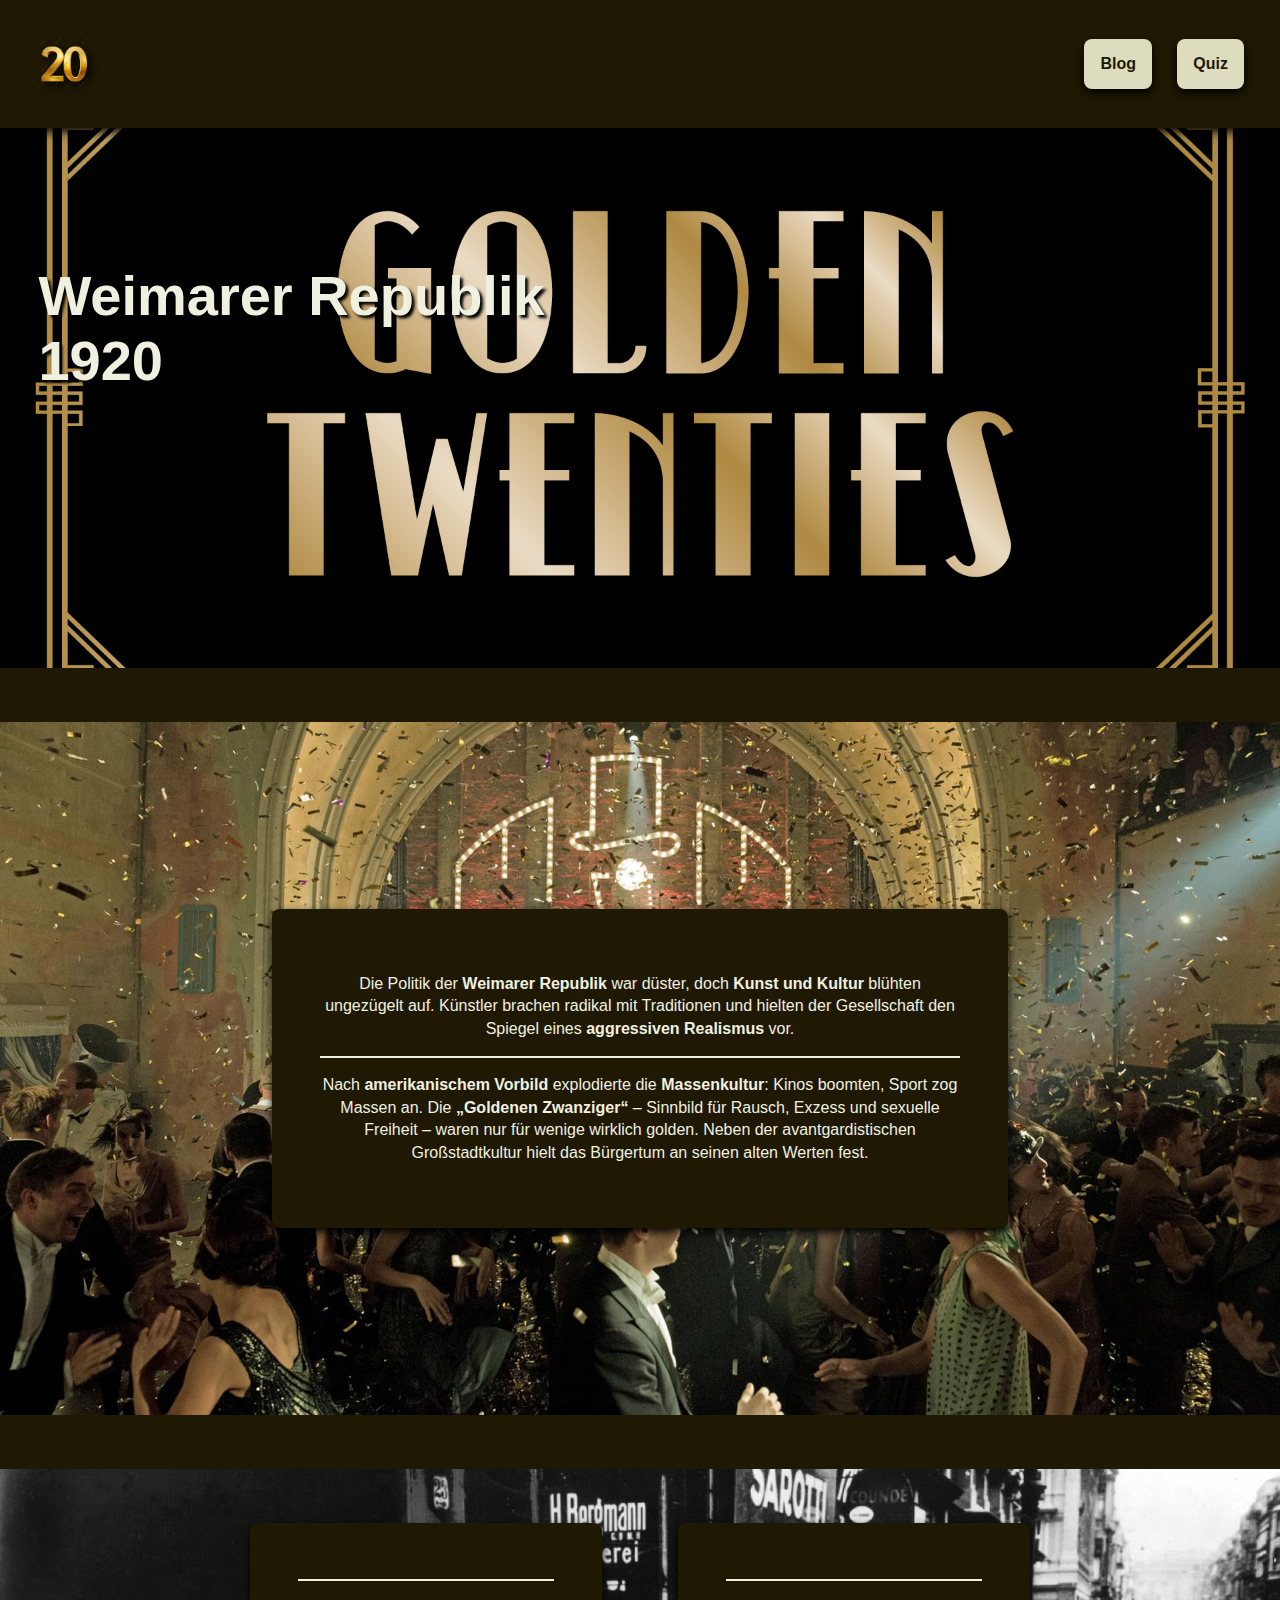
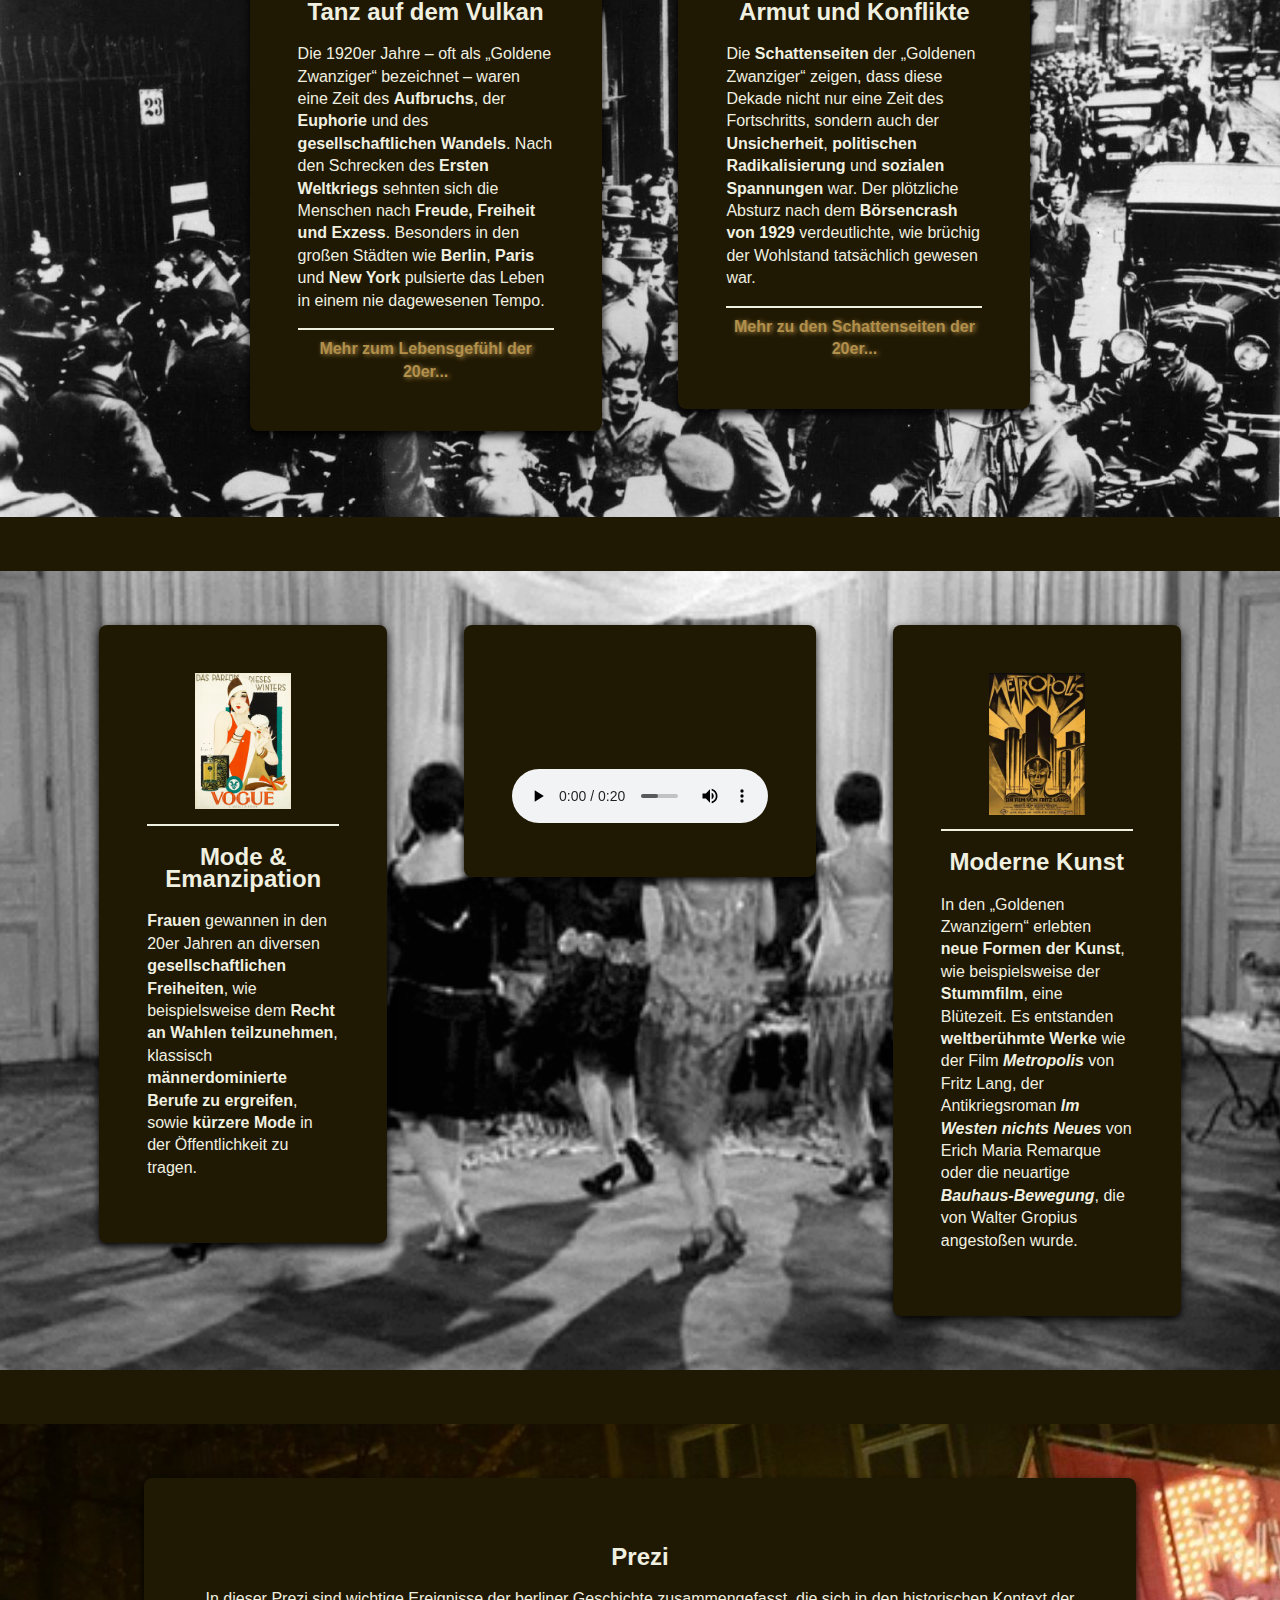
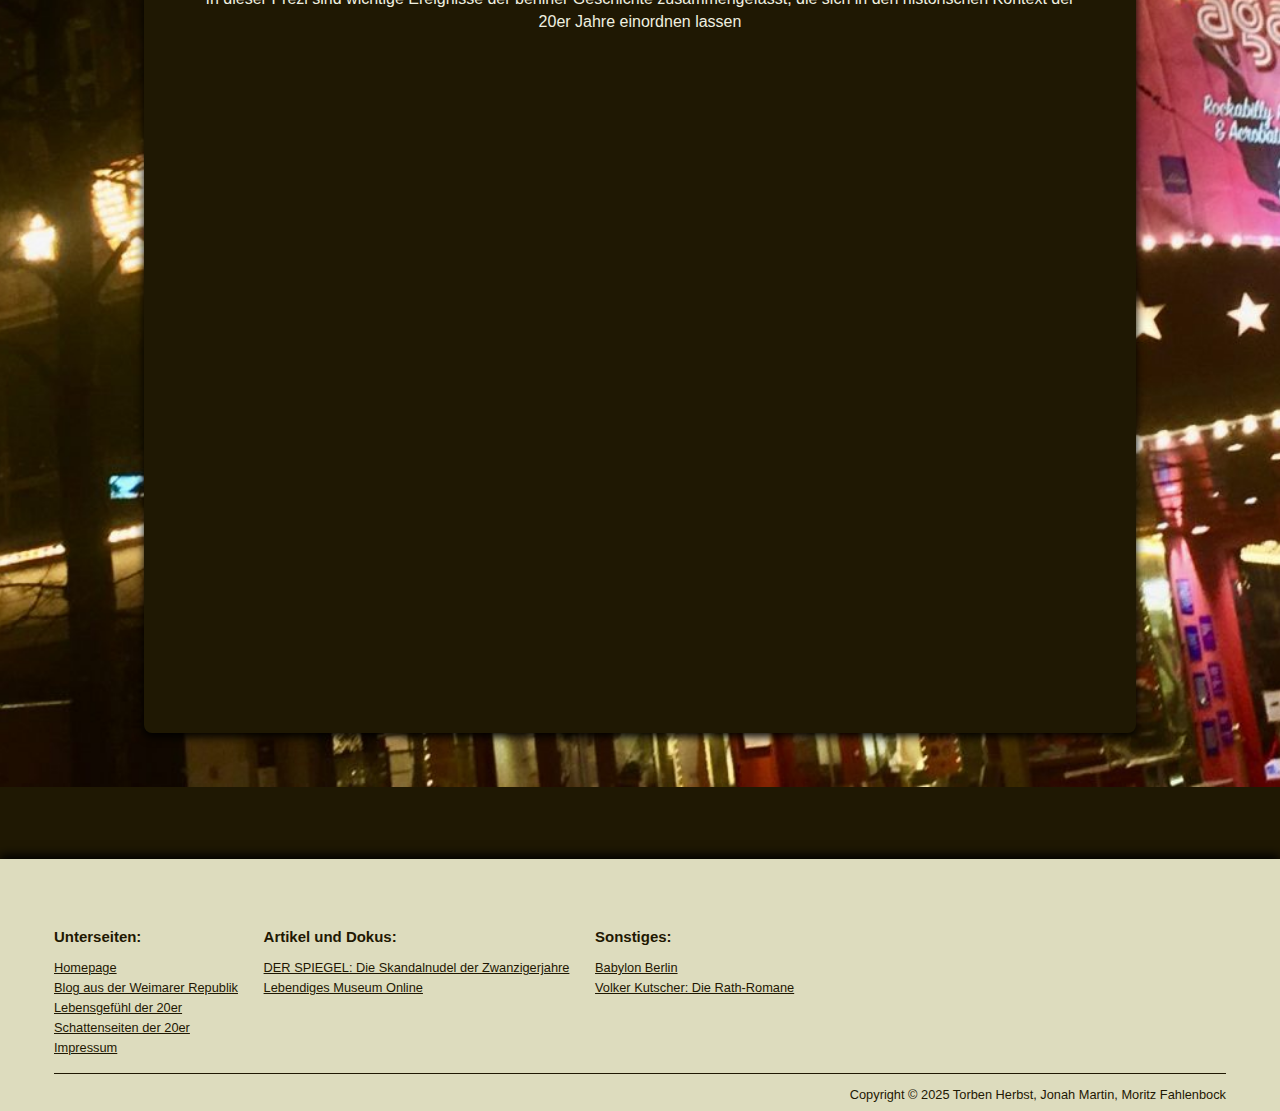
==== commit 7b49acb7: "new content" ====
--- a/index.html
+++ b/index.html
@@ -96,7 +96,7 @@
 				</div>
 				<!-- END TODO -->
 			</div>
-			<div class="container layout-box" style="background-image: url(Media/bg-solar.jpg)">
+			<div class="container layout-box" style="background-image: url(Media/bg-cinema.jpg)">
 				<div class="content-box large">
 					<h2>Prezi</h2>
 					<p>In dieser Prezi sind wichtige Ereignisse der berliner Geschichte zusammengefasst, die sich in den historischen Kontext der 20er Jahre einordnen lassen</p>
@@ -116,8 +116,8 @@
 				</div>
 				<div class="container">
 					<h3>Artikel und Dokus:</h3>
-					<a href="https://www.spiegel.de/geschichte/die-skandalnudel-der-zwanzigerjahre-a-48b98dd6-2dfc-4e28-b8f8-03bb572ad6be">DER SPIEGEL: Die Skandalnudel der Zwanzigerjahre</a>
-					<a href="https://www.dhm.de/lemo/kapitel/weimarer-republik/kunst-und-kultur">Lebendiges Museum Online</a>
+					<a href="https://www.spiegel.de/geschichte/die-skandalnudel-der-zwanzigerjahre-a-48b98dd6-2dfc-4e28-b8f8-03bb572ad6be" target="_blank">DER SPIEGEL: Die Skandalnudel der Zwanzigerjahre</a>
+					<a href="https://www.dhm.de/lemo/kapitel/weimarer-republik/kunst-und-kultur" target="_blank">Lebendiges Museum Online</a>
 				</div>
 				<div class="container">
 					<h3>Sonstiges:</h3>
--- a/CSS/main.css
+++ b/CSS/main.css
@@ -1 +1 @@
-@font-face{font-family:Walbaum;src:url(../Fonts/Walbaum.woff2)}@keyframes title-fade-in-text{to{background-size:100% 100%}}@keyframes title-fade-in-shadow{to{filter:drop-shadow(0 4px 8px var(--shadow-default))}}@keyframes title-blink{50%{opacity:0}to{opacity:100}}@keyframes highlight-target{from{opacity:.3}to{opacity:1}}:root{--bg-dark: #dddcbe;--bg-dark-dim: #262b34;--bg-dark-highlight: #d5c86d;--bg-light: #1f1803;--bg-smooth-grey: #dddcbe;--fg-dark: #1f1803;--fg-dark-highlight: #000000;--fg-light: #f0f0e0;--fg-link-highlight: var(--fg-link-normal);--fg-link-normal: #b2904c;--shadow-default: #000000;--shadow-link-highlight: var(--fg-link-normal);--shadow-link-normal: var(--fg-link-normal)}:target{animation:highlight-target 2s ease forwards}::-moz-selection{background-color:var(--fg-link-normal);box-shadow:2px 4px 5px #fff;color:#fff;display:block;text-shadow:2px 4px 5px #fff}::selection{background-color:var(--fg-link-normal);box-shadow:2px 4px 5px #fff;color:#fff;display:block;text-shadow:2px 4px 5px #fff}html{scrollbar-color:var(--fg-dark) var(--bg-dark-dim)}body{background-color:var(--bg-light);color:var(--fg-light);display:flex;flex-direction:column;font-family:sans-serif;justify-content:space-between;margin:0;min-height:100vh;overflow:hidden visible}header{align-items:center;background-color:var(--bg-light);box-shadow:0 4px 10px var(--shadow-default);color:var(--fg-light);display:flex;padding:4vh;position:relative;justify-content:space-between;z-index:1}header #page-title{margin:0 2ex;-webkit-user-select:none;-moz-user-select:none;user-select:none;font-family:Walbaum}@supports((-webkit-background-clip: text) or (background-clip: text)){header #page-title{animation:title-fade-in-text 5s .5s forwards;-webkit-background-clip:text;background-clip:text;background-repeat:no-repeat;background-size:0 100%;background-image:linear-gradient(30deg, var(--fg-light), var(--fg-link-normal));color:rgba(0,0,0,0)}}header .button{margin-left:3ex}header .dropdown{margin-left:3ex}header .dropdown .button{margin-left:0}header .container{align-items:center;display:flex}header .logo{filter:drop-shadow(var(--shadow-default) 3px 3px 5px);display:block;height:3.5em;-webkit-user-select:none;-moz-user-select:none;user-select:none}header .logo:not([no-hover]):hover{opacity:.8}header img{height:1em;vertical-align:middle}main .dropdown,header .dropdown{position:relative}main .dropdown .button,header .dropdown .button{margin-left:0}main .dropdown .menu,header .dropdown .menu{background-color:var(--bg-dark);border-radius:.5em;box-shadow:0 4px 10px var(--shadow-default);box-sizing:border-box;color:var(--fg-dark);display:none;min-width:120%;padding:1em;position:absolute;right:0}main .dropdown:focus-within .menu,header .dropdown:focus-within .menu{display:block}main .button,header .button{background-color:var(--bg-dark);border:none;border-radius:.5em;box-shadow:0 4px 10px var(--shadow-default);color:var(--fg-dark);cursor:pointer;display:block;font-weight:bold;padding:1em;text-align:center;text-decoration:none;-webkit-user-select:none;-moz-user-select:none;user-select:none}main .button:not([no-hover]):hover,main .button:not([no-hover]):focus-within,main .dropdown:not([no-hover]):focus-within .button,header .button:not([no-hover]):hover,header .button:not([no-hover]):focus-within,header .dropdown:not([no-hover]):focus-within .button{color:var(--fg-dark-highlight);background-color:var(--bg-dark-highlight)}main{background-color:var(--bg-light);color:var(--fg-light);margin-bottom:8vh}main.invert{background-color:var(--bg-dark);color:var(--fg-dark)}main .container{background-position:center;background-repeat:no-repeat;background-size:cover;margin:6vh 0;overflow:hidden;padding:6vh 0;width:100%}main .container.smooth-background{background-color:var(--bg-smooth-grey);box-shadow:none}main .container:first-child{margin-top:0}main .container:last-child{margin-bottom:0}main .container .content-box{background-color:var(--bg-light);border-radius:.5em;box-shadow:0 4px 10px var(--shadow-default);color:var(--fg-light);padding:3em;text-align:center;word-wrap:break-word;line-height:1.4em}main .container .content-box hr{border:1px solid var(--fg-light)}main .container .content-box a{color:var(--fg-link-normal);font-weight:bold;text-decoration:none;text-shadow:2px 1px 5px var(--shadow-link-normal)}main .container .content-box a:not([no-hover]):hover{color:var(--fg-link-highlight);-webkit-text-decoration:underline 1px;text-decoration:underline 1px;text-shadow:2px 4px 5px var(--shadow-link-highlight)}main .container .content-box b,main .container .content-box i{font-weight:900}main .container .content-box b:not([no-hover]):hover,main .container .content-box i:not([no-hover]):hover{color:var(--fg-link-highlight)}main .container .content-box.invert{background-color:var(--bg-dark);color:var(--fg-dark)}main .container .content-box.invert hr{border-color:var(--fg-dark)}main .container .content-banner{-webkit-user-select:none;-moz-user-select:none;user-select:none}main .layout-box{align-items:center;display:flex;justify-content:center;min-height:65vh}main .layout-box .content-box{width:50vw}main .layout-box .content-box.large{width:70vw}main .layout-box iframe{width:100%;height:70vh}main .layout-buttons{align-items:flex-start;background-color:var(--bg-smooth-grey);display:flex;justify-content:center;min-height:60vh}main .layout-buttons .content-box{margin:0 3vw;width:15vw}main .layout-buttons .content-box.large{width:20vw}main .layout-buttons .content-box img{width:50%}main .layout-buttons .content-box video{width:100%}main .layout-buttons .content-box h2{font-weight:bold}main .layout-buttons .content-box p{text-align:left}main .layout-img{align-items:center;-moz-column-gap:3em;column-gap:3em;display:flex;justify-content:center;min-height:60vh}main .layout-img .content-box{width:30vw}main .layout-img .wrap-img{display:flex;flex-direction:column;height:55vh;justify-content:center}main .layout-img .wrap-img img,main .layout-img .wrap-img video{height:auto;max-height:100%;max-width:100%;-o-object-fit:contain;object-fit:contain}main .layout-img .wrap-img img.smooth-img,main .layout-img .wrap-img video.smooth-img{border-radius:1em;box-shadow:0 4px 10px 5px var(--shadow-default)}main .layout-img .wrap-img img:not([no-hover]):hover,main .layout-img .wrap-img video:not([no-hover]):hover{filter:brightness(80%)}main .layout-left{align-items:center;box-sizing:border-box;display:flex;height:60vh;justify-content:flex-start;padding-left:3vw}main .layout-left .content-banner{box-sizing:border-box;font-size:3.5em;font-weight:bold;height:30vh;padding-left:3vw;-webkit-user-select:none;-moz-user-select:none;user-select:none;width:40vw}main .layout-shelf{align-items:center;display:flex;flex-direction:column;justify-content:space-between}main .layout-shelf img,main .layout-shelf video{height:70vh}main .layout-shelf img.smooth-img,main .layout-shelf video.smooth-img{box-shadow:0 4px 10px 5px var(--shadow-default)}main .layout-shelf nav{display:flex;justify-content:center;width:100%}main .layout-shelf nav .nav-button{margin:3ex;width:12%}main .layout-row{align-items:center;display:flex;justify-content:space-evenly;min-height:60vh}main .layout-row .item{font-weight:bold;font-size:1.5em}main .layout-row .operator{background-color:var(--bg-light);border-radius:.5em;box-shadow:0 4px 10px var(--shadow-default);color:var(--fg-light);padding:1.5em;text-align:center}footer{background-color:var(--bg-dark);box-shadow:0 -4px 10px var(--shadow-default);color:var(--fg-dark);font-size:.8em;padding:6vh;padding-bottom:1vh}footer .links{display:flex}footer .container{min-width:10vw;padding-right:2vw}footer .copyright{border-top:1px solid var(--fg-dark);margin-top:1em;padding-top:1em;text-align:right}footer a{color:var(--fg-dark);display:block;margin-bottom:5px;text-decoration:underline;transition:all .2s}footer a:not([no-hover]):hover{color:#fff;text-shadow:-1px -1px #fff;transition:all .2s}footer img{height:1em;margin-right:1ex;vertical-align:middle}.centered,.centered *{text-align:center !important}.justified,.justified *{text-align:justify !important}.light-font,.light-font *{font-weight:normal !important}@media(max-aspect-ratio: 4/6){header{padding:4vw}header #page-title{font-size:3em}header .logo{height:6em}main .button,header .button{font-size:1.5em}main .dropdown .menu,header .dropdown .menu{font-size:1.8em}main{margin-bottom:4vh}main .container{margin:3vh 0;padding:3vh 0}main .container .content-box{font-size:1.8em}main .container .content-box h2{font-size:1.7em}main .container .content-box hr{border-width:1.8px}main .layout-box{min-height:30vh}main .layout-buttons{align-items:center;flex-direction:column;min-height:50vh}main .layout-buttons .content-box{margin:2vh 0;width:55vw}main .layout-buttons .content-box img{width:20%}main .layout-img{flex-direction:column;min-height:30vh}main .layout-img>*{margin:2vh 0}main .layout-img .content-box{width:50vw}main .layout-img .wrap-img{width:50vw}main .layout-left{height:20vh}main .layout-left .content-banner{height:15vh}main .layout-shelf img{height:40vh}main .layout-row{min-height:30vh}footer{padding:6vw;font-size:1.8em}footer .links{flex-direction:column}footer .container{align-items:center;display:flex;flex-wrap:wrap}footer .copyright{border-top-width:3px}footer a{margin-bottom:0;margin-left:10px}}+@font-face{font-family:Walbaum;src:url(../Fonts/Walbaum.woff2)}@keyframes title-fade-in-text{to{background-size:100% 100%}}@keyframes title-fade-in-shadow{to{filter:drop-shadow(0 4px 8px var(--shadow-default))}}@keyframes title-blink{50%{opacity:0}to{opacity:100}}@keyframes highlight-target{from{opacity:.3}to{opacity:1}}:root{--bg-dark: #dddcbe;--bg-dark-dim: #262b34;--bg-dark-highlight: #d5c86d;--bg-light: #1f1803;--bg-smooth-grey: #dddcbe;--fg-dark: #1f1803;--fg-dark-highlight: #2a2020;--fg-light: #f0f0e0;--fg-link-highlight: #e2be76;--fg-link-normal: #b2904c;--shadow-default: #000000;--shadow-link-highlight: var(--fg-link-normal);--shadow-link-normal: var(--fg-link-normal)}:target{animation:highlight-target 2s ease forwards}::-moz-selection{background-color:var(--fg-link-normal);box-shadow:2px 4px 5px #fff;color:#fff;display:block;text-shadow:2px 4px 5px #fff}::selection{background-color:var(--fg-link-normal);box-shadow:2px 4px 5px #fff;color:#fff;display:block;text-shadow:2px 4px 5px #fff}html{scrollbar-color:var(--fg-dark) var(--bg-dark-dim)}body{background-color:var(--bg-light);color:var(--fg-light);display:flex;flex-direction:column;font-family:sans-serif;justify-content:space-between;margin:0;min-height:100vh;overflow:hidden visible}header{align-items:center;background-color:var(--bg-light);box-shadow:0 4px 10px var(--shadow-default);color:var(--fg-light);display:flex;padding:4vh;position:relative;justify-content:space-between;z-index:1}header #page-title{margin:0 2ex;-webkit-user-select:none;-moz-user-select:none;user-select:none;font-family:Walbaum}@supports((-webkit-background-clip: text) or (background-clip: text)){header #page-title{animation:title-fade-in-text 5s .5s forwards;-webkit-background-clip:text;background-clip:text;background-repeat:no-repeat;background-size:0 100%;background-image:linear-gradient(30deg, var(--fg-light), var(--fg-link-normal));color:rgba(0,0,0,0)}}header .button{margin-left:3ex}header .dropdown{margin-left:3ex}header .dropdown .button{margin-left:0}header .container{align-items:center;display:flex}header .logo{filter:drop-shadow(var(--shadow-default) 3px 3px 5px);display:block;height:3.5em;-webkit-user-select:none;-moz-user-select:none;user-select:none}header .logo:not([no-hover]):hover{opacity:.8}header img{height:1em;vertical-align:middle}main .dropdown,header .dropdown{position:relative}main .dropdown .button,header .dropdown .button{margin-left:0}main .dropdown .menu,header .dropdown .menu{background-color:var(--bg-dark);border-radius:.5em;box-shadow:0 4px 10px var(--shadow-default);box-sizing:border-box;color:var(--fg-dark);display:none;min-width:120%;padding:1em;position:absolute;right:0}main .dropdown:focus-within .menu,header .dropdown:focus-within .menu{display:block}main .button,header .button{background-color:var(--bg-dark);border:none;border-radius:.5em;box-shadow:0 4px 10px var(--shadow-default);color:var(--fg-dark);cursor:pointer;display:block;font-weight:bold;padding:1em;text-align:center;text-decoration:none;-webkit-user-select:none;-moz-user-select:none;user-select:none}main .button:not([no-hover]):hover,main .button:not([no-hover]):focus-within,main .dropdown:not([no-hover]):focus-within .button,header .button:not([no-hover]):hover,header .button:not([no-hover]):focus-within,header .dropdown:not([no-hover]):focus-within .button{color:var(--fg-dark-highlight);background-color:var(--bg-dark-highlight)}main{background-color:var(--bg-light);color:var(--fg-light);margin-bottom:8vh}main.invert{background-color:var(--bg-dark);color:var(--fg-dark)}main .container{background-position:center;background-repeat:no-repeat;background-size:cover;margin:6vh 0;overflow:hidden;padding:6vh 0;width:100%}main .container.smooth-background{background-color:var(--bg-smooth-grey);box-shadow:none}main .container:first-child{margin-top:0}main .container:last-child{margin-bottom:0}main .container .content-box{background-color:var(--bg-light);border-radius:.5em;box-shadow:0 4px 10px var(--shadow-default);color:var(--fg-light);padding:3em;text-align:center;word-wrap:break-word;line-height:1.4em}main .container .content-box hr{border:1px solid var(--fg-light)}main .container .content-box a{color:var(--fg-link-normal);font-weight:bold;text-decoration:none;text-shadow:2px 1px 5px var(--shadow-link-normal)}main .container .content-box a:not([no-hover]):hover{color:var(--fg-link-highlight);-webkit-text-decoration:underline 1px;text-decoration:underline 1px;text-shadow:2px 4px 5px var(--shadow-link-highlight)}main .container .content-box b,main .container .content-box i{font-weight:900}main .container .content-box b:not([no-hover]):hover,main .container .content-box i:not([no-hover]):hover{color:var(--fg-link-highlight)}main .container .content-box br{line-height:1.7em}main .container .content-box.invert{background-color:var(--bg-dark);color:var(--fg-dark)}main .container .content-box.invert hr{border-color:var(--fg-dark)}main .container .content-banner{-webkit-user-select:none;-moz-user-select:none;user-select:none}main .layout-box{align-items:center;display:flex;justify-content:center;min-height:65vh}main .layout-box .content-box{width:50vw}main .layout-box .content-box.large{width:70vw}main .layout-box iframe{width:100%;height:70vh}main .layout-buttons{align-items:flex-start;background-color:var(--bg-smooth-grey);display:flex;justify-content:center;min-height:60vh}main .layout-buttons .content-box{margin:0 3vw;width:15vw}main .layout-buttons .content-box.large{width:20vw}main .layout-buttons .content-box img{width:50%}main .layout-buttons .content-box video{width:100%}main .layout-buttons .content-box h2{font-weight:bold}main .layout-buttons .content-box p{text-align:left}main .layout-img{align-items:center;-moz-column-gap:3em;column-gap:3em;display:flex;justify-content:center;min-height:60vh}main .layout-img .content-box{width:30vw}main .layout-img .wrap-img{display:flex;flex-direction:column;height:55vh;justify-content:center}main .layout-img .wrap-img img,main .layout-img .wrap-img video{height:auto;max-height:100%;max-width:100%;-o-object-fit:contain;object-fit:contain}main .layout-img .wrap-img img.smooth-img,main .layout-img .wrap-img video.smooth-img{border-radius:1em;box-shadow:0 4px 10px 5px var(--shadow-default)}main .layout-img .wrap-img img:not([no-hover]):hover,main .layout-img .wrap-img video:not([no-hover]):hover{filter:brightness(80%)}main .layout-left{align-items:center;box-sizing:border-box;display:flex;height:60vh;justify-content:flex-start;padding-left:3vw}main .layout-left .content-banner{box-sizing:border-box;font-size:3.5em;font-weight:bold;height:30vh;padding-left:3vw;-webkit-user-select:none;-moz-user-select:none;user-select:none;width:40vw}main .layout-shelf{align-items:center;display:flex;flex-direction:column;justify-content:space-between}main .layout-shelf img,main .layout-shelf video{height:70vh}main .layout-shelf img.smooth-img,main .layout-shelf video.smooth-img{box-shadow:0 4px 10px 5px var(--shadow-default)}main .layout-shelf nav{display:flex;justify-content:center;width:100%}main .layout-shelf nav .nav-button{margin:3ex;width:12%}main .layout-row{align-items:center;display:flex;justify-content:space-evenly;min-height:60vh}main .layout-row .item{font-weight:bold;font-size:1.5em}main .layout-row .operator{background-color:var(--bg-light);border-radius:.5em;box-shadow:0 4px 10px var(--shadow-default);color:var(--fg-light);padding:1.5em;text-align:center}footer{background-color:var(--bg-dark);box-shadow:0 -4px 10px var(--shadow-default);color:var(--fg-dark);font-size:.8em;padding:6vh;padding-bottom:1vh}footer .links{display:flex}footer .container{min-width:10vw;padding-right:2vw}footer .copyright{border-top:1px solid var(--fg-dark);margin-top:1em;padding-top:1em;text-align:right}footer a{color:var(--fg-dark);display:block;margin-bottom:5px;text-decoration:underline;transition:all .2s}footer a:not([no-hover]):hover{color:var(--fg-dark-highlight);text-shadow:-1px -1px var(--fg-dark-highlight);transition:all .2s}footer img{height:1em;margin-right:1ex;vertical-align:middle}.centered,.centered *{text-align:center !important}.justified,.justified *{text-align:justify !important}.light-font,.light-font *{font-weight:normal !important}@media(max-aspect-ratio: 4/6){header{padding:4vw}header #page-title{font-size:3em}header .logo{height:6em}main .button,header .button{font-size:1.5em}main .dropdown .menu,header .dropdown .menu{font-size:1.8em}main{margin-bottom:4vh}main .container{margin:3vh 0;padding:3vh 0}main .container .content-box{font-size:1.8em}main .container .content-box h2{font-size:1.7em}main .container .content-box hr{border-width:1.8px}main .layout-box{min-height:30vh}main .layout-buttons{align-items:center;flex-direction:column;min-height:50vh}main .layout-buttons .content-box{margin:2vh 0;width:55vw}main .layout-buttons .content-box img{width:20%}main .layout-img{flex-direction:column;min-height:30vh}main .layout-img>*{margin:2vh 0}main .layout-img .content-box{width:50vw}main .layout-img .wrap-img{width:50vw}main .layout-left{height:20vh}main .layout-left .content-banner{height:15vh}main .layout-shelf img{height:40vh}main .layout-row{min-height:30vh}footer{padding:6vw;font-size:1.8em}footer .links{flex-direction:column}footer .container{align-items:center;display:flex;flex-wrap:wrap}footer .copyright{border-top-width:3px}footer a{margin-bottom:0;margin-left:10px}}